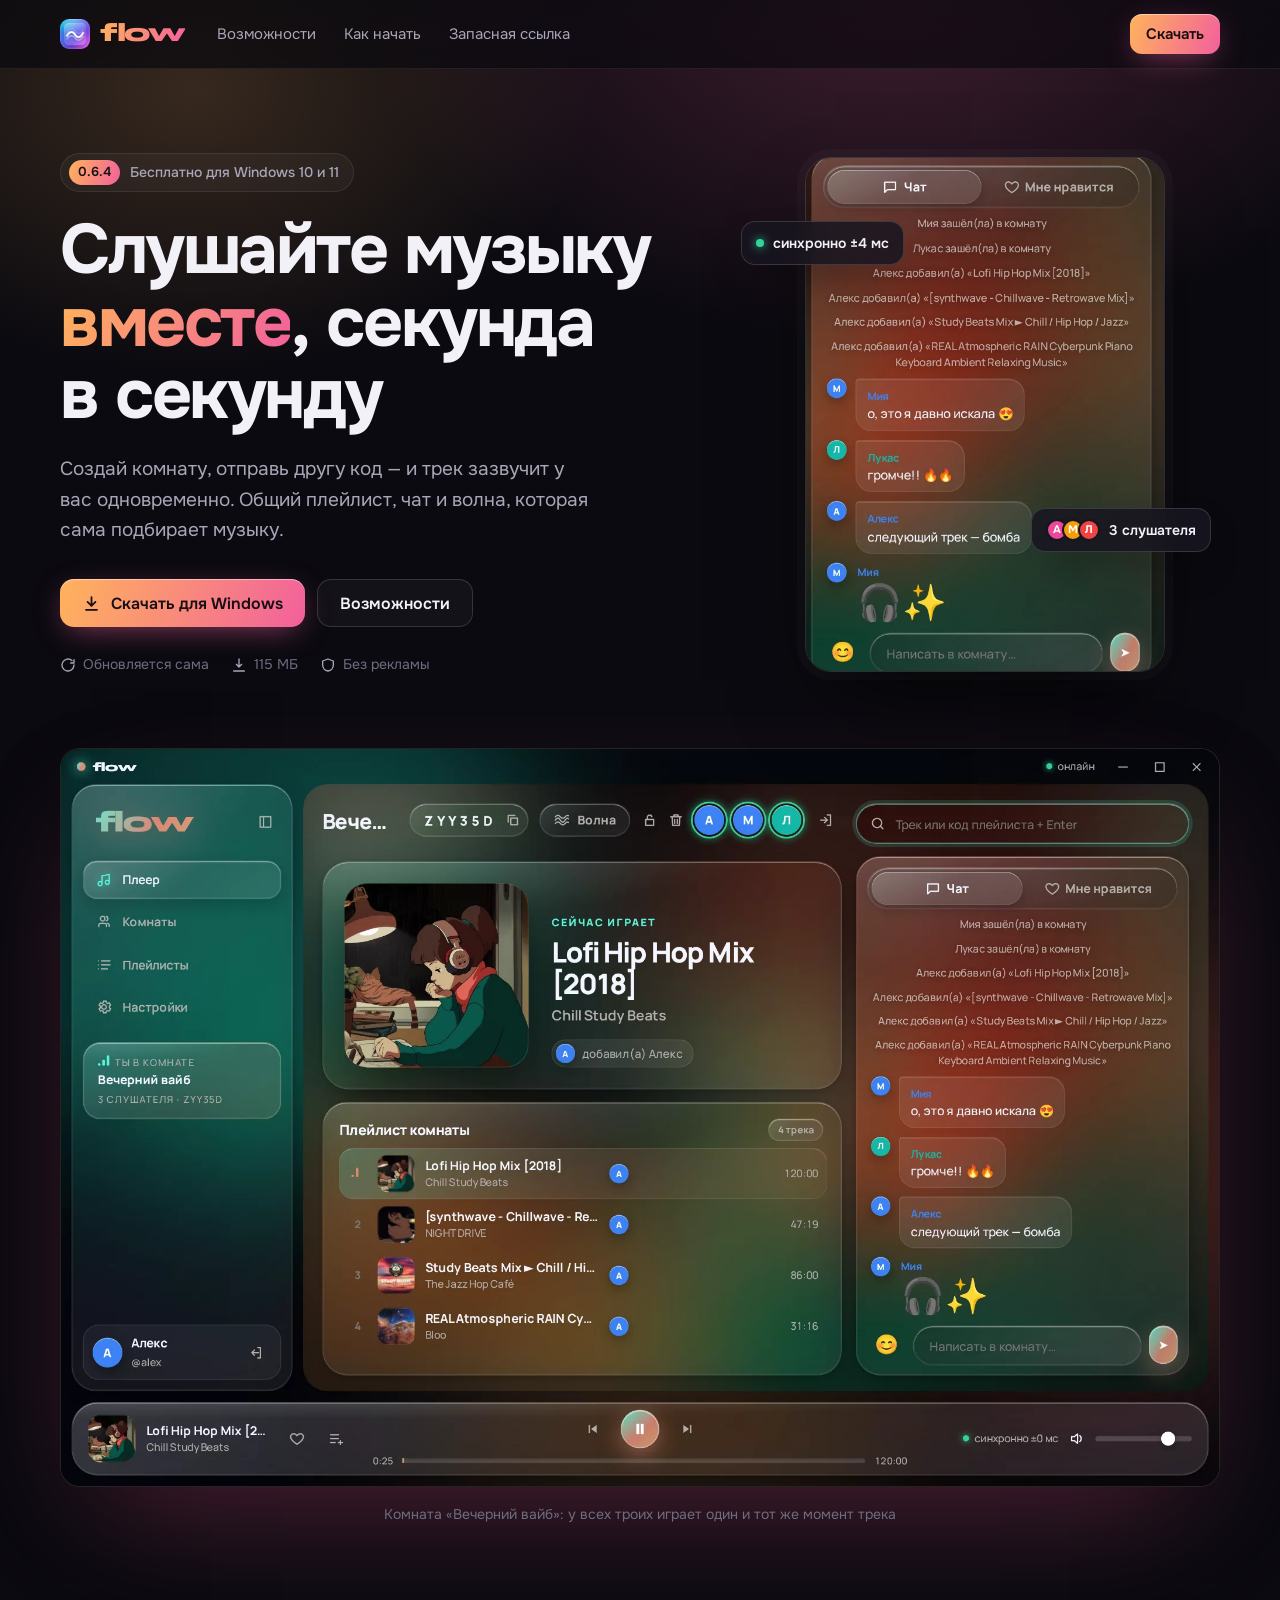
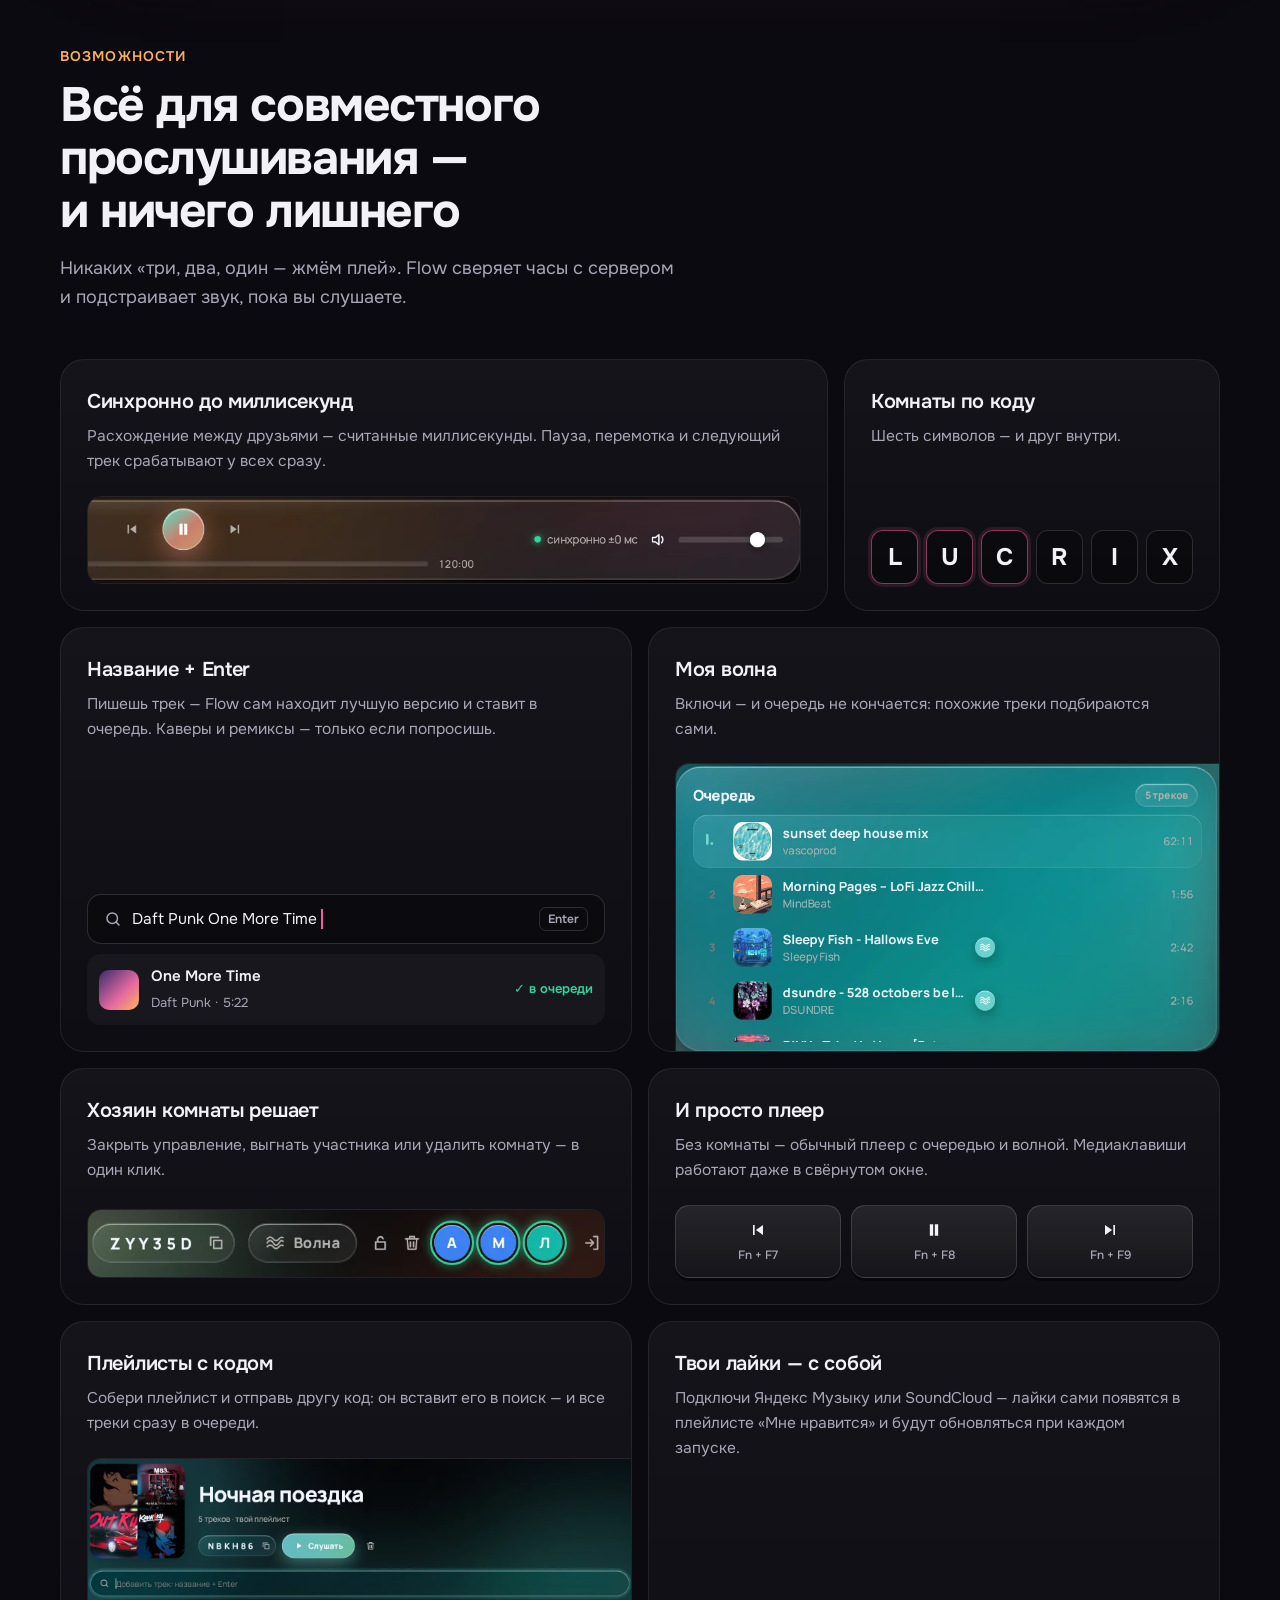
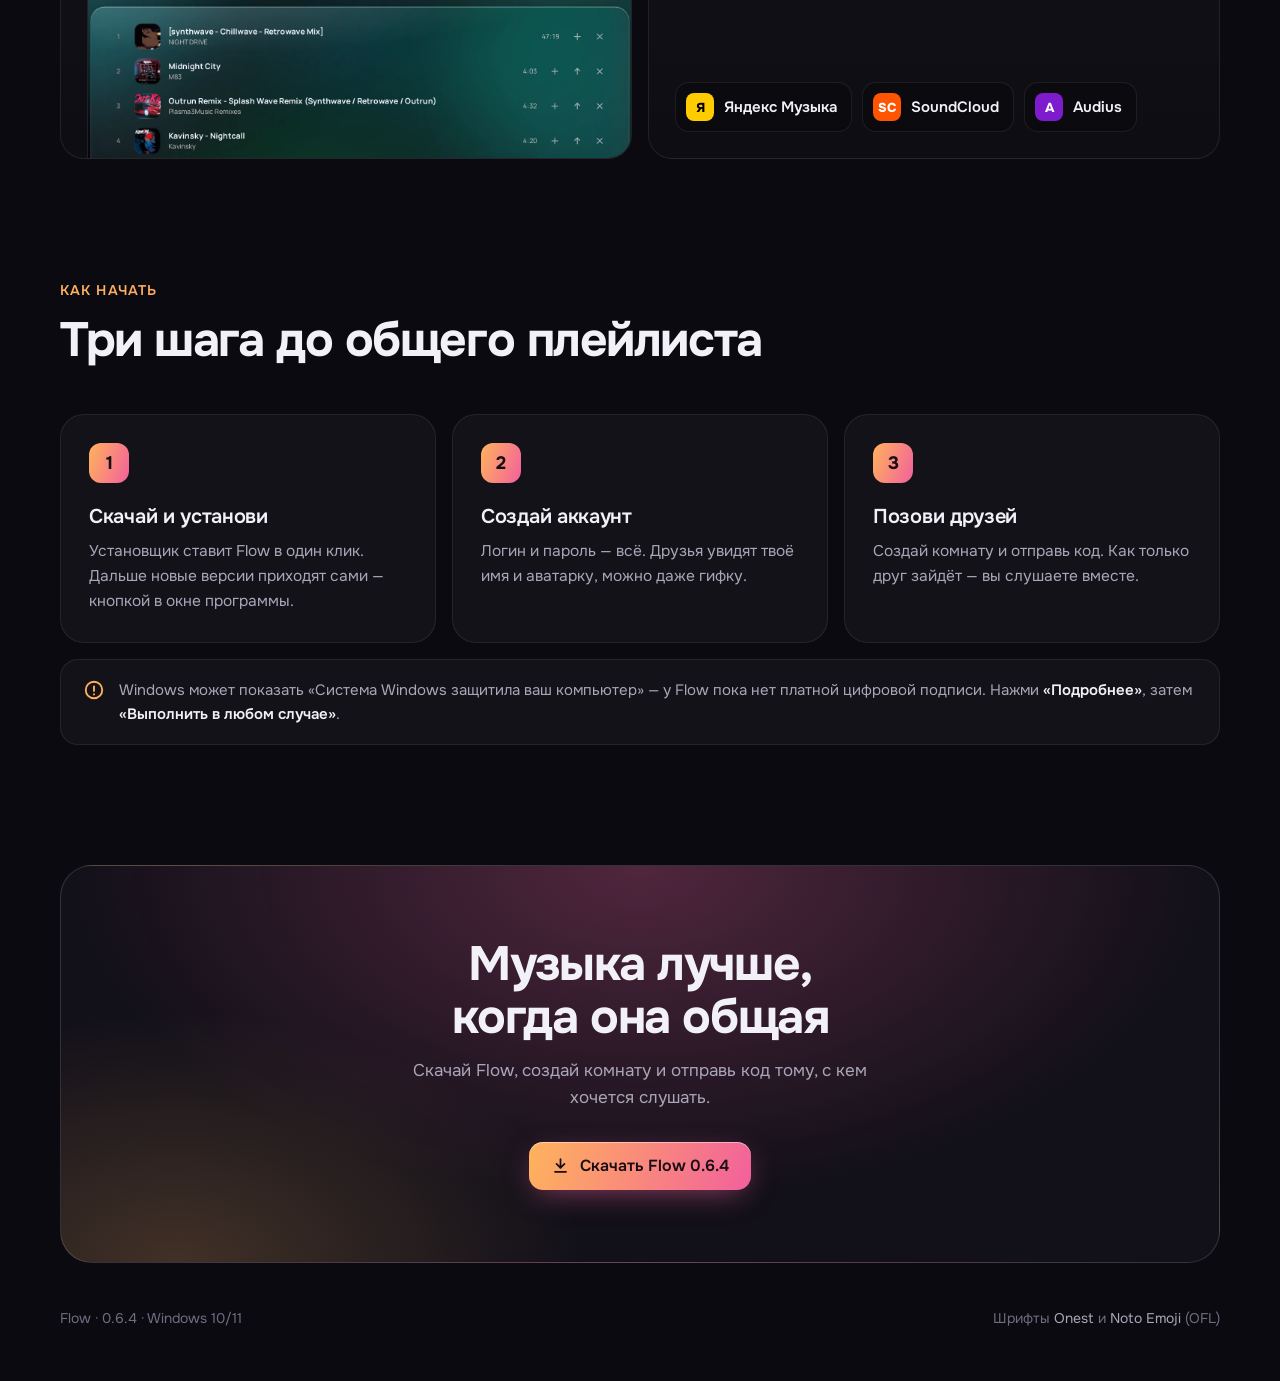
==== index.html @ debfa30e "Версия 0.6.4 Co-Authored-By: Жорик <zhorik@noreply.local>" ====
<!doctype html>
<html lang="ru">
<head>
<meta charset="utf-8">
<meta name="viewport" content="width=device-width, initial-scale=1">
<title>Flow — музыка с друзьями, синхронно</title>
<meta name="description" content="Flow — приложение для Windows: слушайте музыку вместе с друзьями в идеальной синхронизации. Комнаты по коду, общий плейлист, «Моя волна», чат.">
<meta property="og:title" content="Flow — музыка с друзьями, синхронно">
<meta property="og:description" content="Комната по коду, общий плейлист и звук у всех одновременно — с точностью до миллисекунд.">
<meta property="og:image" content="img/room.webp">
<meta name="theme-color" content="#0b0a10">
<link rel="icon" href="img/icon.png">
<link rel="stylesheet" href="onest.css">
<link rel="stylesheet" href="emoji.css">
<style>
@font-face { font-family: Syne; src: url(fonts/Syne.ttf); font-weight: 400 800; font-display: swap; }
:root {
  --bg: #0b0a10; --bg-2: #121019; --text: #f3f1f8; --muted: #a9a6b8; --dim: #6f6c80;
  --line: rgba(255, 255, 255, .08); --line-2: rgba(255, 255, 255, .14); --surface: rgba(255, 255, 255, .035);
  --a1: #ffb35c; --a2: #f2609c; --a3: #8b7bff;
  --grad: linear-gradient(110deg, var(--a1), var(--a2));
  --r: 24px;
}
* { box-sizing: border-box; margin: 0; padding: 0; }
html { scroll-behavior: smooth; }
body { background: var(--bg); color: var(--text); font: 400 17px/1.6 Onest, "Noto Color Emoji", "Segoe UI", system-ui, sans-serif; -webkit-font-smoothing: antialiased; text-rendering: optimizeLegibility; overflow-x: hidden; }
a { color: inherit; text-decoration: none; }
img { display: block; max-width: 100%; height: auto; }
.wrap { width: min(1160px, 100% - 40px); margin: 0 auto; }

/* фон: одно мягкое тёплое свечение сверху и шум, без «пятен по всей странице» */
.glow { position: absolute; inset: 0 0 auto; height: 900px; z-index: -1; pointer-events: none;
  background: radial-gradient(60% 55% at 70% 0%, rgba(242, 96, 156, .22), transparent 70%), radial-gradient(45% 45% at 15% 10%, rgba(255, 179, 92, .18), transparent 70%); }

/* навигация */
nav { position: sticky; top: 0; z-index: 20; background: rgba(11, 10, 16, .72); backdrop-filter: blur(18px) saturate(1.4); -webkit-backdrop-filter: blur(18px) saturate(1.4); border-bottom: 1px solid var(--line); }
nav .wrap { display: flex; align-items: center; gap: 32px; height: 68px; }
.logo { display: flex; align-items: center; gap: 10px; font: 800 26px/1 Syne; letter-spacing: -.05em; }
.logo img { width: 30px; height: 30px; border-radius: 9px; }
.logo span { background: var(--grad); -webkit-background-clip: text; background-clip: text; color: transparent; padding-bottom: 2px; }
nav .links { display: flex; gap: 28px; font-size: 15px; color: var(--muted); }
nav .links a:hover { color: var(--text); }
nav .btn { margin-left: auto; }

.btn { display: inline-flex; align-items: center; justify-content: center; gap: 10px; height: 48px; padding: 0 22px; border-radius: 14px; font-weight: 600; font-size: 16px; white-space: nowrap; transition: transform .15s, background .2s, box-shadow .2s; }
.btn:hover { transform: translateY(-1px); }
.btn svg { width: 19px; height: 19px; flex: none; }
.btn.primary { color: #190d14; background: var(--grad); box-shadow: 0 8px 30px -8px rgba(242, 96, 156, .6), inset 0 1px 0 rgba(255, 255, 255, .45); }
.btn.primary:hover { box-shadow: 0 12px 38px -8px rgba(242, 96, 156, .8), inset 0 1px 0 rgba(255, 255, 255, .45); }
.btn.ghost { background: var(--surface); border: 1px solid var(--line-2); }
.btn.ghost:hover { background: rgba(255, 255, 255, .07); }
.btn.sm { height: 40px; padding: 0 16px; font-size: 15px; border-radius: 12px; }

/* первый экран */
.hero { display: grid; grid-template-columns: 1.15fr .85fr; gap: 56px; align-items: center; padding: 84px 0 72px; }
.eyebrow { display: inline-flex; align-items: center; gap: 10px; font-size: 14px; font-weight: 500; color: var(--muted); padding: 6px 14px 6px 8px; border-radius: 999px; background: var(--surface); border: 1px solid var(--line); }
.eyebrow b { font-weight: 600; color: #171018; background: var(--grad); padding: 2px 9px; border-radius: 999px; font-size: 13px; }
h1, h2 { text-wrap: balance; }
h1 { font-size: clamp(42px, 5.6vw, 70px); line-height: 1.04; letter-spacing: -.035em; font-weight: 700; margin-top: 22px; }
h1 .g { background: var(--grad); -webkit-background-clip: text; background-clip: text; color: transparent; }
.lead { font-size: 19px; color: var(--muted); margin-top: 22px; max-width: 540px; }
.cta { display: flex; gap: 12px; flex-wrap: wrap; margin-top: 34px; }
.facts { display: flex; gap: 22px; flex-wrap: wrap; margin-top: 26px; font-size: 14px; color: var(--dim); }
.facts span { display: flex; align-items: center; gap: 7px; }
.facts svg { width: 16px; height: 16px; color: var(--muted); }
.facts a { color: var(--muted); text-decoration: underline; text-underline-offset: 3px; }

.hero-art { position: relative; justify-self: center; width: min(360px, 100%); }
.hero-art .chat { border-radius: 26px; overflow: hidden; border: 1px solid var(--line-2); box-shadow: 0 40px 90px -30px rgba(0, 0, 0, .8), 0 0 0 8px rgba(255, 255, 255, .025); }
.pill { position: absolute; display: flex; align-items: center; gap: 9px; padding: 10px 14px; border-radius: 14px; font-size: 14px; font-weight: 600; white-space: nowrap;
  background: rgba(24, 21, 32, .86); border: 1px solid var(--line-2); backdrop-filter: blur(14px); -webkit-backdrop-filter: blur(14px); box-shadow: 0 18px 40px -16px rgba(0, 0, 0, .7); }
.pill i { width: 8px; height: 8px; border-radius: 50%; background: #34d399; box-shadow: 0 0 10px #34d399; }
.pill.p1 { left: -64px; top: 64px; }
.pill.p2 { right: -46px; bottom: 120px; }
.pill .av { display: flex; }
.pill .av b { width: 22px; height: 22px; border-radius: 50%; display: grid; place-items: center; font-size: 11px; color: #fff; margin-left: -6px; border: 2px solid #18151f; }
.pill .av b:first-child { margin-left: 0; }

/* скриншот комнаты */
.window { border-radius: 20px; overflow: hidden; border: 1px solid var(--line-2); background: #000; box-shadow: 0 50px 120px -40px rgba(242, 96, 156, .35), 0 30px 80px -30px rgba(0, 0, 0, .9); }
.caption { text-align: center; color: var(--dim); font-size: 14px; margin-top: 16px; }

/* секции */
section { padding-top: 120px; }
.kicker { font-size: 14px; font-weight: 600; letter-spacing: .08em; text-transform: uppercase; background: var(--grad); -webkit-background-clip: text; background-clip: text; color: transparent; }
h2 { font-size: clamp(32px, 4vw, 48px); line-height: 1.1; letter-spacing: -.03em; font-weight: 700; margin-top: 12px; max-width: 720px; }
.sec-lead { color: var(--muted); font-size: 18px; margin-top: 16px; max-width: 620px; }

/* плитки возможностей */
.bento { display: grid; grid-template-columns: repeat(6, 1fr); gap: 16px; margin-top: 48px; }
.tile { grid-column: span 2; position: relative; display: flex; flex-direction: column; border-radius: var(--r); background: linear-gradient(180deg, rgba(255, 255, 255, .045), rgba(255, 255, 255, .015)); border: 1px solid var(--line); overflow: hidden; }
.tile.w3 { grid-column: span 3; }
.tile.w4 { grid-column: span 4; }
.tile.wide { grid-column: span 6; flex-direction: row; align-items: center; }
.tile.wide .txt { padding: 26px; flex: 1; }
.tile.wide .art { margin: 0; padding: 26px; }
.tile .txt { padding: 26px 26px 0; }
.tile h3 { font-size: 20px; font-weight: 600; letter-spacing: -.015em; }
.tile p { color: var(--muted); font-size: 15.5px; margin-top: 6px; }
.tile .art { margin-top: auto; padding: 22px 26px 26px; }
.tile .art img { border-radius: 14px; border: 1px solid var(--line); }
.tile .art.bleed { padding: 22px 0 0 26px; }
.tile .art.bleed img { border-radius: 14px 0 0 0; border-right: 0; border-bottom: 0; }

.search { display: flex; align-items: center; gap: 10px; height: 50px; padding: 0 16px; border-radius: 14px; background: rgba(0, 0, 0, .3); border: 1px solid var(--line-2); font-size: 15.5px; }
.search svg { width: 18px; height: 18px; color: var(--muted); flex: none; }
.search .q { white-space: nowrap; overflow: hidden; text-overflow: ellipsis; min-width: 0; }
.search .caret { width: 2px; height: 20px; background: var(--a2); animation: blink 1s steps(1) infinite; margin-left: -6px; }
.search kbd { margin-left: auto; font: 600 12px Onest; color: var(--muted); padding: 3px 8px; border-radius: 7px; border: 1px solid var(--line-2); }
@keyframes blink { 50% { opacity: 0; } }
.result { display: flex; align-items: center; gap: 12px; margin-top: 10px; padding: 10px 12px; border-radius: 14px; background: rgba(255, 255, 255, .04); }
.result .cv { width: 40px; height: 40px; border-radius: 10px; background: linear-gradient(135deg, #3b2b6e, #e46aa0 60%, #ffb35c); flex: none; }
.result b { display: block; font-weight: 600; font-size: 15px; }
.result small { color: var(--muted); font-size: 13px; }
.result .ok { margin-left: auto; font-size: 13px; font-weight: 600; color: #34d399; white-space: nowrap; }

.code { display: flex; gap: 8px; }
.code b { flex: 1; aspect-ratio: 1 / 1.15; display: grid; place-items: center; border-radius: 12px; font-size: 24px; font-weight: 700; background: rgba(0, 0, 0, .3); border: 1px solid var(--line-2); }
.code b:nth-child(-n+3) { border-color: rgba(242, 96, 156, .55); box-shadow: 0 0 0 3px rgba(242, 96, 156, .12); }
/* пасхалка: клик по коду — буквы подпрыгивают и загораются красным неоном, как ник админа в чате */
.code { cursor: pointer; user-select: none; }
.code b { transition: color .3s, border-color .3s, box-shadow .3s, text-shadow .3s; }
.code.on b { color: #ff4d5e; border-color: rgba(255, 60, 80, .7); text-shadow: 0 0 6px rgba(255, 60, 80, .95), 0 0 16px rgba(255, 30, 60, .7);
  box-shadow: 0 0 0 3px rgba(255, 40, 70, .14), 0 0 22px rgba(255, 30, 60, .35); animation: hop .5s cubic-bezier(.3, 1.6, .5, 1) both, neon 2.4s ease-in-out .6s infinite; }
.code.on b:nth-child(2) { animation-delay: .06s, .66s; } .code.on b:nth-child(3) { animation-delay: .12s, .72s; }
.code.on b:nth-child(4) { animation-delay: .18s, .78s; } .code.on b:nth-child(5) { animation-delay: .24s, .84s; } .code.on b:nth-child(6) { animation-delay: .3s, .9s; }
@keyframes hop { 40% { transform: translateY(-12px) scale(1.06); } }
@keyframes neon { 50% { text-shadow: 0 0 3px rgba(255, 60, 80, .8), 0 0 9px rgba(255, 30, 60, .45); } }

.keys { display: flex; gap: 10px; }
.keys span { flex: 1; display: flex; flex-direction: column; align-items: center; gap: 6px; padding: 14px 6px 12px; border-radius: 14px; background: linear-gradient(180deg, rgba(255, 255, 255, .09), rgba(255, 255, 255, .03)); border: 1px solid var(--line-2); box-shadow: 0 3px 0 rgba(0, 0, 0, .5); font-weight: 600; }
.keys span small { color: var(--muted); font-size: 12px; font-weight: 500; }
.keys svg { width: 20px; height: 20px; }

.logos { display: flex; gap: 10px; flex-wrap: wrap; }
.logos span { display: flex; align-items: center; gap: 10px; padding: 10px 14px 10px 10px; border-radius: 14px; background: rgba(0, 0, 0, .25); border: 1px solid var(--line); font-weight: 600; font-size: 15px; }
.logos i { width: 28px; height: 28px; border-radius: 8px; display: grid; place-items: center; font: 800 13px Onest; font-style: normal; }

/* шаги */
.steps { display: grid; grid-template-columns: repeat(3, 1fr); gap: 16px; margin-top: 48px; }
.step { padding: 28px; border-radius: var(--r); border: 1px solid var(--line); background: var(--surface); }
.step .n { width: 40px; height: 40px; border-radius: 12px; display: grid; place-items: center; font-weight: 700; font-size: 18px; color: #190d14; background: var(--grad); }
.step h3 { font-size: 20px; font-weight: 600; margin-top: 18px; letter-spacing: -.015em; }
.step p { color: var(--muted); font-size: 15.5px; margin-top: 6px; }
.notice { display: flex; gap: 14px; align-items: flex-start; margin-top: 16px; padding: 18px 22px; border-radius: 18px; border: 1px solid var(--line); background: var(--surface); color: var(--muted); font-size: 15px; }
.notice svg { width: 22px; height: 22px; color: var(--a1); flex: none; margin-top: 1px; }
.notice b { color: var(--text); font-weight: 600; }

/* финал */
.final { position: relative; overflow: hidden; margin-top: 120px; padding: 72px 32px; border-radius: 32px; text-align: center; border: 1px solid var(--line-2);
  background: radial-gradient(70% 120% at 50% 0%, rgba(242, 96, 156, .28), transparent 70%), radial-gradient(50% 90% at 10% 100%, rgba(255, 179, 92, .2), transparent 70%), var(--bg-2); }
.final h2 { margin: 0 auto; }
.final p { color: var(--muted); margin: 14px auto 30px; max-width: 480px; }
footer { display: flex; justify-content: space-between; gap: 20px; flex-wrap: wrap; padding: 44px 0 52px; color: var(--dim); font-size: 14px; }
footer a { color: var(--muted); }
footer a:hover { color: var(--text); }

@media (max-width: 980px) {
  .hero { grid-template-columns: 1fr; padding-top: 56px; gap: 64px; }
  .hero-art { width: min(320px, 78%); }
  .pill.p1 { left: -40px; } .pill.p2 { right: -34px; }
  .bento { grid-template-columns: 1fr 1fr; }
  .tile, .tile.w3 { grid-column: span 1; }
  .tile.w4, .tile.wide { grid-column: span 2; }
  .steps { grid-template-columns: 1fr; }
}
@media (max-width: 680px) {
  nav .links { display: none; }
  .bento { grid-template-columns: 1fr; }
  .tile, .tile.w3, .tile.w4, .tile.wide { grid-column: span 1; }
  .tile.wide { flex-direction: column; align-items: stretch; }
  .tile.wide .txt { padding: 26px 26px 0; }
  .tile.wide .art { padding: 22px 26px 26px; }
  section { padding-top: 88px; }
  .lead { font-size: 17.5px; }
  .pill { font-size: 13px; padding: 8px 12px; }
  .pill.p1 { left: -18px; top: 30px; } .pill.p2 { right: -16px; }
  .final { padding: 56px 22px; }
}
@media (prefers-reduced-motion: reduce) { .search .caret { animation: none; } }
</style>
</head>
<body>
<div class="glow"></div>
<nav><div class="wrap">
  <a class="logo" href="#"><img src="img/icon.png" alt=""><span>flow</span></a>
  <div class="links"><a href="#features">Возможности</a><a href="#start">Как начать</a><a href="https://unison.148-253-209-182.sslip.io/download/Flow-Setup.exe">Запасная ссылка</a></div>
  <a class="btn primary sm" href="https://github.com/Lucrix1337/flow/releases/latest/download/Flow-Setup.exe">Скачать</a>
</div></nav>

<main class="wrap">
  <header class="hero">
    <div>
      <span class="eyebrow"><b>0.6.4</b>Бесплатно для Windows 10 и 11</span>
      <h1>Слушайте музыку <span class="g">вместе</span>,&nbsp;секунда в&nbsp;секунду</h1>
      <p class="lead">Создай комнату, отправь другу код — и трек зазвучит у вас одновременно. Общий плейлист, чат и волна, которая сама подбирает музыку.</p>
      <div class="cta">
        <a class="btn primary" href="https://github.com/Lucrix1337/flow/releases/latest/download/Flow-Setup.exe"><svg viewBox="0 0 24 24" fill="none" stroke="currentColor" stroke-width="2.2" stroke-linecap="round" stroke-linejoin="round"><path d="M12 4v11m-5-5 5 5 5-5M5 20h14"/></svg>Скачать для Windows</a>
        <a class="btn ghost" href="#features">Возможности</a>
      </div>
      <div class="facts">
        <span><svg viewBox="0 0 24 24" fill="none" stroke="currentColor" stroke-width="2" stroke-linecap="round" stroke-linejoin="round"><path d="M21 12a9 9 0 1 1-3-6.7M21 4v5h-5"/></svg>Обновляется сама</span>
        <span><svg viewBox="0 0 24 24" fill="none" stroke="currentColor" stroke-width="2" stroke-linecap="round" stroke-linejoin="round"><path d="M12 3v12m0 0-4-4m4 4 4-4M4 21h16"/></svg>115 МБ</span>
        <span><svg viewBox="0 0 24 24" fill="none" stroke="currentColor" stroke-width="2" stroke-linecap="round" stroke-linejoin="round"><path d="M12 3 4 6v6c0 4.5 3.4 8.3 8 9 4.6-.7 8-4.5 8-9V6z"/></svg>Без рекламы</span>
      </div>
    </div>
    <div class="hero-art">
      <img class="chat" src="img/crop-chat.webp" alt="Чат комнаты Flow" width="600" height="860">
      <div class="pill p1"><i></i>синхронно ±4 мс</div>
      <div class="pill p2"><span class="av"><b style="background:#ec4899">А</b><b style="background:#f59e0b">М</b><b style="background:#ef4444">Л</b></span>3 слушателя</div>
    </div>
  </header>

  <div class="window"><img src="img/room.webp" alt="Комната Flow: плеер, общий плейлист, участники и чат" width="1980" height="1260"></div>
  <p class="caption">Комната «Вечерний вайб»: у всех троих играет один и тот же момент трека</p>

  <section id="features">
    <div class="kicker">Возможности</div>
    <h2>Всё для совместного прослушивания — и ничего лишнего</h2>
    <p class="sec-lead">Никаких «три, два, один — жмём плей». Flow сверяет часы с сервером и подстраивает звук, пока вы слушаете.</p>
    <div class="bento">
      <div class="tile w4">
        <div class="txt"><h3>Синхронно до миллисекунд</h3><p>Расхождение между друзьями — считанные миллисекунды. Пауза, перемотка и следующий трек срабатывают у всех сразу.</p></div>
        <div class="art"><img src="img/crop-sync.webp" alt="Плеер Flow с индикатором синхронизации" width="1120" height="135" loading="lazy"></div>
      </div>
      <div class="tile">
        <div class="txt"><h3>Комнаты по коду</h3><p>Шесть символов — и друг внутри.</p></div>
        <div class="art"><div class="code" id="egg"><b>L</b><b>U</b><b>C</b><b>R</b><b>I</b><b>X</b></div></div>
      </div>
      <div class="tile w3">
        <div class="txt"><h3>Название + Enter</h3><p>Пишешь трек — Flow сам находит лучшую версию и ставит в очередь. Каверы и ремиксы — только если попросишь.</p></div>
        <div class="art">
          <div class="search"><svg viewBox="0 0 24 24" fill="none" stroke="currentColor" stroke-width="2" stroke-linecap="round"><circle cx="11" cy="11" r="7"/><path d="m20 20-4-4"/></svg><span class="q">Daft Punk One More Time</span><span class="caret"></span><kbd>Enter</kbd></div>
          <div class="result"><div class="cv"></div><div><b>One More Time</b><small>Daft Punk · 5:22</small></div><span class="ok">✓ в очереди</span></div>
        </div>
      </div>
      <div class="tile w3">
        <div class="txt"><h3>Моя волна</h3><p>Включи — и очередь не кончается: похожие треки подбираются сами.</p></div>
        <div class="art bleed"><img src="img/crop-wave.webp" alt="Очередь с треками, которые подобрала волна" width="890" height="470" loading="lazy"></div>
      </div>
      <div class="tile w3">
        <div class="txt"><h3>Хозяин комнаты решает</h3><p>Закрыть управление, выгнать участника или удалить комнату — в один клик.</p></div>
        <div class="art"><img src="img/crop-head.webp" alt="Шапка комнаты: код, волна, замок, участники" width="735" height="95" loading="lazy"></div>
      </div>
      <div class="tile w3">
        <div class="txt"><h3>И просто плеер</h3><p>Без комнаты — обычный плеер с очередью и волной. Медиаклавиши работают даже в свёрнутом окне.</p></div>
        <div class="art"><div class="keys">
          <span><svg viewBox="0 0 24 24" fill="currentColor"><path d="M18 6v12L9.5 12zM6 6h2v12H6z"/></svg><small>Fn + F7</small></span>
          <span><svg viewBox="0 0 24 24" fill="currentColor"><path d="M7 5h4v14H7zM13 5h4v14h-4z"/></svg><small>Fn + F8</small></span>
          <span><svg viewBox="0 0 24 24" fill="currentColor"><path d="M6 6v12l8.5-6zM16 6h2v12h-2z"/></svg><small>Fn + F9</small></span>
        </div></div>
      </div>
      <div class="tile w3">
        <div class="txt"><h3>Плейлисты с кодом</h3><p>Собери плейлист и отправь другу код: он вставит его в поиск — и все треки сразу в очереди.</p></div>
        <div class="art bleed"><img src="img/crop-playlist.webp" alt="Плейлист «Ночная поездка» с кодом" width="1450" height="800" loading="lazy"></div>
      </div>
      <div class="tile w3">
        <div class="txt"><h3>Твои лайки — с собой</h3><p>Подключи Яндекс Музыку или SoundCloud — лайки сами появятся в плейлисте «Мне нравится» и будут обновляться при каждом запуске.</p></div>
        <div class="art"><div class="logos">
          <span><i style="background:#ffcc00;color:#000">Я</i>Яндекс Музыка</span>
          <span><i style="background:#ff5500;color:#fff">SC</i>SoundCloud</span>
          <span><i style="background:#7e1bcc;color:#fff">A</i>Audius</span>
        </div></div>
      </div>
    </div>
  </section>

  <section id="start">
    <div class="kicker">Как начать</div>
    <h2>Три шага до общего плейлиста</h2>
    <div class="steps">
      <div class="step"><div class="n">1</div><h3>Скачай и установи</h3><p>Установщик ставит Flow в один клик. Дальше новые версии приходят сами — кнопкой в окне программы.</p></div>
      <div class="step"><div class="n">2</div><h3>Создай аккаунт</h3><p>Логин и пароль — всё. Друзья увидят твоё имя и аватарку, можно даже гифку.</p></div>
      <div class="step"><div class="n">3</div><h3>Позови друзей</h3><p>Создай комнату и отправь код. Как только друг зайдёт — вы слушаете вместе.</p></div>
    </div>
    <div class="notice"><svg viewBox="0 0 24 24" fill="none" stroke="currentColor" stroke-width="2" stroke-linecap="round" stroke-linejoin="round"><circle cx="12" cy="12" r="9"/><path d="M12 8v5M12 16.5v.5"/></svg>
      <div>Windows может показать «Система Windows защитила ваш компьютер» — у Flow пока нет платной цифровой подписи. Нажми <b>«Подробнее»</b>, затем <b>«Выполнить в любом случае»</b>.</div></div>
  </section>

  <div class="final">
    <h2>Музыка лучше, когда она общая</h2>
    <p>Скачай Flow, создай комнату и отправь код тому, с кем хочется слушать.</p>
    <a class="btn primary" href="https://github.com/Lucrix1337/flow/releases/latest/download/Flow-Setup.exe"><svg viewBox="0 0 24 24" fill="none" stroke="currentColor" stroke-width="2.2" stroke-linecap="round" stroke-linejoin="round"><path d="M12 4v11m-5-5 5 5 5-5M5 20h14"/></svg>Скачать Flow 0.6.4</a>
  </div>

  <footer>
    <span>Flow · 0.6.4 · Windows 10/11</span>
    <span>Шрифты <a href="https://fonts.google.com/specimen/Onest">Onest</a> и <a href="https://github.com/googlefonts/noto-emoji">Noto Emoji</a> (OFL)</span>
  </footer>
</main>
<script>
  // пасхалка: код комнаты LUCRIX
  const egg = document.getElementById("egg");
  egg.addEventListener("click", () => {
    egg.classList.remove("on");
    void egg.offsetWidth;  // перезапуск анимации при повторном клике
    egg.classList.add("on");
  });
</script>
</body>
</html>
---- onest.css ----
/* Onest (Google Fonts, SIL OFL 1.1) */
@font-face { font-family: Onest; font-weight: 400 800; font-display: swap; src: url(fonts/onest-cyrillic-ext.woff2) format('woff2'); unicode-range: U+0460-052F, U+1C80-1C8A, U+20B4, U+2DE0-2DFF, U+A640-A69F, U+FE2E-FE2F; }
@font-face { font-family: Onest; font-weight: 400 800; font-display: swap; src: url(fonts/onest-cyrillic.woff2) format('woff2'); unicode-range: U+0301, U+0400-045F, U+0490-0491, U+04B0-04B1, U+2116; }
@font-face { font-family: Onest; font-weight: 400 800; font-display: swap; src: url(fonts/onest-latin-ext.woff2) format('woff2'); unicode-range: U+0100-02BA, U+02BD-02C5, U+02C7-02CC, U+02CE-02D7, U+02DD-02FF, U+0304, U+0308, U+0329, U+1D00-1DBF, U+1E00-1E9F, U+1EF2-1EFF, U+2020, U+20A0-20AB, U+20AD-20C4, U+2113, U+2C60-2C7F, U+A720-A7FF; }
@font-face { font-family: Onest; font-weight: 400 800; font-display: swap; src: url(fonts/onest-latin.woff2) format('woff2'); unicode-range: U+0000-00FF, U+0131, U+0152-0153, U+02BB-02BC, U+02C6, U+02DA, U+02DC, U+0304, U+0308, U+0329, U+2000-206F, U+20AC, U+2122, U+2191, U+2193, U+2212, U+2215, U+FEFF, U+FFFD; }
---- emoji.css ----
/* Noto Color Emoji (Google, SIL OFL 1.1 — fonts/emoji/OFL.txt), формат COLRv1 — его рисует Chromium/Electron.
   Части грузятся по мере надобности. */
@font-face { font-family: 'Noto Color Emoji'; font-display: swap; src: url(fonts/emoji/noto-emoji-0.woff2) format('woff2'); unicode-range: U+1f1e6-1f1ff; }
@font-face { font-family: 'Noto Color Emoji'; font-display: swap; src: url(fonts/emoji/noto-emoji-1.woff2) format('woff2'); unicode-range: U+200d, U+2620, U+26a7, U+fe0f, U+1f308, U+1f38c, U+1f3c1, U+1f3f3-1f3f4, U+1f6a9, U+e0062-e0063, U+e0065, U+e0067, U+e006c, U+e006e, U+e0073-e0074, U+e0077, U+e007f; }
@font-face { font-family: 'Noto Color Emoji'; font-display: swap; src: url(fonts/emoji/noto-emoji-2.woff2) format('woff2'); unicode-range: U+23, U+2a, U+30-39, U+a9, U+ae, U+200d, U+203c, U+2049, U+20e3, U+2122, U+2139, U+2194-2199, U+21a9-21aa, U+23cf, U+23e9-23ef, U+23f8-23fa, U+24c2, U+25aa-25ab, U+25b6, U+25c0, U+25fb-25fe, U+2611, U+2622-2623, U+2626, U+262a, U+262e-262f, U+2638, U+2640, U+2642, U+2648-2653, U+2660, U+2663, U+2665-2666, U+2668, U+267b, U+267e-267f, U+2695, U+269b-269c, U+26a0, U+26a7, U+26aa-26ab, U+26ce, U+26d4, U+2705, U+2714, U+2716, U+271d, U+2721, U+2733-2734, U+2747, U+274c, U+274e, U+2753-2755, U+2757, U+2764, U+2795-2797, U+27a1, U+27b0, U+27bf, U+2934-2935, U+2b05-2b07, U+2b1b-2b1c, U+2b55, U+3030, U+303d, U+3297, U+3299, U+fe0f, U+1f170-1f171, U+1f17e-1f17f, U+1f18e, U+1f191-1f19a, U+1f201-1f202, U+1f21a, U+1f22f, U+1f232-1f23a, U+1f250-1f251, U+1f310, U+1f3a6, U+1f3b5-1f3b6, U+1f3bc, U+1f3e7, U+1f441, U+1f499-1f49c, U+1f49f-1f4a0, U+1f4ac-1f4ad, U+1f4b1-1f4b2, U+1f4b9, U+1f4db, U+1f4f2-1f4f6, U+1f500-1f507, U+1f515, U+1f518-1f524, U+1f52f-1f53d, U+1f549, U+1f54e, U+1f5a4, U+1f5e8, U+1f5ef, U+1f6ab, U+1f6ad-1f6b1, U+1f6b3, U+1f6b7-1f6bc, U+1f6be, U+1f6c2-1f6c5, U+1f6d0-1f6d1, U+1f6d7, U+1f6dc, U+1f7e0-1f7eb, U+1f7f0, U+1f90d-1f90e, U+1f9d1-1f9d2, U+1f9e1, U+1fa75-1fa77, U+1faaf; }
@font-face { font-family: 'Noto Color Emoji'; font-display: swap; src: url(fonts/emoji/noto-emoji-3.woff2) format('woff2'); unicode-range: U+200d, U+231a-231b, U+2328, U+23f0-23f3, U+2602, U+260e, U+2692, U+2694, U+2696-2697, U+2699, U+26b0-26b1, U+26cf, U+26d1, U+26d3, U+2702, U+2709, U+270f, U+2712, U+fe0f, U+1f302, U+1f321, U+1f392-1f393, U+1f3a9, U+1f3bd, U+1f3ee, U+1f3f7, U+1f3fa, U+1f451-1f462, U+1f484, U+1f489-1f48a, U+1f48c-1f48e, U+1f4a1, U+1f4a3, U+1f4a5, U+1f4b0, U+1f4b3-1f4b8, U+1f4bb-1f4da, U+1f4dc-1f4f1, U+1f4ff, U+1f508-1f514, U+1f516-1f517, U+1f526-1f529, U+1f52c-1f52e, U+1f550-1f567, U+1f56f-1f570, U+1f576, U+1f587, U+1f58a-1f58d, U+1f5a5, U+1f5a8, U+1f5b1-1f5b2, U+1f5c2-1f5c4, U+1f5d1-1f5d3, U+1f5dc-1f5de, U+1f5e1, U+1f5f3, U+1f6aa, U+1f6ac, U+1f6bd, U+1f6bf, U+1f6c1, U+1f6cb, U+1f6cd-1f6cf, U+1f6d2, U+1f6e0-1f6e1, U+1f6f0, U+1f97b-1f97f, U+1f9af, U+1f9ba, U+1f9e2-1f9e6, U+1f9ea-1f9ec, U+1f9ee-1f9f4, U+1f9f7-1f9ff, U+1fa71-1fa74, U+1fa79-1fa7b, U+1fa86, U+1fa8e-1fa8f, U+1fa91-1fa93, U+1fa96, U+1fa99-1faa0, U+1faa2-1faa7, U+1faaa-1faae; }
@font-face { font-family: 'Noto Color Emoji'; font-display: swap; src: url(fonts/emoji/noto-emoji-4.woff2) format('woff2'); unicode-range: U+265f, U+26bd-26be, U+26f3, U+26f8, U+fe0f, U+1f004, U+1f0cf, U+1f380-1f384, U+1f386-1f38b, U+1f38d-1f391, U+1f396-1f397, U+1f399-1f39b, U+1f39e-1f39f, U+1f3a3-1f3a5, U+1f3a7-1f3a9, U+1f3ab-1f3b4, U+1f3b7-1f3bb, U+1f3bd-1f3c0, U+1f3c5-1f3c6, U+1f3c8-1f3c9, U+1f3cf-1f3d3, U+1f3f8-1f3f9, U+1f47e, U+1f4e2, U+1f4f7-1f4fd, U+1f52b, U+1f579, U+1f58c-1f58d, U+1f5bc, U+1f6f7, U+1f6f9, U+1f6fc, U+1f93f, U+1f941, U+1f945, U+1f947-1f94f, U+1f9e7-1f9e9, U+1f9f5-1f9f6, U+1fa70-1fa71, U+1fa80-1fa81, U+1fa83-1fa85, U+1fa87-1fa8a, U+1fa94-1fa95, U+1fa97-1fa98, U+1faa1, U+1faa9, U+1fadf; }
@font-face { font-family: 'Noto Color Emoji'; font-display: swap; src: url(fonts/emoji/noto-emoji-5.woff2) format('woff2'); unicode-range: U+2693, U+26e9-26ea, U+26f1-26f2, U+26f4-26f5, U+26fa, U+26fd, U+2708, U+fe0f, U+1f301, U+1f303, U+1f306-1f307, U+1f309, U+1f310, U+1f3a0-1f3a2, U+1f3aa, U+1f3cd-1f3ce, U+1f3d5, U+1f3d7-1f3db, U+1f3df-1f3e6, U+1f3e8-1f3ed, U+1f3ef-1f3f0, U+1f488, U+1f492, U+1f4ba, U+1f54b-1f54d, U+1f5fa-1f5ff, U+1f680-1f6a2, U+1f6a4-1f6a8, U+1f6b2, U+1f6d1, U+1f6d5-1f6d6, U+1f6dd-1f6df, U+1f6e2-1f6e5, U+1f6e9, U+1f6eb-1f6ec, U+1f6f3-1f6f6, U+1f6f8, U+1f6fa-1f6fb, U+1f9bc-1f9bd, U+1f9ed, U+1f9f3, U+1fa7c; }
@font-face { font-family: 'Noto Color Emoji'; font-display: swap; src: url(fonts/emoji/noto-emoji-6.woff2) format('woff2'); unicode-range: U+200d, U+2615, U+fe0f, U+1f32d-1f330, U+1f336, U+1f33d, U+1f344-1f37f, U+1f382, U+1f52a, U+1f7e9, U+1f7eb, U+1f942-1f944, U+1f950-1f96f, U+1f99e, U+1f9aa, U+1f9c0-1f9cb, U+1fad0-1fadc; }
@font-face { font-family: 'Noto Color Emoji'; font-display: swap; src: url(fonts/emoji/noto-emoji-7.woff2) format('woff2'); unicode-range: U+200d, U+2600-2601, U+2603-2604, U+2614, U+2618, U+26a1, U+26c4-26c5, U+26c8, U+26f0, U+2728, U+2744, U+2b1b, U+2b50, U+fe0f, U+1f300, U+1f304-1f305, U+1f308, U+1f30a-1f30f, U+1f311-1f321, U+1f324-1f32c, U+1f331-1f335, U+1f337-1f33c, U+1f33e-1f344, U+1f3d4, U+1f3d6, U+1f3dc-1f3de, U+1f3f5, U+1f400-1f43f, U+1f490, U+1f4a7, U+1f4ae, U+1f525, U+1f54a, U+1f573, U+1f577-1f578, U+1f648-1f64a, U+1f6d8, U+1f940, U+1f980-1f9ae, U+1f9ba, U+1fa90, U+1faa8, U+1fab0-1fabf, U+1facd-1facf, U+1fae7; }
@font-face { font-family: 'Noto Color Emoji'; font-display: swap; src: url(fonts/emoji/noto-emoji-8.woff2) format('woff2'); unicode-range: U+200d, U+2640, U+2642, U+2695-2696, U+26f7, U+26f9, U+2708, U+2764, U+27a1, U+fe0f, U+1f33e, U+1f373, U+1f37c, U+1f384-1f385, U+1f393, U+1f3a4, U+1f3a8, U+1f3c2-1f3c4, U+1f3c7, U+1f3ca-1f3cc, U+1f3eb, U+1f3ed, U+1f3fb-1f3ff, U+1f430, U+1f466-1f469, U+1f46b-1f478, U+1f47c, U+1f481-1f483, U+1f486-1f487, U+1f48b, U+1f48f, U+1f491, U+1f4bb-1f4bc, U+1f527, U+1f52c, U+1f574-1f575, U+1f57a, U+1f645-1f647, U+1f64b, U+1f64d-1f64e, U+1f680, U+1f692, U+1f6a3, U+1f6b4-1f6b6, U+1f6c0, U+1f6cc, U+1f91d, U+1f926, U+1f930-1f931, U+1f934-1f93a, U+1f93c-1f93e, U+1f977, U+1f9af-1f9b3, U+1f9b8-1f9b9, U+1f9bc-1f9bd, U+1f9cc-1f9cf, U+1f9d1-1f9df, U+1fa70, U+1fa82, U+1fac3-1fac5, U+1fac8, U+1faef; }
@font-face { font-family: 'Noto Color Emoji'; font-display: swap; src: url(fonts/emoji/noto-emoji-9.woff2) format('woff2'); unicode-range: U+200d, U+2194-2195, U+2603, U+261d, U+2620, U+2639-263a, U+2665, U+26a1, U+26c4, U+270a-270d, U+2728, U+2763-2764, U+2b50, U+fe0f, U+1f31a-1f31f, U+1f32b, U+1f389-1f38a, U+1f3fb-1f3ff, U+1f440-1f450, U+1f463-1f465, U+1f479-1f47b, U+1f47d-1f480, U+1f485, U+1f48b-1f48c, U+1f493-1f49f, U+1f4a2, U+1f4a4-1f4a6, U+1f4a8-1f4ab, U+1f4af, U+1f525, U+1f573, U+1f590, U+1f595-1f596, U+1f5a4, U+1f5e3, U+1f600-1f644, U+1f648-1f64a, U+1f64c, U+1f64f, U+1f90c-1f925, U+1f927-1f92f, U+1f932-1f933, U+1f970-1f976, U+1f978-1f97a, U+1f9a0, U+1f9b4-1f9b7, U+1f9bb, U+1f9be-1f9bf, U+1f9d0, U+1f9e0-1f9e1, U+1fa75-1fa79, U+1fac0-1fac2, U+1fac6, U+1fae0-1fae6, U+1fae8-1faea, U+1faef-1fafa; }
@font-face { font-family: 'Noto Color Emoji'; font-display: swap; src: url(fonts/emoji/noto-emoji-10.woff2) format('woff2'); unicode-range: U+1f6d9, U+1fa8b-1fa8d, U+1facc, U+1fadd, U+1faeb; }
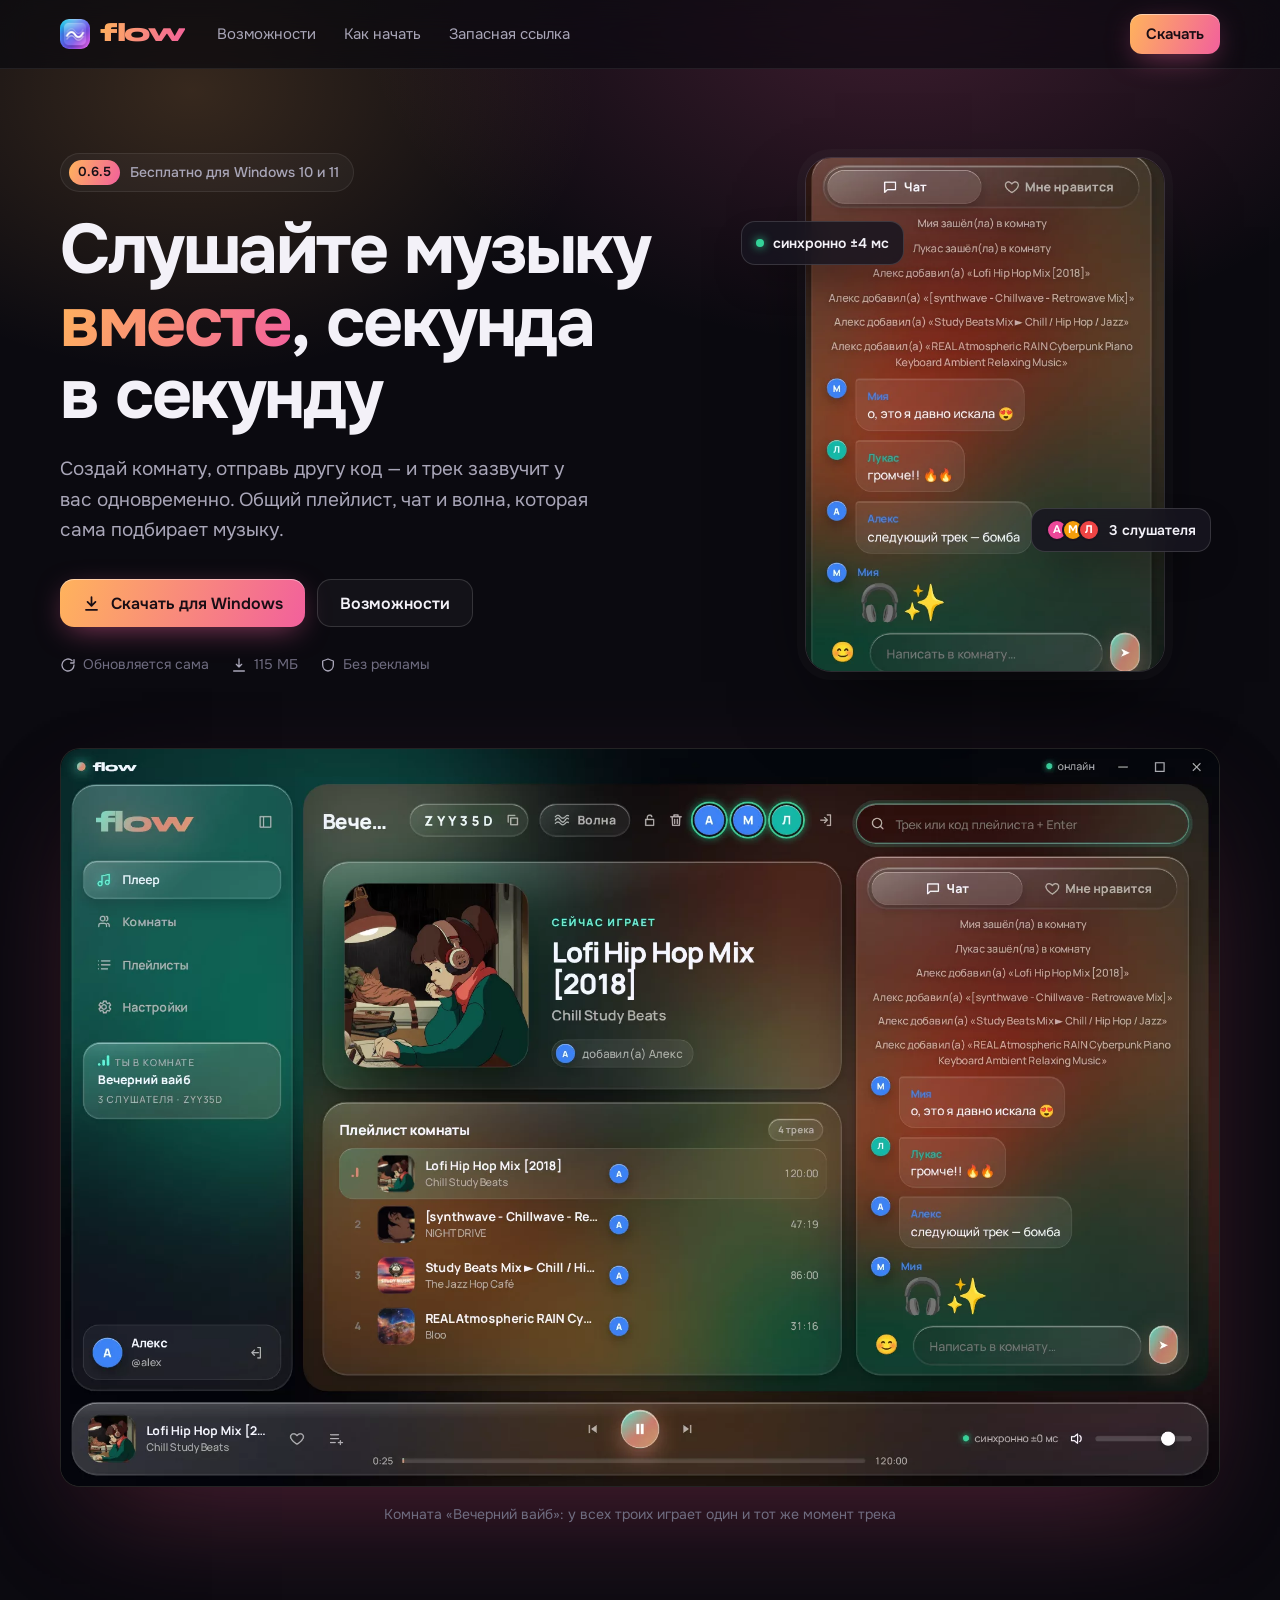
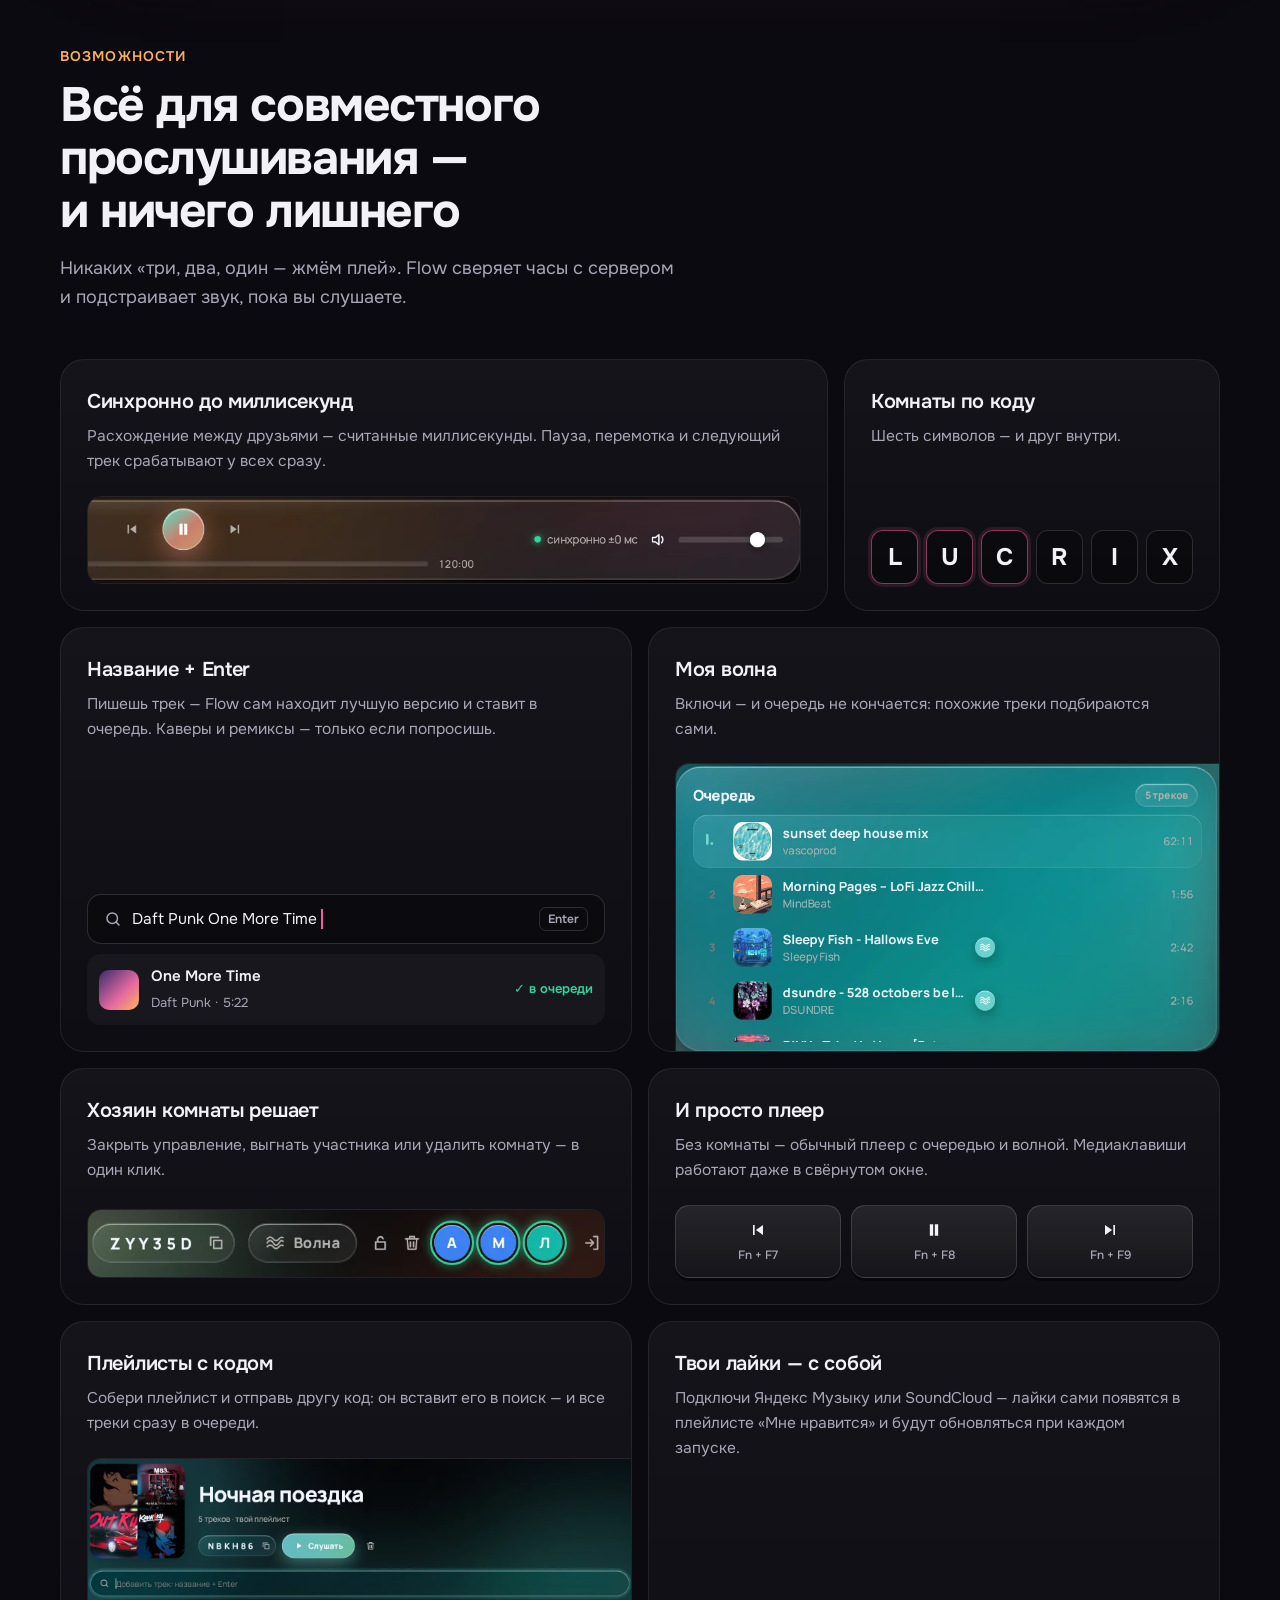
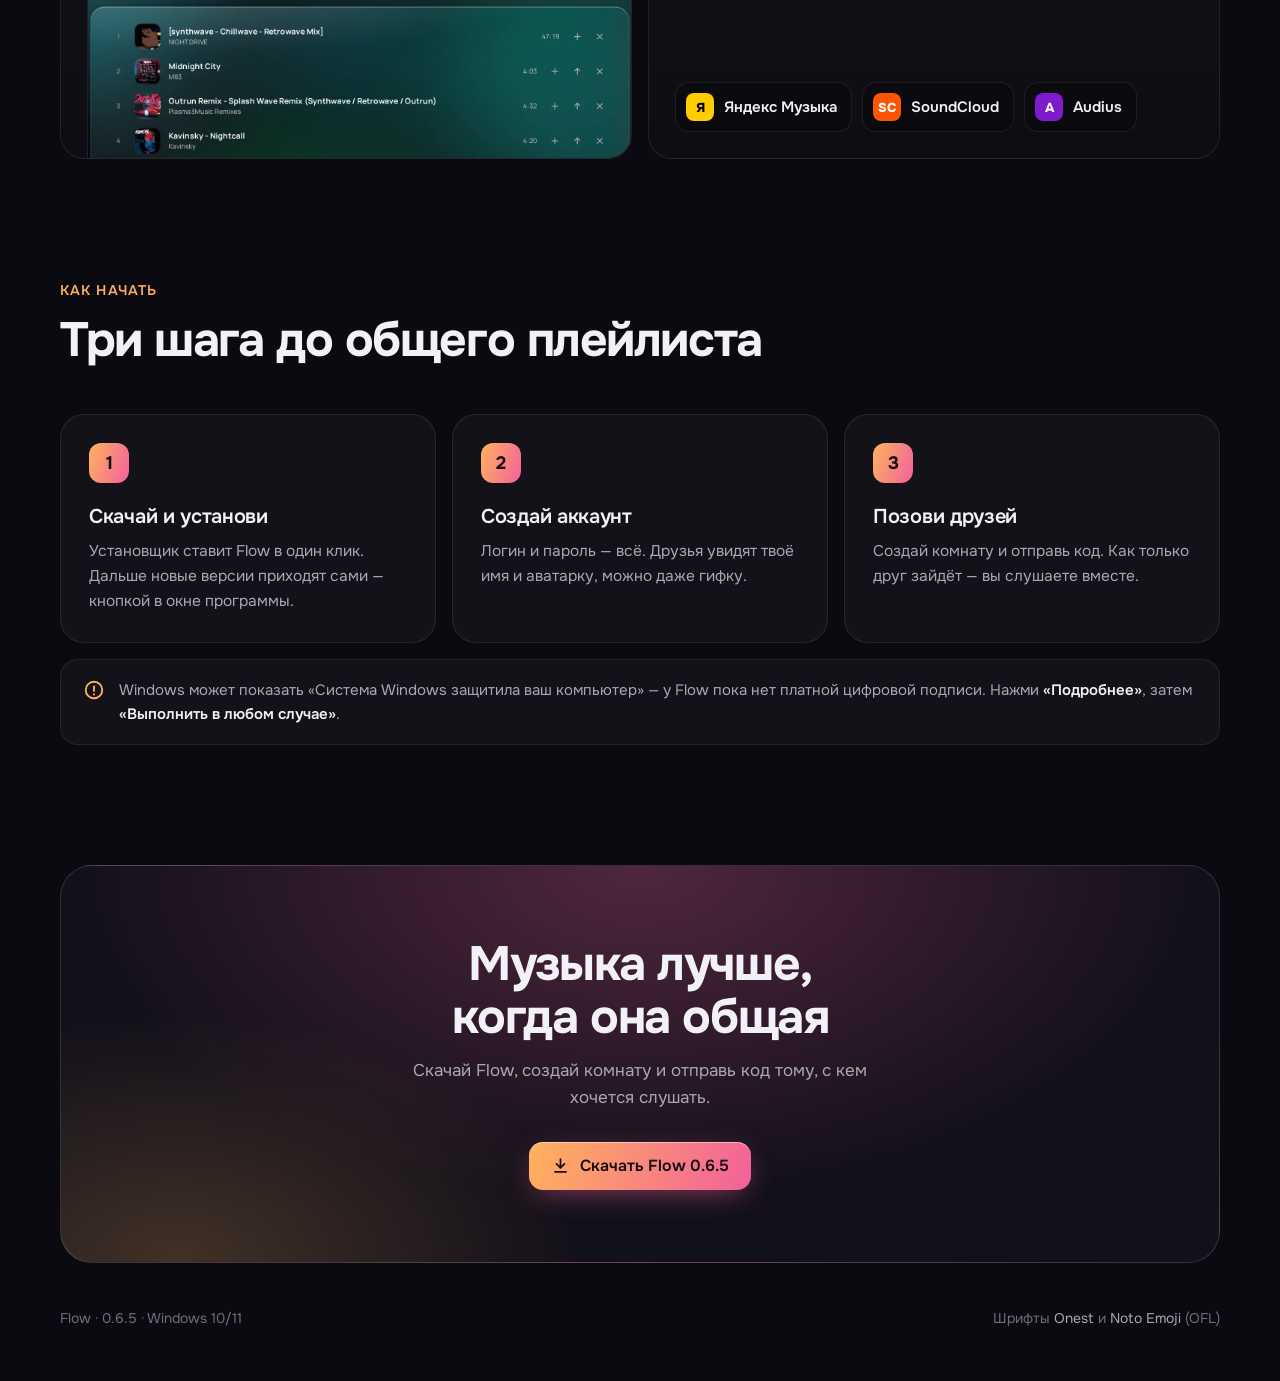
==== commit 655896a6: "Версия 0.6.5 Co-Authored-By: Жорик <zhorik@noreply.local>" ====
--- a/index.html
+++ b/index.html
@@ -191,7 +191,7 @@
 <main class="wrap">
   <header class="hero">
     <div>
-      <span class="eyebrow"><b>0.6.4</b>Бесплатно для Windows 10 и 11</span>
+      <span class="eyebrow"><b>0.6.5</b>Бесплатно для Windows 10 и 11</span>
       <h1>Слушайте музыку <span class="g">вместе</span>,&nbsp;секунда в&nbsp;секунду</h1>
       <p class="lead">Создай комнату, отправь другу код — и трек зазвучит у вас одновременно. Общий плейлист, чат и волна, которая сама подбирает музыку.</p>
       <div class="cta">
@@ -280,11 +280,11 @@
   <div class="final">
     <h2>Музыка лучше, когда она общая</h2>
     <p>Скачай Flow, создай комнату и отправь код тому, с кем хочется слушать.</p>
-    <a class="btn primary" href="https://github.com/Lucrix1337/flow/releases/latest/download/Flow-Setup.exe"><svg viewBox="0 0 24 24" fill="none" stroke="currentColor" stroke-width="2.2" stroke-linecap="round" stroke-linejoin="round"><path d="M12 4v11m-5-5 5 5 5-5M5 20h14"/></svg>Скачать Flow 0.6.4</a>
+    <a class="btn primary" href="https://github.com/Lucrix1337/flow/releases/latest/download/Flow-Setup.exe"><svg viewBox="0 0 24 24" fill="none" stroke="currentColor" stroke-width="2.2" stroke-linecap="round" stroke-linejoin="round"><path d="M12 4v11m-5-5 5 5 5-5M5 20h14"/></svg>Скачать Flow 0.6.5</a>
   </div>
 
   <footer>
-    <span>Flow · 0.6.4 · Windows 10/11</span>
+    <span>Flow · 0.6.5 · Windows 10/11</span>
     <span>Шрифты <a href="https://fonts.google.com/specimen/Onest">Onest</a> и <a href="https://github.com/googlefonts/noto-emoji">Noto Emoji</a> (OFL)</span>
   </footer>
 </main>
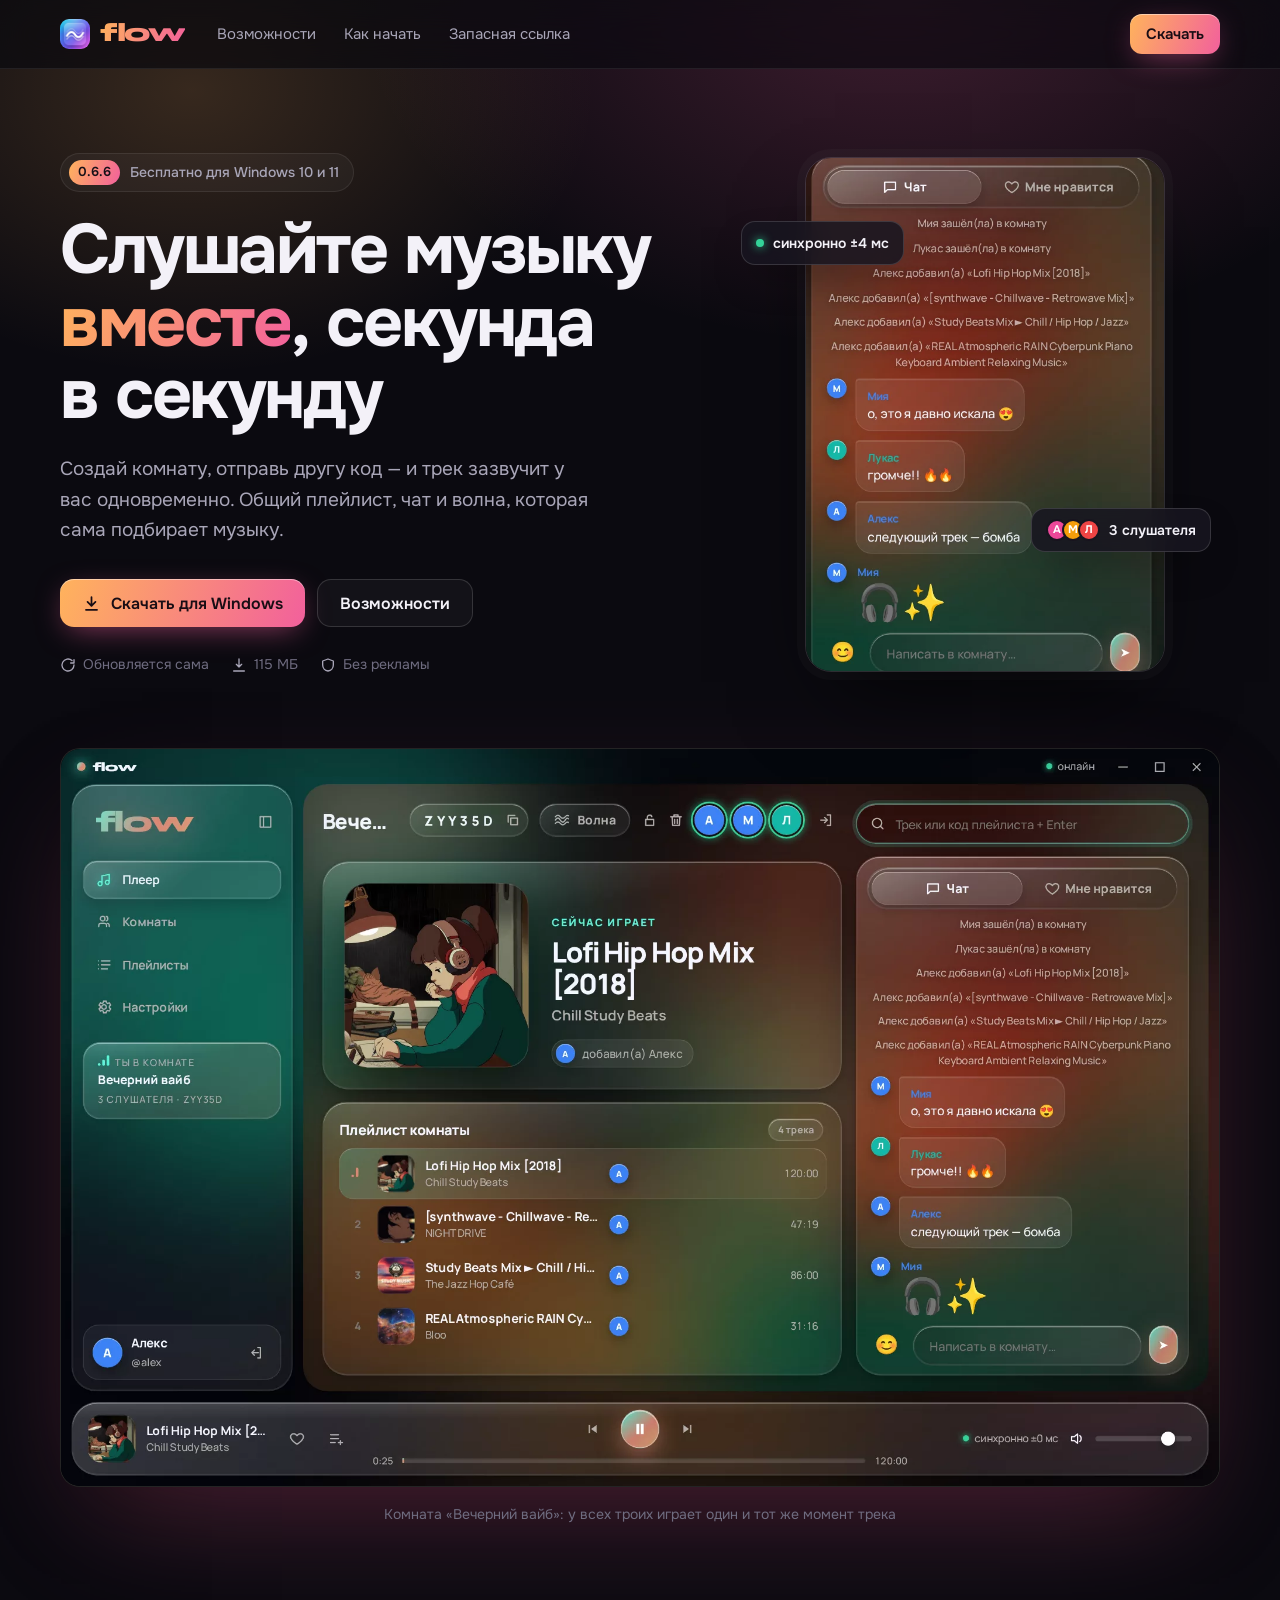
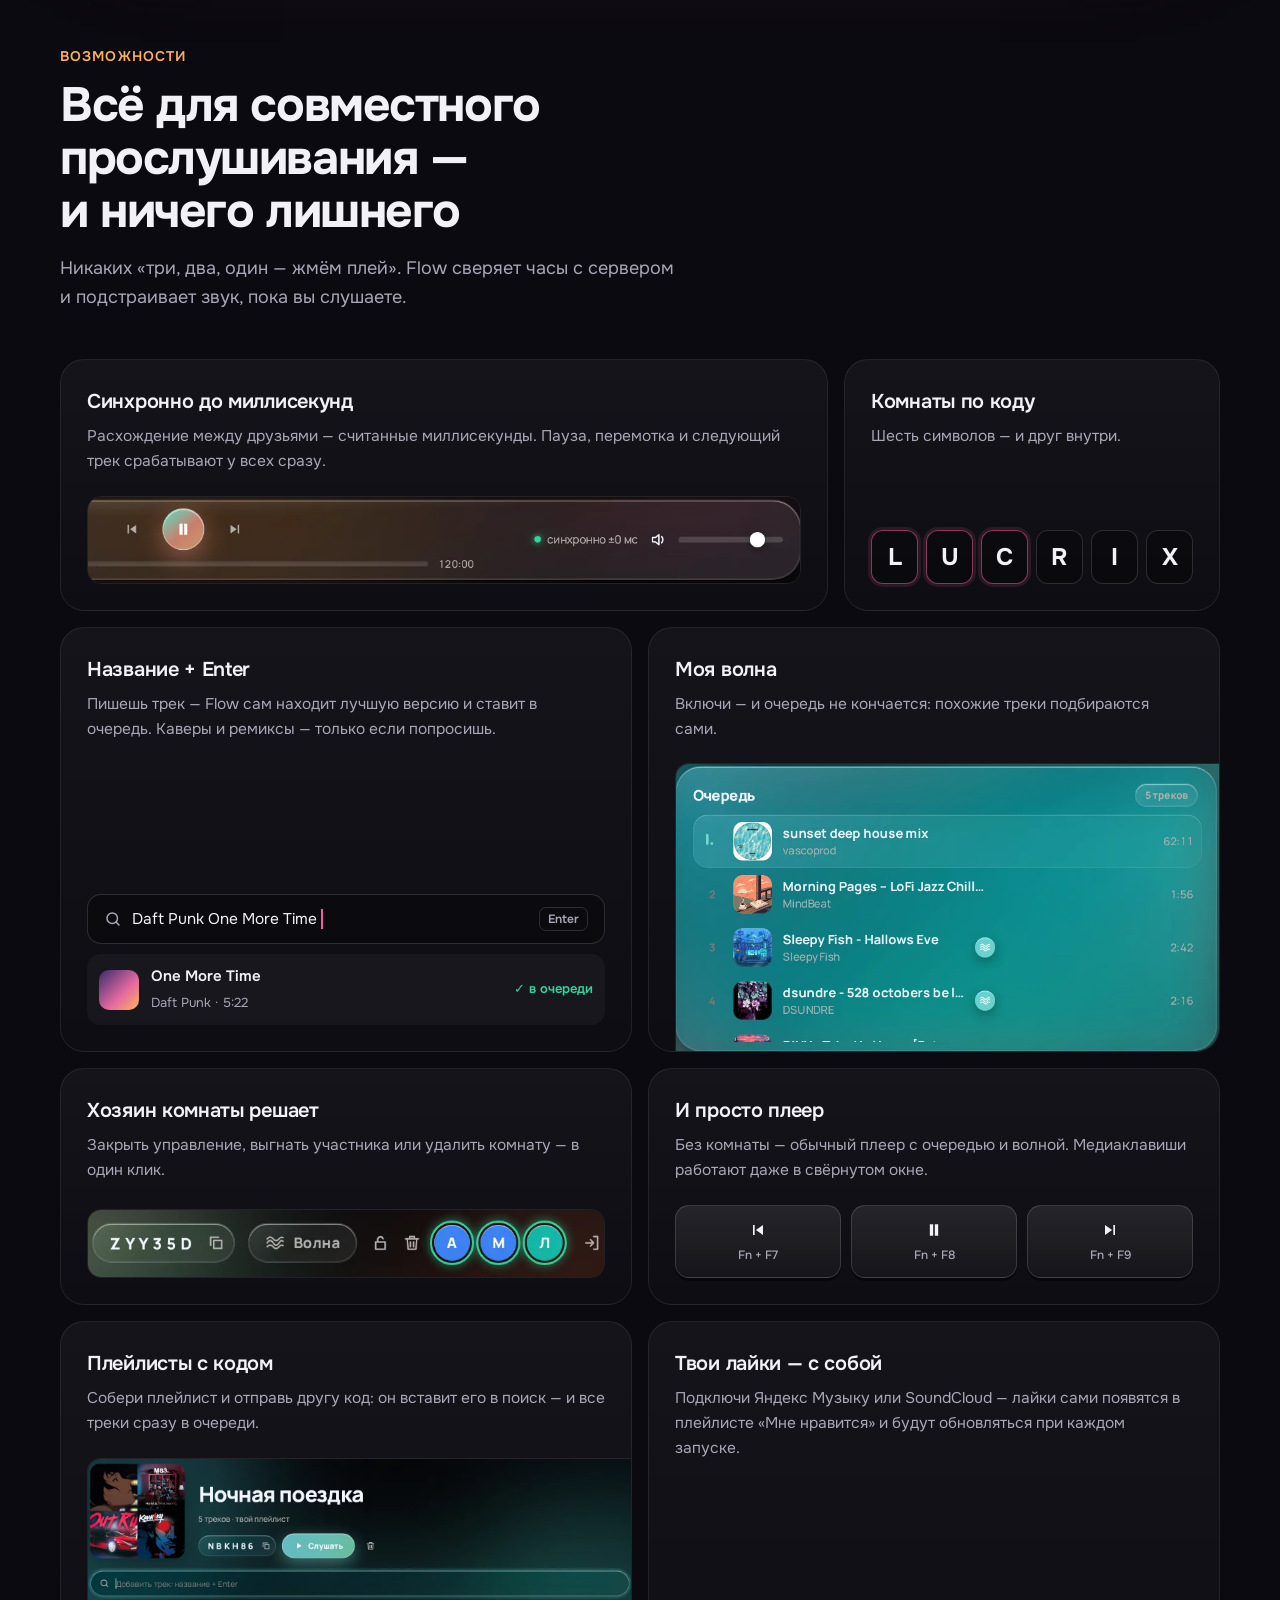
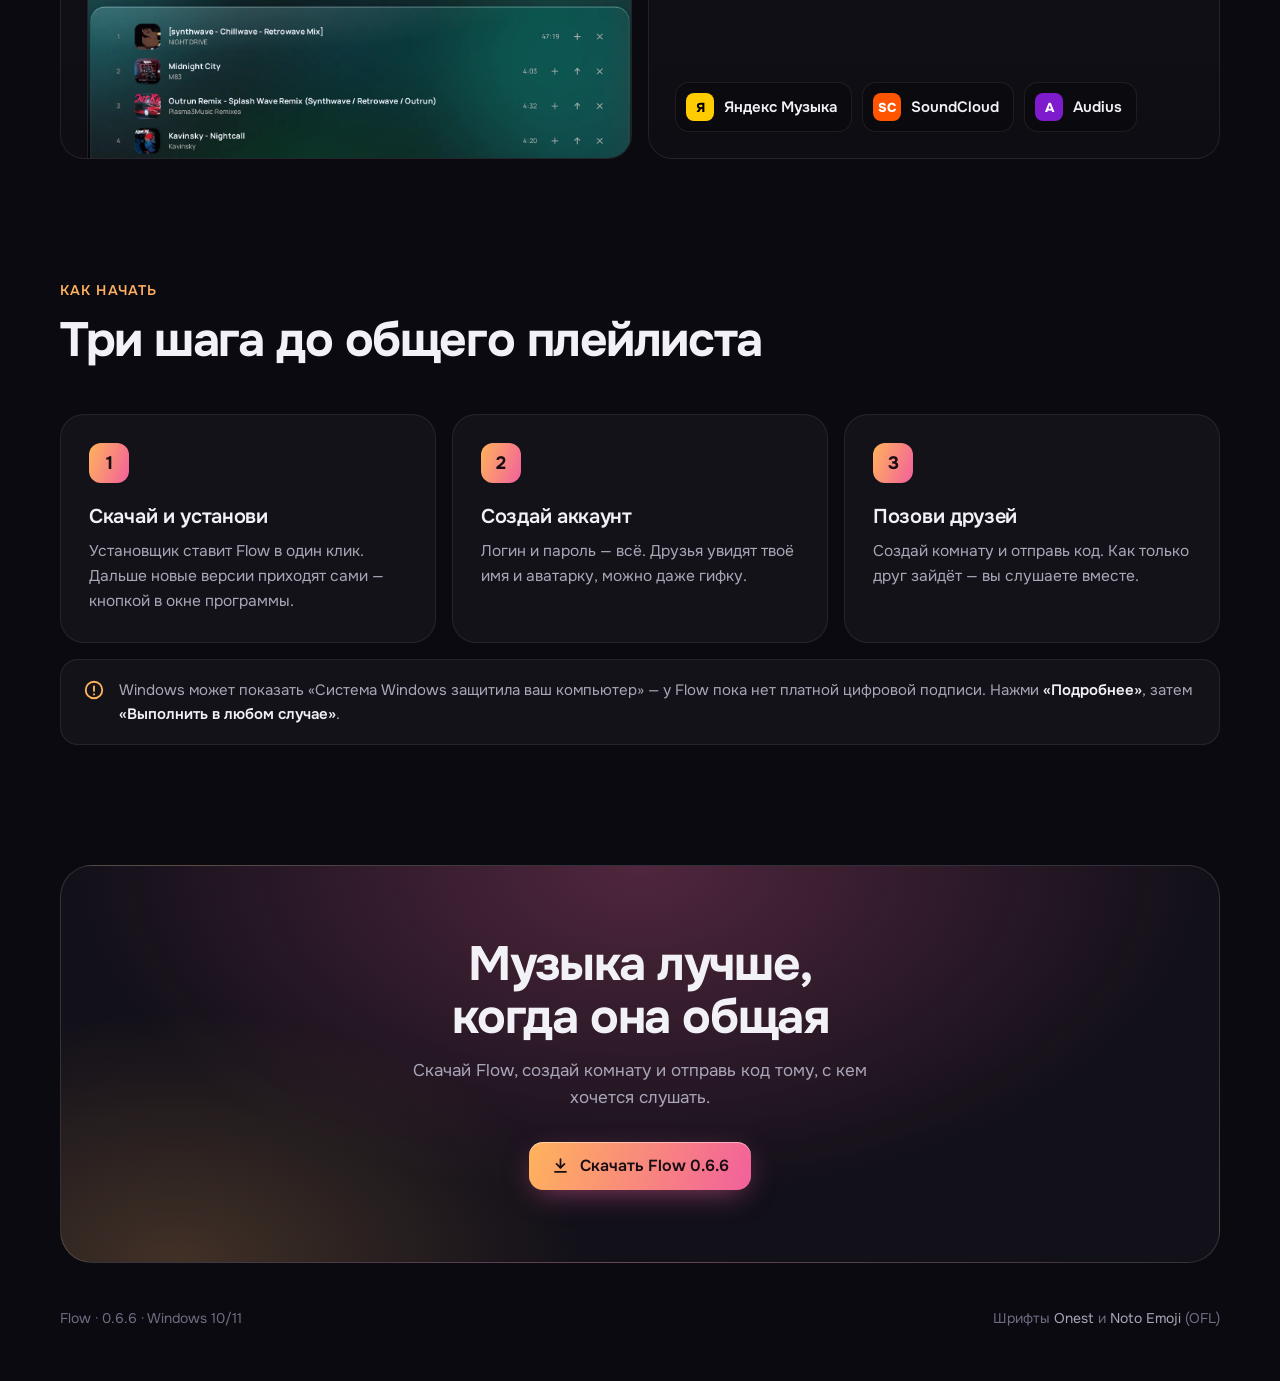
==== commit b96b64aa: "Версия 0.6.6 Co-Authored-By: Жорик <zhorik@noreply.local>" ====
--- a/index.html
+++ b/index.html
@@ -191,7 +191,7 @@
 <main class="wrap">
   <header class="hero">
     <div>
-      <span class="eyebrow"><b>0.6.5</b>Бесплатно для Windows 10 и 11</span>
+      <span class="eyebrow"><b>0.6.6</b>Бесплатно для Windows 10 и 11</span>
       <h1>Слушайте музыку <span class="g">вместе</span>,&nbsp;секунда в&nbsp;секунду</h1>
       <p class="lead">Создай комнату, отправь другу код — и трек зазвучит у вас одновременно. Общий плейлист, чат и волна, которая сама подбирает музыку.</p>
       <div class="cta">
@@ -280,11 +280,11 @@
   <div class="final">
     <h2>Музыка лучше, когда она общая</h2>
     <p>Скачай Flow, создай комнату и отправь код тому, с кем хочется слушать.</p>
-    <a class="btn primary" href="https://github.com/Lucrix1337/flow/releases/latest/download/Flow-Setup.exe"><svg viewBox="0 0 24 24" fill="none" stroke="currentColor" stroke-width="2.2" stroke-linecap="round" stroke-linejoin="round"><path d="M12 4v11m-5-5 5 5 5-5M5 20h14"/></svg>Скачать Flow 0.6.5</a>
+    <a class="btn primary" href="https://github.com/Lucrix1337/flow/releases/latest/download/Flow-Setup.exe"><svg viewBox="0 0 24 24" fill="none" stroke="currentColor" stroke-width="2.2" stroke-linecap="round" stroke-linejoin="round"><path d="M12 4v11m-5-5 5 5 5-5M5 20h14"/></svg>Скачать Flow 0.6.6</a>
   </div>
 
   <footer>
-    <span>Flow · 0.6.5 · Windows 10/11</span>
+    <span>Flow · 0.6.6 · Windows 10/11</span>
     <span>Шрифты <a href="https://fonts.google.com/specimen/Onest">Onest</a> и <a href="https://github.com/googlefonts/noto-emoji">Noto Emoji</a> (OFL)</span>
   </footer>
 </main>
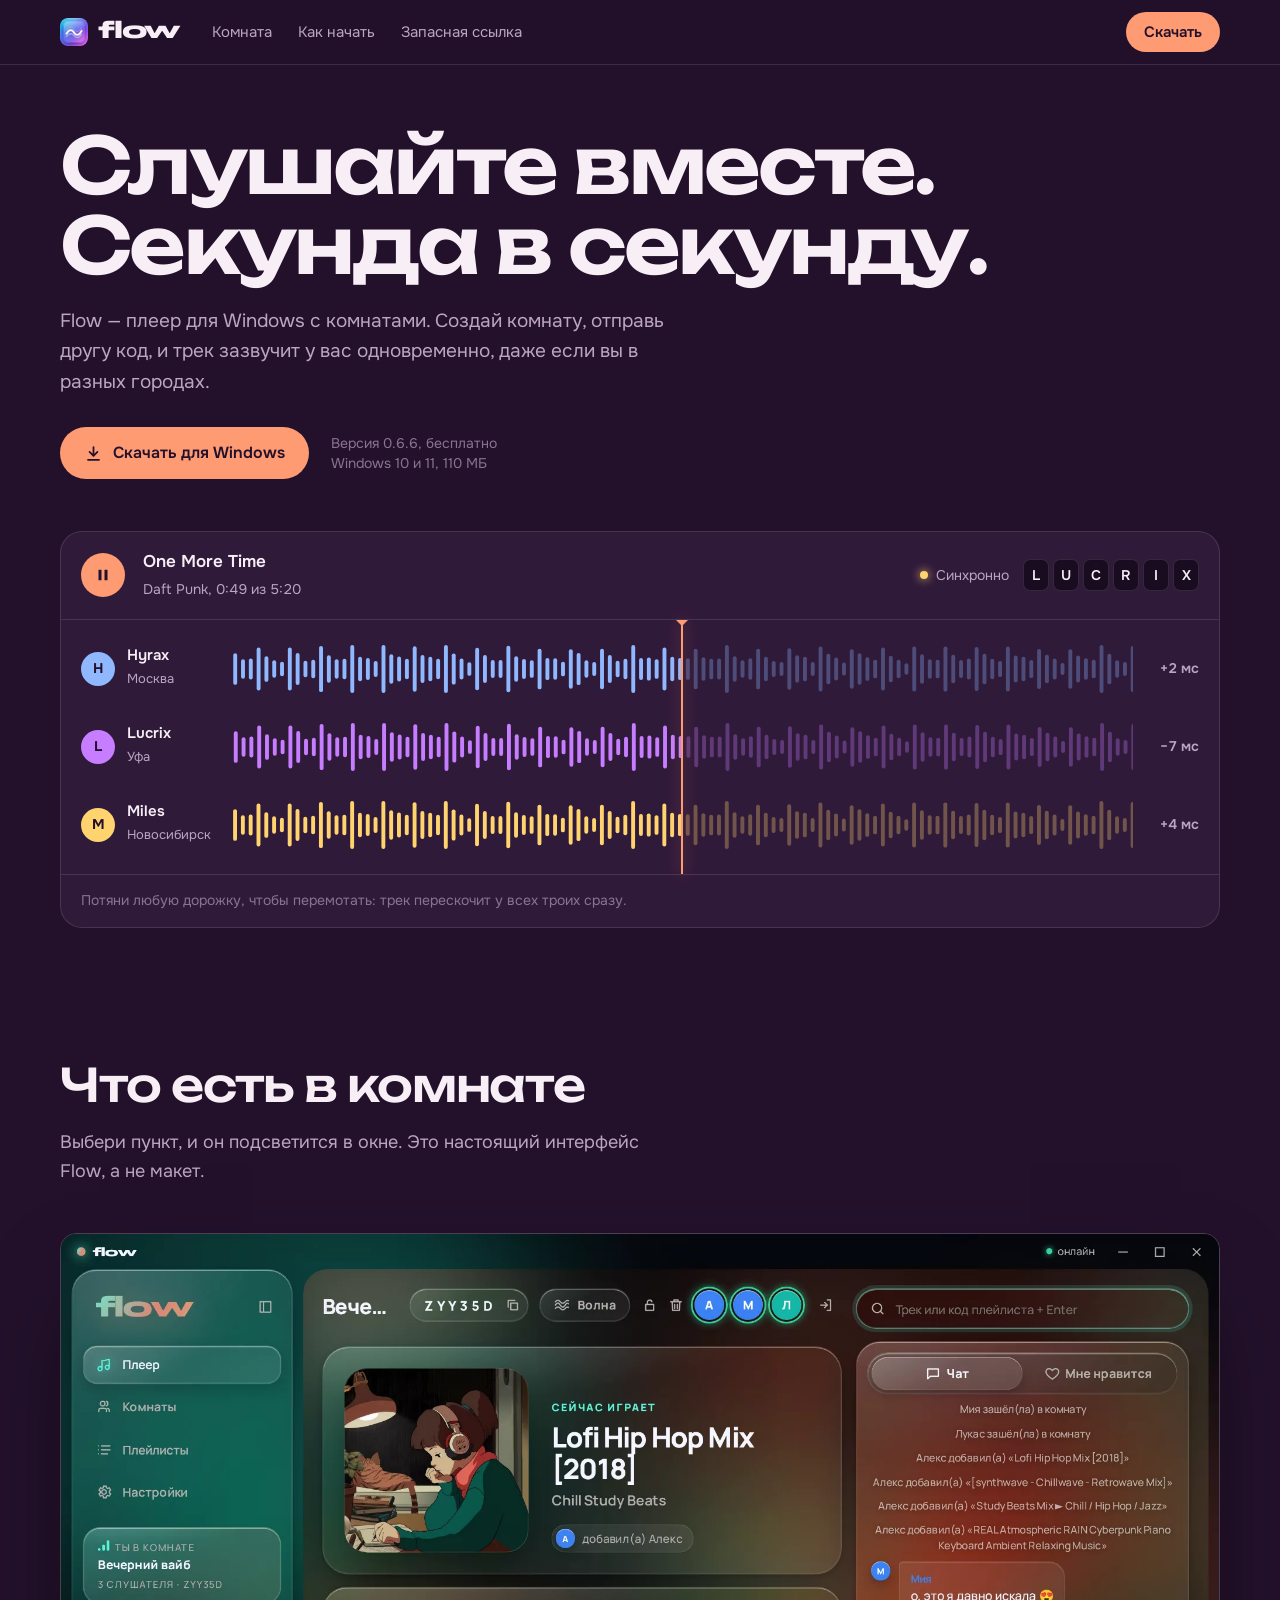
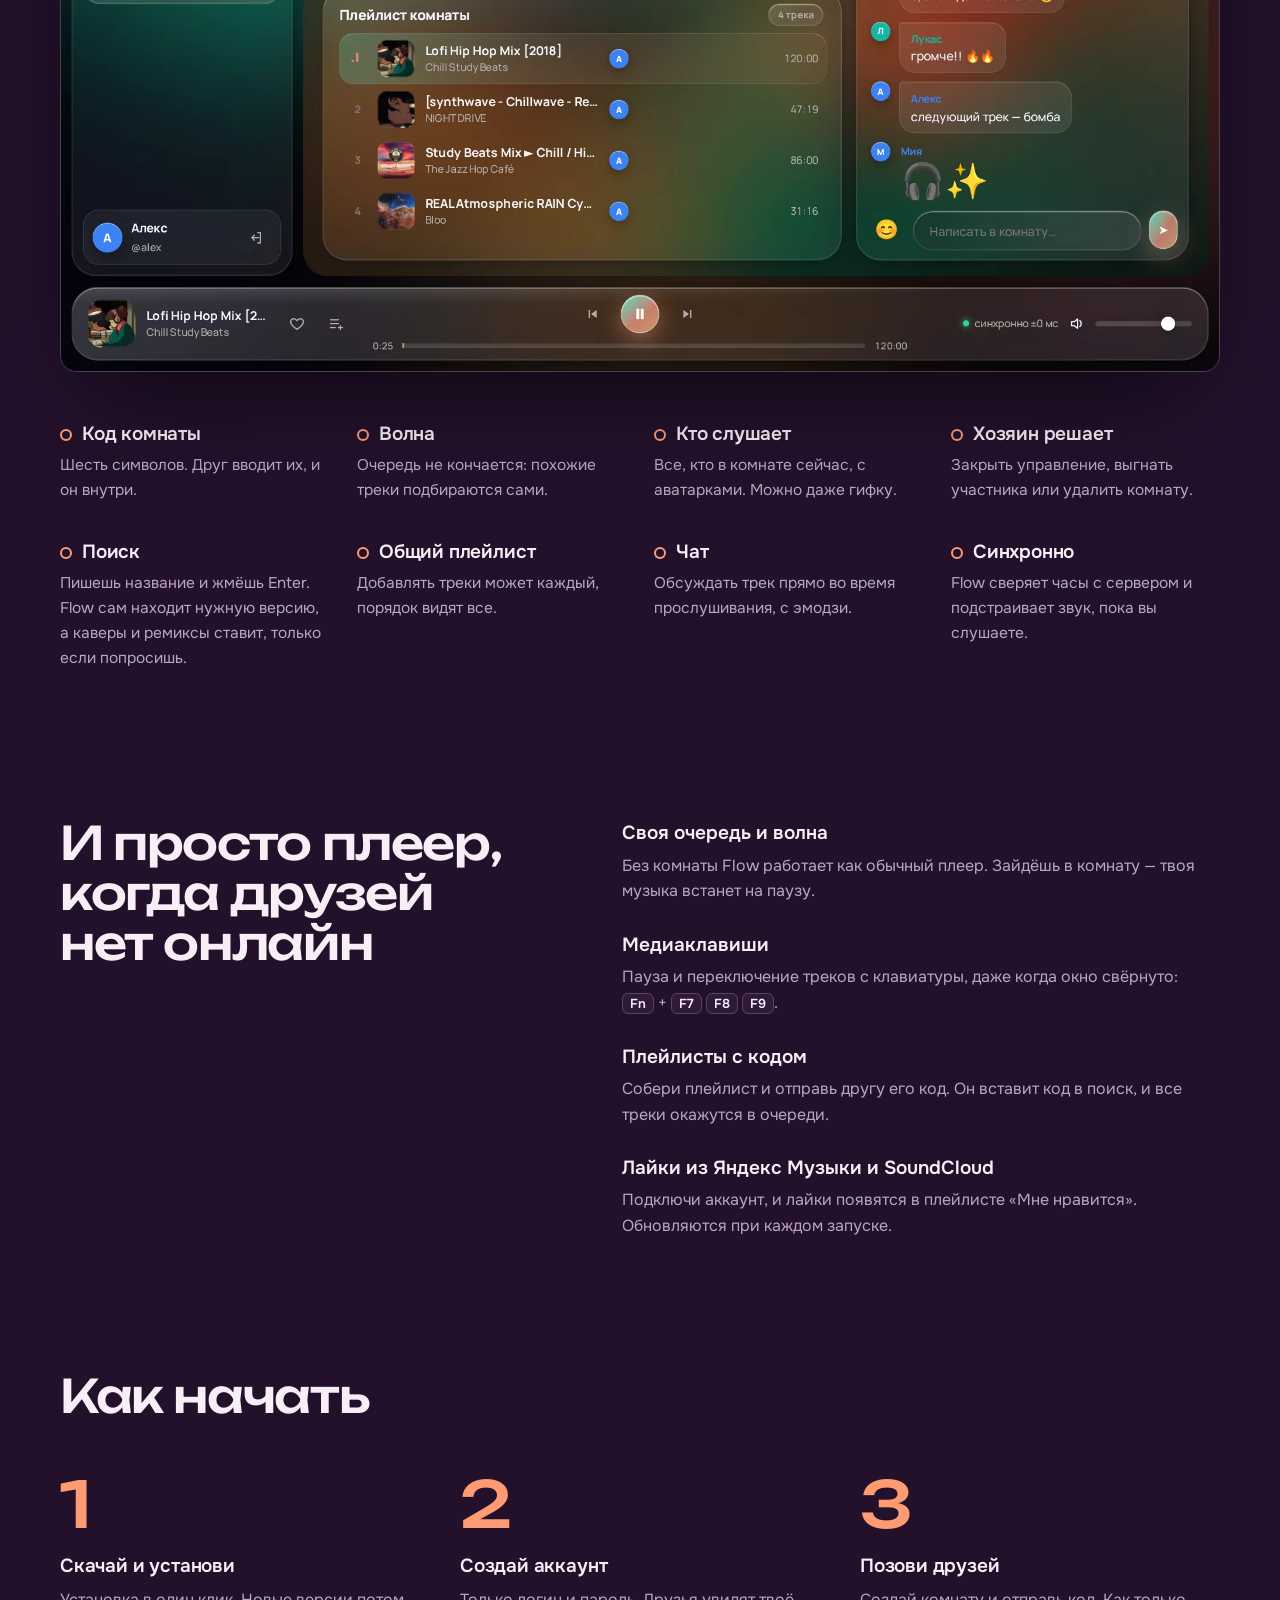
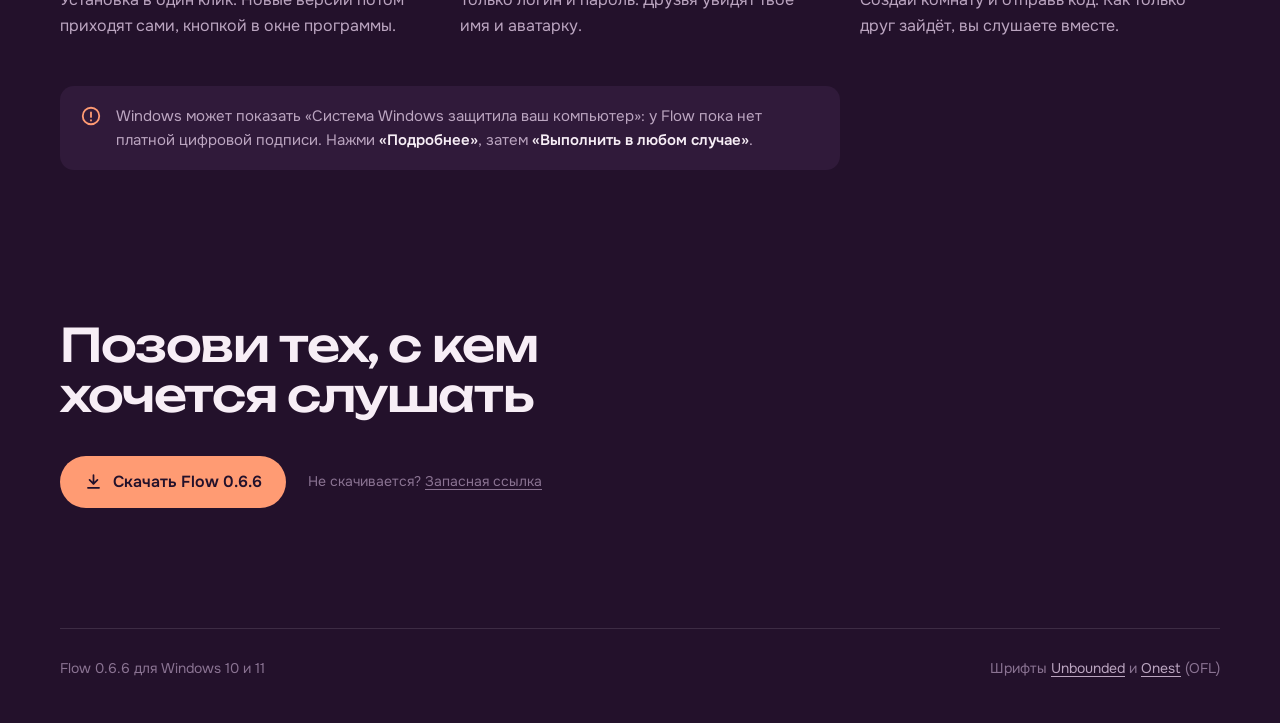
==== commit aa2d6748: "Новый дизайн сайта: палитра «Слива», живое демо синхронизации Co-Authored-By: Жорик <zhorik@noreply." ====
--- a/index.html
+++ b/index.html
@@ -4,298 +4,405 @@
 <meta charset="utf-8">
 <meta name="viewport" content="width=device-width, initial-scale=1">
 <title>Flow — музыка с друзьями, синхронно</title>
-<meta name="description" content="Flow — приложение для Windows: слушайте музыку вместе с друзьями в идеальной синхронизации. Комнаты по коду, общий плейлист, «Моя волна», чат.">
+<meta name="description" content="Flow — плеер для Windows с комнатами: отправь другу код, и трек зазвучит у вас одновременно. Общий плейлист, волна, чат.">
 <meta property="og:title" content="Flow — музыка с друзьями, синхронно">
 <meta property="og:description" content="Комната по коду, общий плейлист и звук у всех одновременно — с точностью до миллисекунд.">
 <meta property="og:image" content="img/room.webp">
-<meta name="theme-color" content="#0b0a10">
+<meta name="theme-color" content="#23112b">
 <link rel="icon" href="img/icon.png">
 <link rel="stylesheet" href="onest.css">
-<link rel="stylesheet" href="emoji.css">
 <style>
 @font-face { font-family: Syne; src: url(fonts/Syne.ttf); font-weight: 400 800; font-display: swap; }
+/* Unbounded (Google Fonts, SIL OFL 1.1) — только для заголовков */
+@font-face { font-family: Unbounded; font-weight: 400 800; font-display: swap; src: url(fonts/unbounded-cyrillic-ext.woff2) format('woff2'); unicode-range: U+0460-052F, U+1C80-1C8A, U+20B4, U+2DE0-2DFF, U+A640-A69F, U+FE2E-FE2F; }
+@font-face { font-family: Unbounded; font-weight: 400 800; font-display: swap; src: url(fonts/unbounded-cyrillic.woff2) format('woff2'); unicode-range: U+0301, U+0400-045F, U+0490-0491, U+04B0-04B1, U+2116; }
+@font-face { font-family: Unbounded; font-weight: 400 800; font-display: swap; src: url(fonts/unbounded-latin-ext.woff2) format('woff2'); unicode-range: U+0100-02BA, U+02BD-02C5, U+02C7-02CC, U+02CE-02D7, U+02DD-02FF, U+0304, U+0308, U+0329, U+1D00-1DBF, U+1E00-1E9F, U+1EF2-1EFF, U+2020, U+20A0-20AB, U+20AD-20C4, U+2113, U+2C60-2C7F, U+A720-A7FF; }
+@font-face { font-family: Unbounded; font-weight: 400 800; font-display: swap; src: url(fonts/unbounded-latin.woff2) format('woff2'); unicode-range: U+0000-00FF, U+0131, U+0152-0153, U+02BB-02BC, U+02C6, U+02DA, U+02DC, U+0304, U+0308, U+0329, U+2000-206F, U+20AC, U+2122, U+2191, U+2193, U+2212, U+2215, U+FEFF, U+FFFD; }
+
+/* палитра «Слива»: тёмный сливовый + персик; у каждого друга свой цвет дорожки */
 :root {
-  --bg: #0b0a10; --bg-2: #121019; --text: #f3f1f8; --muted: #a9a6b8; --dim: #6f6c80;
-  --line: rgba(255, 255, 255, .08); --line-2: rgba(255, 255, 255, .14); --surface: rgba(255, 255, 255, .035);
-  --a1: #ffb35c; --a2: #f2609c; --a3: #8b7bff;
-  --grad: linear-gradient(110deg, var(--a1), var(--a2));
-  --r: 24px;
-}
+  --bg: #23112b; --surface: #301a3a; --sunken: #1a0c20;
+  --text: #f7eef6; --muted: #bba5c0; --dim: #8a7392;
+  --line: rgba(247, 238, 246, .12); --line-2: rgba(247, 238, 246, .2);
+  --accent: #ff9b73; --on-accent: #23112b; --accent-glow: rgba(255, 155, 115, .5);
+  --nav-bg: rgba(35, 17, 43, .84); --shade: rgba(20, 8, 26, .78); --warn: #ff7a8a;
+  --hyrax: #8fb8ff; --lucrix: #c77dff; --miles: #ffd36e; --on-lane: #23112b;
+}
+@property --sx { syntax: "<percentage>"; inherits: true; initial-value: 50%; }
+@property --sy { syntax: "<percentage>"; inherits: true; initial-value: 50%; }
+@property --sr { syntax: "<length>"; inherits: true; initial-value: 0px; }
+
 * { box-sizing: border-box; margin: 0; padding: 0; }
 html { scroll-behavior: smooth; }
-body { background: var(--bg); color: var(--text); font: 400 17px/1.6 Onest, "Noto Color Emoji", "Segoe UI", system-ui, sans-serif; -webkit-font-smoothing: antialiased; text-rendering: optimizeLegibility; overflow-x: hidden; }
+body { background: var(--bg); color: var(--text); font: 400 17px/1.6 Onest, "Segoe UI", system-ui, sans-serif; -webkit-font-smoothing: antialiased; overflow-x: hidden; }
 a { color: inherit; text-decoration: none; }
 img { display: block; max-width: 100%; height: auto; }
-.wrap { width: min(1160px, 100% - 40px); margin: 0 auto; }
-
-/* фон: одно мягкое тёплое свечение сверху и шум, без «пятен по всей странице» */
-.glow { position: absolute; inset: 0 0 auto; height: 900px; z-index: -1; pointer-events: none;
-  background: radial-gradient(60% 55% at 70% 0%, rgba(242, 96, 156, .22), transparent 70%), radial-gradient(45% 45% at 15% 10%, rgba(255, 179, 92, .18), transparent 70%); }
+:focus-visible { outline: 2px solid var(--accent); outline-offset: 3px; border-radius: 6px; }
+.wrap { width: min(1160px, 100% - 32px); margin: 0 auto; }
+
+h1, h2 { font-family: Unbounded, Onest, sans-serif; text-wrap: balance; }
+h1 { font-size: clamp(38px, 6.2vw, 78px); line-height: 1.02; letter-spacing: -.035em; font-weight: 600; max-width: 13ch; }
+h2 { font-size: clamp(28px, 3.8vw, 46px); line-height: 1.08; letter-spacing: -.03em; font-weight: 500; max-width: 18ch; }
+h3 { font-size: 19px; line-height: 1.3; font-weight: 600; letter-spacing: -.01em; }
 
 /* навигация */
-nav { position: sticky; top: 0; z-index: 20; background: rgba(11, 10, 16, .72); backdrop-filter: blur(18px) saturate(1.4); -webkit-backdrop-filter: blur(18px) saturate(1.4); border-bottom: 1px solid var(--line); }
-nav .wrap { display: flex; align-items: center; gap: 32px; height: 68px; }
-.logo { display: flex; align-items: center; gap: 10px; font: 800 26px/1 Syne; letter-spacing: -.05em; }
-.logo img { width: 30px; height: 30px; border-radius: 9px; }
-.logo span { background: var(--grad); -webkit-background-clip: text; background-clip: text; color: transparent; padding-bottom: 2px; }
-nav .links { display: flex; gap: 28px; font-size: 15px; color: var(--muted); }
+nav { position: sticky; top: 0; z-index: 20; background: var(--nav-bg); backdrop-filter: blur(16px); -webkit-backdrop-filter: blur(16px); border-bottom: 1px solid var(--line); }
+nav .wrap { display: flex; align-items: center; gap: 32px; height: 64px; }
+.logo { display: flex; align-items: center; gap: 10px; font: 800 25px/1 Syne; letter-spacing: -.05em; padding-bottom: 3px; }
+.logo img { width: 28px; height: 28px; border-radius: 8px; margin-top: 3px; }
+nav .links { display: flex; gap: 26px; font-size: 15px; color: var(--muted); }
 nav .links a:hover { color: var(--text); }
 nav .btn { margin-left: auto; }
 
-.btn { display: inline-flex; align-items: center; justify-content: center; gap: 10px; height: 48px; padding: 0 22px; border-radius: 14px; font-weight: 600; font-size: 16px; white-space: nowrap; transition: transform .15s, background .2s, box-shadow .2s; }
-.btn:hover { transform: translateY(-1px); }
+.btn { display: inline-flex; align-items: center; gap: 10px; height: 52px; padding: 0 24px; border-radius: 999px; font-weight: 600; font-size: 16px; white-space: nowrap; transition: background .2s, transform .15s; }
 .btn svg { width: 19px; height: 19px; flex: none; }
-.btn.primary { color: #190d14; background: var(--grad); box-shadow: 0 8px 30px -8px rgba(242, 96, 156, .6), inset 0 1px 0 rgba(255, 255, 255, .45); }
-.btn.primary:hover { box-shadow: 0 12px 38px -8px rgba(242, 96, 156, .8), inset 0 1px 0 rgba(255, 255, 255, .45); }
-.btn.ghost { background: var(--surface); border: 1px solid var(--line-2); }
-.btn.ghost:hover { background: rgba(255, 255, 255, .07); }
-.btn.sm { height: 40px; padding: 0 16px; font-size: 15px; border-radius: 12px; }
+.btn.lamp { background: var(--accent); color: var(--on-accent); }
+.btn.lamp:hover { filter: brightness(1.08); }
+.btn.lamp:active { transform: translateY(1px); }
+.btn.sm { height: 40px; padding: 0 18px; font-size: 15px; }
 
 /* первый экран */
-.hero { display: grid; grid-template-columns: 1.15fr .85fr; gap: 56px; align-items: center; padding: 84px 0 72px; }
-.eyebrow { display: inline-flex; align-items: center; gap: 10px; font-size: 14px; font-weight: 500; color: var(--muted); padding: 6px 14px 6px 8px; border-radius: 999px; background: var(--surface); border: 1px solid var(--line); }
-.eyebrow b { font-weight: 600; color: #171018; background: var(--grad); padding: 2px 9px; border-radius: 999px; font-size: 13px; }
-h1, h2 { text-wrap: balance; }
-h1 { font-size: clamp(42px, 5.6vw, 70px); line-height: 1.04; letter-spacing: -.035em; font-weight: 700; margin-top: 22px; }
-h1 .g { background: var(--grad); -webkit-background-clip: text; background-clip: text; color: transparent; }
-.lead { font-size: 19px; color: var(--muted); margin-top: 22px; max-width: 540px; }
-.cta { display: flex; gap: 12px; flex-wrap: wrap; margin-top: 34px; }
-.facts { display: flex; gap: 22px; flex-wrap: wrap; margin-top: 26px; font-size: 14px; color: var(--dim); }
-.facts span { display: flex; align-items: center; gap: 7px; }
-.facts svg { width: 16px; height: 16px; color: var(--muted); }
-.facts a { color: var(--muted); text-decoration: underline; text-underline-offset: 3px; }
-
-.hero-art { position: relative; justify-self: center; width: min(360px, 100%); }
-.hero-art .chat { border-radius: 26px; overflow: hidden; border: 1px solid var(--line-2); box-shadow: 0 40px 90px -30px rgba(0, 0, 0, .8), 0 0 0 8px rgba(255, 255, 255, .025); }
-.pill { position: absolute; display: flex; align-items: center; gap: 9px; padding: 10px 14px; border-radius: 14px; font-size: 14px; font-weight: 600; white-space: nowrap;
-  background: rgba(24, 21, 32, .86); border: 1px solid var(--line-2); backdrop-filter: blur(14px); -webkit-backdrop-filter: blur(14px); box-shadow: 0 18px 40px -16px rgba(0, 0, 0, .7); }
-.pill i { width: 8px; height: 8px; border-radius: 50%; background: #34d399; box-shadow: 0 0 10px #34d399; }
-.pill.p1 { left: -64px; top: 64px; }
-.pill.p2 { right: -46px; bottom: 120px; }
-.pill .av { display: flex; }
-.pill .av b { width: 22px; height: 22px; border-radius: 50%; display: grid; place-items: center; font-size: 11px; color: #fff; margin-left: -6px; border: 2px solid #18151f; }
-.pill .av b:first-child { margin-left: 0; }
-
-/* скриншот комнаты */
-.window { border-radius: 20px; overflow: hidden; border: 1px solid var(--line-2); background: #000; box-shadow: 0 50px 120px -40px rgba(242, 96, 156, .35), 0 30px 80px -30px rgba(0, 0, 0, .9); }
-.caption { text-align: center; color: var(--dim); font-size: 14px; margin-top: 16px; }
-
-/* секции */
-section { padding-top: 120px; }
-.kicker { font-size: 14px; font-weight: 600; letter-spacing: .08em; text-transform: uppercase; background: var(--grad); -webkit-background-clip: text; background-clip: text; color: transparent; }
-h2 { font-size: clamp(32px, 4vw, 48px); line-height: 1.1; letter-spacing: -.03em; font-weight: 700; margin-top: 12px; max-width: 720px; }
-.sec-lead { color: var(--muted); font-size: 18px; margin-top: 16px; max-width: 620px; }
-
-/* плитки возможностей */
-.bento { display: grid; grid-template-columns: repeat(6, 1fr); gap: 16px; margin-top: 48px; }
-.tile { grid-column: span 2; position: relative; display: flex; flex-direction: column; border-radius: var(--r); background: linear-gradient(180deg, rgba(255, 255, 255, .045), rgba(255, 255, 255, .015)); border: 1px solid var(--line); overflow: hidden; }
-.tile.w3 { grid-column: span 3; }
-.tile.w4 { grid-column: span 4; }
-.tile.wide { grid-column: span 6; flex-direction: row; align-items: center; }
-.tile.wide .txt { padding: 26px; flex: 1; }
-.tile.wide .art { margin: 0; padding: 26px; }
-.tile .txt { padding: 26px 26px 0; }
-.tile h3 { font-size: 20px; font-weight: 600; letter-spacing: -.015em; }
-.tile p { color: var(--muted); font-size: 15.5px; margin-top: 6px; }
-.tile .art { margin-top: auto; padding: 22px 26px 26px; }
-.tile .art img { border-radius: 14px; border: 1px solid var(--line); }
-.tile .art.bleed { padding: 22px 0 0 26px; }
-.tile .art.bleed img { border-radius: 14px 0 0 0; border-right: 0; border-bottom: 0; }
-
-.search { display: flex; align-items: center; gap: 10px; height: 50px; padding: 0 16px; border-radius: 14px; background: rgba(0, 0, 0, .3); border: 1px solid var(--line-2); font-size: 15.5px; }
-.search svg { width: 18px; height: 18px; color: var(--muted); flex: none; }
-.search .q { white-space: nowrap; overflow: hidden; text-overflow: ellipsis; min-width: 0; }
-.search .caret { width: 2px; height: 20px; background: var(--a2); animation: blink 1s steps(1) infinite; margin-left: -6px; }
-.search kbd { margin-left: auto; font: 600 12px Onest; color: var(--muted); padding: 3px 8px; border-radius: 7px; border: 1px solid var(--line-2); }
-@keyframes blink { 50% { opacity: 0; } }
-.result { display: flex; align-items: center; gap: 12px; margin-top: 10px; padding: 10px 12px; border-radius: 14px; background: rgba(255, 255, 255, .04); }
-.result .cv { width: 40px; height: 40px; border-radius: 10px; background: linear-gradient(135deg, #3b2b6e, #e46aa0 60%, #ffb35c); flex: none; }
-.result b { display: block; font-weight: 600; font-size: 15px; }
-.result small { color: var(--muted); font-size: 13px; }
-.result .ok { margin-left: auto; font-size: 13px; font-weight: 600; color: #34d399; white-space: nowrap; }
-
-.code { display: flex; gap: 8px; }
-.code b { flex: 1; aspect-ratio: 1 / 1.15; display: grid; place-items: center; border-radius: 12px; font-size: 24px; font-weight: 700; background: rgba(0, 0, 0, .3); border: 1px solid var(--line-2); }
-.code b:nth-child(-n+3) { border-color: rgba(242, 96, 156, .55); box-shadow: 0 0 0 3px rgba(242, 96, 156, .12); }
+.hero { padding: 60px 0 0; }
+.hero .lead { font-size: 19px; color: var(--muted); max-width: 33em; margin-top: 22px; }
+.hero .cta { display: flex; align-items: center; gap: 22px; flex-wrap: wrap; margin-top: 30px; }
+.hero .cta small { color: var(--dim); font-size: 14px; line-height: 1.45; }
+
+/* живое демо: три дорожки, одна игла */
+.demo { position: relative; margin-top: 52px; border-radius: 22px; background: var(--surface); border: 1px solid var(--line); overflow: hidden; touch-action: pan-y; }
+.demo-bar { display: flex; align-items: center; gap: 18px; padding: 16px 20px; border-bottom: 1px solid var(--line); }
+.play { width: 44px; height: 44px; border-radius: 50%; border: 0; display: grid; place-items: center; background: var(--accent); color: var(--on-accent); cursor: pointer; flex: none; }
+.play svg { width: 18px; height: 18px; }
+.play .i-play { display: none; margin-left: 2px; }
+.demo.paused .play .i-play { display: block; }
+.demo.paused .play .i-pause { display: none; }
+.now { min-width: 0; }
+.now b { display: block; font-weight: 600; white-space: nowrap; overflow: hidden; text-overflow: ellipsis; }
+.now span { color: var(--muted); font-size: 14px; font-variant-numeric: tabular-nums; }
+.room { margin-left: auto; display: flex; align-items: center; gap: 14px; color: var(--muted); font-size: 14px; }
+.state { display: flex; align-items: center; gap: 8px; white-space: nowrap; }
+.state i { width: 8px; height: 8px; border-radius: 50%; background: var(--dim); transition: background .3s, box-shadow .3s; }
+.demo.synced .state i { background: var(--miles); box-shadow: 0 0 10px var(--miles); }
+
+.code { display: flex; gap: 4px; cursor: pointer; user-select: none; }
+.code b { width: 26px; height: 32px; display: grid; place-items: center; border-radius: 7px; font: 600 14px Onest; color: var(--text); background: var(--sunken); border: 1px solid var(--line); transition: color .3s, border-color .3s, box-shadow .3s, text-shadow .3s; }
 /* пасхалка: клик по коду — буквы подпрыгивают и загораются красным неоном, как ник админа в чате */
-.code { cursor: pointer; user-select: none; }
-.code b { transition: color .3s, border-color .3s, box-shadow .3s, text-shadow .3s; }
 .code.on b { color: #ff4d5e; border-color: rgba(255, 60, 80, .7); text-shadow: 0 0 6px rgba(255, 60, 80, .95), 0 0 16px rgba(255, 30, 60, .7);
-  box-shadow: 0 0 0 3px rgba(255, 40, 70, .14), 0 0 22px rgba(255, 30, 60, .35); animation: hop .5s cubic-bezier(.3, 1.6, .5, 1) both, neon 2.4s ease-in-out .6s infinite; }
+  box-shadow: 0 0 0 2px rgba(255, 40, 70, .14), 0 0 18px rgba(255, 30, 60, .35); animation: hop .5s cubic-bezier(.3, 1.6, .5, 1) both, neon 2.4s ease-in-out .6s infinite; }
 .code.on b:nth-child(2) { animation-delay: .06s, .66s; } .code.on b:nth-child(3) { animation-delay: .12s, .72s; }
 .code.on b:nth-child(4) { animation-delay: .18s, .78s; } .code.on b:nth-child(5) { animation-delay: .24s, .84s; } .code.on b:nth-child(6) { animation-delay: .3s, .9s; }
-@keyframes hop { 40% { transform: translateY(-12px) scale(1.06); } }
+@keyframes hop { 40% { transform: translateY(-8px) scale(1.06); } }
 @keyframes neon { 50% { text-shadow: 0 0 3px rgba(255, 60, 80, .8), 0 0 9px rgba(255, 30, 60, .45); } }
 
-.keys { display: flex; gap: 10px; }
-.keys span { flex: 1; display: flex; flex-direction: column; align-items: center; gap: 6px; padding: 14px 6px 12px; border-radius: 14px; background: linear-gradient(180deg, rgba(255, 255, 255, .09), rgba(255, 255, 255, .03)); border: 1px solid var(--line-2); box-shadow: 0 3px 0 rgba(0, 0, 0, .5); font-weight: 600; }
-.keys span small { color: var(--muted); font-size: 12px; font-weight: 500; }
-.keys svg { width: 20px; height: 20px; }
-
-.logos { display: flex; gap: 10px; flex-wrap: wrap; }
-.logos span { display: flex; align-items: center; gap: 10px; padding: 10px 14px 10px 10px; border-radius: 14px; background: rgba(0, 0, 0, .25); border: 1px solid var(--line); font-weight: 600; font-size: 15px; }
-.logos i { width: 28px; height: 28px; border-radius: 8px; display: grid; place-items: center; font: 800 13px Onest; font-style: normal; }
+.lanes { position: relative; padding: 10px 0; cursor: grab; }
+.lanes.drag { cursor: grabbing; }
+.lane { display: grid; grid-template-columns: 170px 1fr 86px; align-items: center; height: 78px; }
+.who { padding-left: 20px; display: flex; align-items: center; gap: 12px; min-width: 0; }
+.who .av { width: 34px; height: 34px; border-radius: 50%; display: grid; place-items: center; font-weight: 700; font-size: 14px; color: var(--on-lane); background: var(--c); flex: none; }
+.who b { display: block; font-weight: 600; font-size: 15px; line-height: 1.25; }
+.who span { color: var(--muted); font-size: 13px; }
+.lane canvas { width: 100%; height: 56px; display: block; }
+.off { padding-right: 20px; text-align: right; font-size: 14px; font-weight: 600; font-variant-numeric: tabular-nums; color: var(--muted); transition: color .3s; }
+.off.far { color: var(--warn); }
+/* игла — общая на все три дорожки */
+.needle { position: absolute; top: 0; bottom: 0; width: 2px; margin-left: -1px; background: var(--accent); pointer-events: none; box-shadow: 0 0 14px var(--accent-glow); }
+.needle::before { content: ""; position: absolute; top: 0; left: -5px; border: 6px solid transparent; border-top-color: var(--accent); }
+.demo-note { padding: 14px 20px 16px; border-top: 1px solid var(--line); color: var(--dim); font-size: 14px; }
+
+/* окно приложения с подсветкой */
+section { padding-top: 132px; }
+.sec-lead { color: var(--muted); font-size: 18px; margin-top: 18px; max-width: 34em; }
+.shot { transition: --sx .45s, --sy .45s, --sr .45s; position: relative; margin-top: 48px; border-radius: 16px; overflow: hidden; border: 1px solid var(--line-2); box-shadow: 0 40px 100px -40px rgba(0, 0, 0, .8); }
+.shot::after { content: ""; position: absolute; inset: 0; pointer-events: none; opacity: 0; transition: opacity .35s;
+  background: radial-gradient(circle at var(--sx) var(--sy), transparent var(--sr), var(--shade) calc(var(--sr) + 40px)); }
+.shot.lit::after { opacity: 1; }
+.parts { list-style: none; display: grid; grid-template-columns: repeat(4, 1fr); gap: 8px 28px; margin-top: 36px; }
+.parts li { padding: 14px 16px 16px; margin: 0 -16px; border-radius: 14px; cursor: default; transition: background .2s; }
+.parts li:hover, .parts li:focus-visible, .parts li.on { background: var(--surface); }
+.parts li h3 { display: flex; align-items: center; gap: 10px; }
+.parts li h3::before { content: ""; width: 8px; height: 8px; border-radius: 50%; border: 2px solid var(--accent); flex: none; transition: background .2s; }
+.parts li.on h3::before, .parts li:hover h3::before { background: var(--accent); }
+.parts p { color: var(--muted); font-size: 15.5px; margin-top: 6px; }
+.hint { color: var(--dim); font-size: 14px; margin-top: 14px; }
+
+/* без комнаты */
+.solo { display: grid; grid-template-columns: 1fr 1.2fr; gap: 64px; align-items: start; }
+.solo dl { display: grid; gap: 26px; }
+.solo dt { font-weight: 600; font-size: 19px; }
+.solo dd { color: var(--muted); font-size: 16px; margin-top: 4px; max-width: 36em; }
+kbd { font: 600 13px Onest; padding: 1px 7px; border-radius: 6px; border: 1px solid var(--line-2); background: var(--surface); color: var(--text); }
 
 /* шаги */
-.steps { display: grid; grid-template-columns: repeat(3, 1fr); gap: 16px; margin-top: 48px; }
-.step { padding: 28px; border-radius: var(--r); border: 1px solid var(--line); background: var(--surface); }
-.step .n { width: 40px; height: 40px; border-radius: 12px; display: grid; place-items: center; font-weight: 700; font-size: 18px; color: #190d14; background: var(--grad); }
-.step h3 { font-size: 20px; font-weight: 600; margin-top: 18px; letter-spacing: -.015em; }
-.step p { color: var(--muted); font-size: 15.5px; margin-top: 6px; }
-.notice { display: flex; gap: 14px; align-items: flex-start; margin-top: 16px; padding: 18px 22px; border-radius: 18px; border: 1px solid var(--line); background: var(--surface); color: var(--muted); font-size: 15px; }
-.notice svg { width: 22px; height: 22px; color: var(--a1); flex: none; margin-top: 1px; }
+.steps { list-style: none; display: grid; grid-template-columns: repeat(3, 1fr); gap: 40px; margin-top: 52px; counter-reset: s; }
+.steps li { counter-increment: s; }
+.steps li::before { content: counter(s); display: block; font: 500 64px/1 Unbounded; color: var(--accent); letter-spacing: -.04em; margin-bottom: 18px; }
+.steps p { color: var(--muted); font-size: 16px; margin-top: 8px; }
+.notice { display: flex; gap: 14px; margin-top: 48px; padding: 18px 20px; border-radius: 14px; background: var(--surface); color: var(--muted); font-size: 15px; max-width: 780px; }
+.notice svg { width: 22px; height: 22px; color: var(--accent); flex: none; margin-top: 1px; }
 .notice b { color: var(--text); font-weight: 600; }
 
-/* финал */
-.final { position: relative; overflow: hidden; margin-top: 120px; padding: 72px 32px; border-radius: 32px; text-align: center; border: 1px solid var(--line-2);
-  background: radial-gradient(70% 120% at 50% 0%, rgba(242, 96, 156, .28), transparent 70%), radial-gradient(50% 90% at 10% 100%, rgba(255, 179, 92, .2), transparent 70%), var(--bg-2); }
-.final h2 { margin: 0 auto; }
-.final p { color: var(--muted); margin: 14px auto 30px; max-width: 480px; }
-footer { display: flex; justify-content: space-between; gap: 20px; flex-wrap: wrap; padding: 44px 0 52px; color: var(--dim); font-size: 14px; }
-footer a { color: var(--muted); }
+.final { padding: 150px 0 40px; }
+.final h2 { max-width: 16ch; }
+.final .cta { display: flex; align-items: center; gap: 22px; flex-wrap: wrap; margin-top: 36px; }
+.final small { color: var(--dim); font-size: 14px; }
+footer { display: flex; justify-content: space-between; gap: 12px 24px; flex-wrap: wrap; margin-top: 80px; padding: 28px 0 44px; border-top: 1px solid var(--line); color: var(--dim); font-size: 14px; }
+footer a { color: var(--muted); text-decoration: underline; text-underline-offset: 3px; }
 footer a:hover { color: var(--text); }
 
 @media (max-width: 980px) {
-  .hero { grid-template-columns: 1fr; padding-top: 56px; gap: 64px; }
-  .hero-art { width: min(320px, 78%); }
-  .pill.p1 { left: -40px; } .pill.p2 { right: -34px; }
-  .bento { grid-template-columns: 1fr 1fr; }
-  .tile, .tile.w3 { grid-column: span 1; }
-  .tile.w4, .tile.wide { grid-column: span 2; }
-  .steps { grid-template-columns: 1fr; }
+  .parts { grid-template-columns: 1fr 1fr; }
+  .solo { grid-template-columns: 1fr; gap: 32px; }
+  .lane { grid-template-columns: 140px 1fr 72px; }
 }
 @media (max-width: 680px) {
   nav .links { display: none; }
-  .bento { grid-template-columns: 1fr; }
-  .tile, .tile.w3, .tile.w4, .tile.wide { grid-column: span 1; }
-  .tile.wide { flex-direction: column; align-items: stretch; }
-  .tile.wide .txt { padding: 26px 26px 0; }
-  .tile.wide .art { padding: 22px 26px 26px; }
-  section { padding-top: 88px; }
-  .lead { font-size: 17.5px; }
-  .pill { font-size: 13px; padding: 8px 12px; }
-  .pill.p1 { left: -18px; top: 30px; } .pill.p2 { right: -16px; }
-  .final { padding: 56px 22px; }
-}
-@media (prefers-reduced-motion: reduce) { .search .caret { animation: none; } }
+  .hero { padding-top: 48px; }
+  .hero .lead { font-size: 17.5px; }
+  .demo { margin-top: 44px; border-radius: 18px; }
+  .demo-bar { flex-wrap: wrap; gap: 12px 14px; padding: 14px 16px; }
+  .room { margin-left: 0; width: 100%; justify-content: space-between; }
+  .lane { grid-template-columns: 1fr auto; grid-template-rows: auto 56px; height: auto; padding: 8px 0 4px; }
+  .who { padding-left: 16px; }
+  .who .av { width: 28px; height: 28px; font-size: 12px; }
+  .off { padding-right: 16px; grid-row: 1; grid-column: 2; }
+  .lane canvas { grid-column: 1 / -1; height: 52px; margin-top: 6px; }
+  .demo-note { padding: 12px 16px 14px; }
+  section { padding-top: 96px; }
+  .parts { grid-template-columns: 1fr; }
+  .shot { position: sticky; top: 76px; z-index: 5; margin-top: 36px; box-shadow: 0 0 0 12px var(--bg); }
+  .steps { grid-template-columns: 1fr; gap: 32px; }
+  .steps li::before { font-size: 48px; margin-bottom: 10px; }
+  .final { padding-top: 110px; }
+}
+@media (prefers-reduced-motion: reduce) {
+  html { scroll-behavior: auto; }
+  .shot { transition: none; }
+  .code.on b { animation: none; }
+}
 </style>
 </head>
 <body>
-<div class="glow"></div>
 <nav><div class="wrap">
-  <a class="logo" href="#"><img src="img/icon.png" alt=""><span>flow</span></a>
-  <div class="links"><a href="#features">Возможности</a><a href="#start">Как начать</a><a href="https://unison.148-253-209-182.sslip.io/download/Flow-Setup.exe">Запасная ссылка</a></div>
-  <a class="btn primary sm" href="https://github.com/Lucrix1337/flow/releases/latest/download/Flow-Setup.exe">Скачать</a>
+  <a class="logo" href="#"><img src="img/icon.png" alt="">flow</a>
+  <div class="links"><a href="#room">Комната</a><a href="#start">Как начать</a><a href="https://unison.148-253-209-182.sslip.io/download/Flow-Setup.exe">Запасная ссылка</a></div>
+  <a class="btn lamp sm" href="https://github.com/Lucrix1337/flow/releases/latest/download/Flow-Setup.exe">Скачать</a>
 </div></nav>
 
 <main class="wrap">
   <header class="hero">
-    <div>
-      <span class="eyebrow"><b>0.6.6</b>Бесплатно для Windows 10 и 11</span>
-      <h1>Слушайте музыку <span class="g">вместе</span>,&nbsp;секунда в&nbsp;секунду</h1>
-      <p class="lead">Создай комнату, отправь другу код — и трек зазвучит у вас одновременно. Общий плейлист, чат и волна, которая сама подбирает музыку.</p>
-      <div class="cta">
-        <a class="btn primary" href="https://github.com/Lucrix1337/flow/releases/latest/download/Flow-Setup.exe"><svg viewBox="0 0 24 24" fill="none" stroke="currentColor" stroke-width="2.2" stroke-linecap="round" stroke-linejoin="round"><path d="M12 4v11m-5-5 5 5 5-5M5 20h14"/></svg>Скачать для Windows</a>
-        <a class="btn ghost" href="#features">Возможности</a>
+    <h1>Слушайте вместе. Секунда в&nbsp;секунду.</h1>
+    <p class="lead">Flow — плеер для Windows с комнатами. Создай комнату, отправь другу код, и трек зазвучит у вас одновременно, даже если вы в разных городах.</p>
+    <div class="cta">
+      <a class="btn lamp" href="https://github.com/Lucrix1337/flow/releases/latest/download/Flow-Setup.exe"><svg viewBox="0 0 24 24" fill="none" stroke="currentColor" stroke-width="2.2" stroke-linecap="round" stroke-linejoin="round"><path d="M12 4v11m-5-5 5 5 5-5M5 20h14"/></svg>Скачать для Windows</a>
+      <small>Версия 0.6.6, бесплатно<br>Windows 10 и 11, 110 МБ</small>
+    </div>
+
+    <div class="demo paused" id="demo">
+      <div class="demo-bar">
+        <button class="play" id="play" aria-label="Пауза у всех"><svg class="i-pause" viewBox="0 0 24 24" fill="currentColor"><path d="M6 5h4v14H6zM14 5h4v14h-4z"/></svg><svg class="i-play" viewBox="0 0 24 24" fill="currentColor"><path d="M7 4.5v15L19.5 12z"/></svg></button>
+        <div class="now"><b>One More Time</b><span>Daft Punk, <span id="time">0:00</span> из 5:20</span></div>
+        <div class="room">
+          <span class="state"><i></i><span id="state">Подключаемся</span></span>
+          <div class="code" id="egg" title="Код комнаты"><b>L</b><b>U</b><b>C</b><b>R</b><b>I</b><b>X</b></div>
+        </div>
       </div>
-      <div class="facts">
-        <span><svg viewBox="0 0 24 24" fill="none" stroke="currentColor" stroke-width="2" stroke-linecap="round" stroke-linejoin="round"><path d="M21 12a9 9 0 1 1-3-6.7M21 4v5h-5"/></svg>Обновляется сама</span>
-        <span><svg viewBox="0 0 24 24" fill="none" stroke="currentColor" stroke-width="2" stroke-linecap="round" stroke-linejoin="round"><path d="M12 3v12m0 0-4-4m4 4 4-4M4 21h16"/></svg>115 МБ</span>
-        <span><svg viewBox="0 0 24 24" fill="none" stroke="currentColor" stroke-width="2" stroke-linecap="round" stroke-linejoin="round"><path d="M12 3 4 6v6c0 4.5 3.4 8.3 8 9 4.6-.7 8-4.5 8-9V6z"/></svg>Без рекламы</span>
+      <div class="lanes" id="lanes">
+        <div class="lane" style="--c: var(--hyrax)"><div class="who"><span class="av">H</span><div><b>Hyrax</b><span>Москва</span></div></div><canvas></canvas><div class="off">—</div></div>
+        <div class="lane" style="--c: var(--lucrix)"><div class="who"><span class="av">L</span><div><b>Lucrix</b><span>Уфа</span></div></div><canvas></canvas><div class="off">—</div></div>
+        <div class="lane" style="--c: var(--miles)"><div class="who"><span class="av">M</span><div><b>Miles</b><span>Новосибирск</span></div></div><canvas></canvas><div class="off">—</div></div>
+        <div class="needle" id="needle"></div>
       </div>
-    </div>
-    <div class="hero-art">
-      <img class="chat" src="img/crop-chat.webp" alt="Чат комнаты Flow" width="600" height="860">
-      <div class="pill p1"><i></i>синхронно ±4 мс</div>
-      <div class="pill p2"><span class="av"><b style="background:#ec4899">А</b><b style="background:#f59e0b">М</b><b style="background:#ef4444">Л</b></span>3 слушателя</div>
+      <p class="demo-note">Потяни любую дорожку, чтобы перемотать: трек перескочит у всех троих сразу.</p>
     </div>
   </header>
 
-  <div class="window"><img src="img/room.webp" alt="Комната Flow: плеер, общий плейлист, участники и чат" width="1980" height="1260"></div>
-  <p class="caption">Комната «Вечерний вайб»: у всех троих играет один и тот же момент трека</p>
-
-  <section id="features">
-    <div class="kicker">Возможности</div>
-    <h2>Всё для совместного прослушивания — и ничего лишнего</h2>
-    <p class="sec-lead">Никаких «три, два, один — жмём плей». Flow сверяет часы с сервером и подстраивает звук, пока вы слушаете.</p>
-    <div class="bento">
-      <div class="tile w4">
-        <div class="txt"><h3>Синхронно до миллисекунд</h3><p>Расхождение между друзьями — считанные миллисекунды. Пауза, перемотка и следующий трек срабатывают у всех сразу.</p></div>
-        <div class="art"><img src="img/crop-sync.webp" alt="Плеер Flow с индикатором синхронизации" width="1120" height="135" loading="lazy"></div>
-      </div>
-      <div class="tile">
-        <div class="txt"><h3>Комнаты по коду</h3><p>Шесть символов — и друг внутри.</p></div>
-        <div class="art"><div class="code" id="egg"><b>L</b><b>U</b><b>C</b><b>R</b><b>I</b><b>X</b></div></div>
-      </div>
-      <div class="tile w3">
-        <div class="txt"><h3>Название + Enter</h3><p>Пишешь трек — Flow сам находит лучшую версию и ставит в очередь. Каверы и ремиксы — только если попросишь.</p></div>
-        <div class="art">
-          <div class="search"><svg viewBox="0 0 24 24" fill="none" stroke="currentColor" stroke-width="2" stroke-linecap="round"><circle cx="11" cy="11" r="7"/><path d="m20 20-4-4"/></svg><span class="q">Daft Punk One More Time</span><span class="caret"></span><kbd>Enter</kbd></div>
-          <div class="result"><div class="cv"></div><div><b>One More Time</b><small>Daft Punk · 5:22</small></div><span class="ok">✓ в очереди</span></div>
-        </div>
-      </div>
-      <div class="tile w3">
-        <div class="txt"><h3>Моя волна</h3><p>Включи — и очередь не кончается: похожие треки подбираются сами.</p></div>
-        <div class="art bleed"><img src="img/crop-wave.webp" alt="Очередь с треками, которые подобрала волна" width="890" height="470" loading="lazy"></div>
-      </div>
-      <div class="tile w3">
-        <div class="txt"><h3>Хозяин комнаты решает</h3><p>Закрыть управление, выгнать участника или удалить комнату — в один клик.</p></div>
-        <div class="art"><img src="img/crop-head.webp" alt="Шапка комнаты: код, волна, замок, участники" width="735" height="95" loading="lazy"></div>
-      </div>
-      <div class="tile w3">
-        <div class="txt"><h3>И просто плеер</h3><p>Без комнаты — обычный плеер с очередью и волной. Медиаклавиши работают даже в свёрнутом окне.</p></div>
-        <div class="art"><div class="keys">
-          <span><svg viewBox="0 0 24 24" fill="currentColor"><path d="M18 6v12L9.5 12zM6 6h2v12H6z"/></svg><small>Fn + F7</small></span>
-          <span><svg viewBox="0 0 24 24" fill="currentColor"><path d="M7 5h4v14H7zM13 5h4v14h-4z"/></svg><small>Fn + F8</small></span>
-          <span><svg viewBox="0 0 24 24" fill="currentColor"><path d="M6 6v12l8.5-6zM16 6h2v12h-2z"/></svg><small>Fn + F9</small></span>
-        </div></div>
-      </div>
-      <div class="tile w3">
-        <div class="txt"><h3>Плейлисты с кодом</h3><p>Собери плейлист и отправь другу код: он вставит его в поиск — и все треки сразу в очереди.</p></div>
-        <div class="art bleed"><img src="img/crop-playlist.webp" alt="Плейлист «Ночная поездка» с кодом" width="1450" height="800" loading="lazy"></div>
-      </div>
-      <div class="tile w3">
-        <div class="txt"><h3>Твои лайки — с собой</h3><p>Подключи Яндекс Музыку или SoundCloud — лайки сами появятся в плейлисте «Мне нравится» и будут обновляться при каждом запуске.</p></div>
-        <div class="art"><div class="logos">
-          <span><i style="background:#ffcc00;color:#000">Я</i>Яндекс Музыка</span>
-          <span><i style="background:#ff5500;color:#fff">SC</i>SoundCloud</span>
-          <span><i style="background:#7e1bcc;color:#fff">A</i>Audius</span>
-        </div></div>
-      </div>
+  <section id="room">
+    <h2>Что есть в комнате</h2>
+    <p class="sec-lead">Выбери пункт, и он подсветится в окне. Это настоящий интерфейс Flow, а не макет.</p>
+    <div class="shot" id="shot"><img src="img/room.webp" alt="Комната Flow: плеер, общий плейлист, участники и чат" width="1980" height="1260"></div>
+    <ul class="parts" id="parts">
+      <li tabindex="0" data-x="35.5" data-y="9.7" data-r="70"><h3>Код комнаты</h3><p>Шесть символов. Друг вводит их, и он внутри.</p></li>
+      <li tabindex="0" data-x="45.3" data-y="9.7" data-r="60"><h3>Волна</h3><p>Очередь не кончается: похожие треки подбираются сами.</p></li>
+      <li tabindex="0" data-x="59.3" data-y="9.7" data-r="80"><h3>Кто слушает</h3><p>Все, кто в комнате сейчас, с аватарками. Можно даже гифку.</p></li>
+      <li tabindex="0" data-x="51.8" data-y="9.7" data-r="40"><h3>Хозяин решает</h3><p>Закрыть управление, выгнать участника или удалить комнату.</p></li>
+      <li tabindex="0" data-x="80.8" data-y="10.2" data-r="120"><h3>Поиск</h3><p>Пишешь название и жмёшь Enter. Flow сам находит нужную версию, а каверы и ремиксы ставит, только если попросишь.</p></li>
+      <li tabindex="0" data-x="45" data-y="66" data-r="260"><h3>Общий плейлист</h3><p>Добавлять треки может каждый, порядок видят все.</p></li>
+      <li tabindex="0" data-x="82.8" data-y="52" data-r="290"><h3>Чат</h3><p>Обсуждать трек прямо во время прослушивания, с эмодзи.</p></li>
+      <li tabindex="0" data-x="80.5" data-y="93.5" data-r="60"><h3>Синхронно</h3><p>Flow сверяет часы с сервером и подстраивает звук, пока вы слушаете.</p></li>
+    </ul>
+  </section>
+
+  <section class="solo">
+    <h2>И просто плеер, когда друзей нет онлайн</h2>
+    <dl>
+      <div><dt>Своя очередь и волна</dt><dd>Без комнаты Flow работает как обычный плеер. Зайдёшь в комнату — твоя музыка встанет на паузу.</dd></div>
+      <div><dt>Медиаклавиши</dt><dd>Пауза и переключение треков с клавиатуры, даже когда окно свёрнуто: <kbd>Fn</kbd> + <kbd>F7</kbd> <kbd>F8</kbd> <kbd>F9</kbd>.</dd></div>
+      <div><dt>Плейлисты с кодом</dt><dd>Собери плейлист и отправь другу его код. Он вставит код в поиск, и все треки окажутся в очереди.</dd></div>
+      <div><dt>Лайки из Яндекс Музыки и SoundCloud</dt><dd>Подключи аккаунт, и лайки появятся в плейлисте «Мне нравится». Обновляются при каждом запуске.</dd></div>
+    </dl>
+  </section>
+
+  <section id="start">
+    <h2>Как начать</h2>
+    <ol class="steps">
+      <li><h3>Скачай и установи</h3><p>Установка в один клик. Новые версии потом приходят сами, кнопкой в окне программы.</p></li>
+      <li><h3>Создай аккаунт</h3><p>Только логин и пароль. Друзья увидят твоё имя и аватарку.</p></li>
+      <li><h3>Позови друзей</h3><p>Создай комнату и отправь код. Как только друг зайдёт, вы слушаете вместе.</p></li>
+    </ol>
+    <div class="notice"><svg viewBox="0 0 24 24" fill="none" stroke="currentColor" stroke-width="2" stroke-linecap="round" stroke-linejoin="round"><circle cx="12" cy="12" r="9"/><path d="M12 8v5M12 16.5v.5"/></svg>
+      <div>Windows может показать «Система Windows защитила ваш компьютер»: у Flow пока нет платной цифровой подписи. Нажми <b>«Подробнее»</b>, затем <b>«Выполнить в любом случае»</b>.</div></div>
+  </section>
+
+  <div class="final">
+    <h2>Позови тех, с кем хочется слушать</h2>
+    <div class="cta">
+      <a class="btn lamp" href="https://github.com/Lucrix1337/flow/releases/latest/download/Flow-Setup.exe"><svg viewBox="0 0 24 24" fill="none" stroke="currentColor" stroke-width="2.2" stroke-linecap="round" stroke-linejoin="round"><path d="M12 4v11m-5-5 5 5 5-5M5 20h14"/></svg>Скачать Flow 0.6.6</a>
+      <small>Не скачивается? <a href="https://unison.148-253-209-182.sslip.io/download/Flow-Setup.exe" style="text-decoration:underline;text-underline-offset:3px">Запасная ссылка</a></small>
     </div>
-  </section>
-
-  <section id="start">
-    <div class="kicker">Как начать</div>
-    <h2>Три шага до общего плейлиста</h2>
-    <div class="steps">
-      <div class="step"><div class="n">1</div><h3>Скачай и установи</h3><p>Установщик ставит Flow в один клик. Дальше новые версии приходят сами — кнопкой в окне программы.</p></div>
-      <div class="step"><div class="n">2</div><h3>Создай аккаунт</h3><p>Логин и пароль — всё. Друзья увидят твоё имя и аватарку, можно даже гифку.</p></div>
-      <div class="step"><div class="n">3</div><h3>Позови друзей</h3><p>Создай комнату и отправь код. Как только друг зайдёт — вы слушаете вместе.</p></div>
-    </div>
-    <div class="notice"><svg viewBox="0 0 24 24" fill="none" stroke="currentColor" stroke-width="2" stroke-linecap="round" stroke-linejoin="round"><circle cx="12" cy="12" r="9"/><path d="M12 8v5M12 16.5v.5"/></svg>
-      <div>Windows может показать «Система Windows защитила ваш компьютер» — у Flow пока нет платной цифровой подписи. Нажми <b>«Подробнее»</b>, затем <b>«Выполнить в любом случае»</b>.</div></div>
-  </section>
-
-  <div class="final">
-    <h2>Музыка лучше, когда она общая</h2>
-    <p>Скачай Flow, создай комнату и отправь код тому, с кем хочется слушать.</p>
-    <a class="btn primary" href="https://github.com/Lucrix1337/flow/releases/latest/download/Flow-Setup.exe"><svg viewBox="0 0 24 24" fill="none" stroke="currentColor" stroke-width="2.2" stroke-linecap="round" stroke-linejoin="round"><path d="M12 4v11m-5-5 5 5 5-5M5 20h14"/></svg>Скачать Flow 0.6.6</a>
   </div>
 
   <footer>
-    <span>Flow · 0.6.6 · Windows 10/11</span>
-    <span>Шрифты <a href="https://fonts.google.com/specimen/Onest">Onest</a> и <a href="https://github.com/googlefonts/noto-emoji">Noto Emoji</a> (OFL)</span>
+    <span>Flow 0.6.6 для Windows 10 и 11</span>
+    <span>Шрифты <a href="https://fonts.google.com/specimen/Unbounded">Unbounded</a> и <a href="https://fonts.google.com/specimen/Onest">Onest</a> (OFL)</span>
   </footer>
 </main>
 <script>
-  // пасхалка: код комнаты LUCRIX
-  const egg = document.getElementById("egg");
-  egg.addEventListener("click", () => {
-    egg.classList.remove("on");
-    void egg.offsetWidth;  // перезапуск анимации при повторном клике
-    egg.classList.add("on");
-  });
+// ---------- живое демо: у всех один и тот же трек, игла общая ----------
+const demo = document.getElementById("demo"), lanesEl = document.getElementById("lanes"), needle = document.getElementById("needle");
+const lanes = [...lanesEl.querySelectorAll(".lane")].map(el => ({
+  el, cv: el.querySelector("canvas"), off: el.querySelector(".off"),
+  color: getComputedStyle(el).getPropertyValue("--c").trim() || "#fff", drift: 0,
+}));
+const LEN = 320, BPM = 123, BAR = 60 / 123 / 4;  // длина трека, темп, шаг столбика (с)
+const reduce = matchMedia("(prefers-reduced-motion: reduce)").matches;
+let t = 47, playing = !reduce, last = performance.now(), synced = false;
+
+// громкость трека в момент s: удар каждую долю, тише во вступлении и в брейке
+const hash = n => { const x = Math.sin(n * 127.1 + 311.7) * 43758.5453; return x - Math.floor(x); };
+function amp(s) {
+  if (s < 0 || s > LEN) return 0;
+  const i = Math.floor(s / BAR + 1e-6);
+  const kick = Math.exp(-(i % 4) * .9), section = s < 12 ? .45 : (s > 150 && s < 182) ? .55 : 1;
+  return Math.min(1, (.2 + .62 * kick + .22 * hash(i)) * section);
+}
+function pxPerSec() { return innerWidth < 680 ? 34 : 64; }
+
+function draw() {
+  const pps = pxPerSec(), dpr = devicePixelRatio || 1;
+  for (const L of lanes) {
+    const w = L.cv.clientWidth, h = L.cv.clientHeight;
+    if (L.cv.width !== w * dpr) { L.cv.width = w * dpr; L.cv.height = h * dpr; }
+    const g = L.cv.getContext("2d");
+    g.setTransform(dpr, 0, 0, dpr, 0, 0);
+    g.clearRect(0, 0, w, h);
+    const center = w / 2, now = t + L.drift, step = BAR * pps, bw = Math.max(2, step * .5);
+    const first = Math.floor((now - center / pps) / BAR);
+    for (let i = first; ; i++) {
+      const s = i * BAR, x = center + (s - now) * pps;
+      if (x > w) break;
+      const a = amp(s); if (!a) continue;
+      const bh = Math.max(2, a * (h - 8));
+      g.globalAlpha = s <= now ? 1 : .32;
+      g.fillStyle = L.color;
+      g.beginPath(); g.roundRect(x, (h - bh) / 2, bw, bh, bw / 2); g.fill();
+    }
+  }
+  // игла стоит по центру области волн
+  const r = lanes[0].cv.getBoundingClientRect(), box = lanesEl.getBoundingClientRect();
+  needle.style.left = (r.left - box.left + r.width / 2) + "px";
+  const m = Math.floor(t / 60), sec = Math.floor(t % 60);
+  document.getElementById("time").textContent = m + ":" + String(sec).padStart(2, "0");
+}
+
+function showOffsets() {
+  for (const L of lanes) {
+    const ms = Math.round(L.drift * 1000);
+    L.off.textContent = (ms > 0 ? "+" : ms < 0 ? "−" : "±") + Math.abs(ms) + " мс";
+    L.off.classList.toggle("far", Math.abs(ms) > 30);
+  }
+}
+
+// дорожки «догоняют» друг друга: экспоненциально к небольшому шуму в пару мс
+function settle(dt) {
+  for (const [k, L] of lanes.entries()) {
+    const target = synced ? (Math.sin(performance.now() / 900 + k * 2.1) * .003) : L.drift;
+    L.drift += (target - L.drift) * Math.min(1, dt * 3.2);
+  }
+}
+
+function frame(ts) {
+  const dt = Math.min(.1, (ts - last) / 1000); last = ts;
+  if (playing && !dragging) { t += dt; if (t > LEN) t = 0; }
+  settle(dt); draw(); showOffsets();
+  requestAnimationFrame(frame);
+}
+
+// первая загрузка: дорожки разъехались, через мгновение сходятся — момент синхронизации
+function start() {
+  if (reduce) { synced = true; demo.classList.add("synced"); document.getElementById("state").textContent = "Синхронно"; }
+  else {
+    lanes[0].drift = 0; lanes[1].drift = -.34; lanes[2].drift = .21;
+    setTimeout(() => { synced = true; demo.classList.add("synced"); document.getElementById("state").textContent = "Синхронно"; }, 900);
+  }
+  demo.classList.toggle("paused", !playing);
+  requestAnimationFrame(ts => { last = ts; frame(ts); });
+}
+
+const playBtn = document.getElementById("play");
+function setPlaying(p) { playing = p; demo.classList.toggle("paused", !p); playBtn.setAttribute("aria-label", p ? "Пауза у всех" : "Играть у всех"); }
+playBtn.addEventListener("click", () => setPlaying(!playing));
+
+// перемотка: тянешь дорожку или кликаешь — у остальных лёгкий рывок, который сразу гасится
+let dragging = false, downX = 0, downT = 0, moved = false;
+lanesEl.addEventListener("pointerdown", e => {
+  dragging = true; moved = false; downX = e.clientX; downT = t;
+  lanesEl.setPointerCapture(e.pointerId); lanesEl.classList.add("drag");
+});
+lanesEl.addEventListener("pointermove", e => {
+  if (!dragging) return;
+  const dx = e.clientX - downX;
+  if (Math.abs(dx) > 3) moved = true;
+  t = Math.max(0, Math.min(LEN, downT - dx / pxPerSec()));
+});
+function release(e) {
+  if (!dragging) return;
+  dragging = false; lanesEl.classList.remove("drag");
+  if (!moved && e.type === "pointerup") {
+    const r = lanes[0].cv.getBoundingClientRect();
+    if (e.clientX > r.left) t = Math.max(0, Math.min(LEN, t + (e.clientX - (r.left + r.width / 2)) / pxPerSec()));
+  }
+  if (synced) lanes.forEach((L, k) => { if (k) L.drift = (k === 1 ? 1 : -1) * (.04 + Math.random() * .05); });
+}
+lanesEl.addEventListener("pointerup", release);
+lanesEl.addEventListener("pointercancel", release);
+
+start();
+
+// ---------- подсветка частей окна ----------
+const shot = document.getElementById("shot"), parts = [...document.querySelectorAll("#parts li")];
+function light(li) {
+  parts.forEach(p => p.classList.toggle("on", p === li));
+  if (!li) { shot.classList.remove("lit"); return; }
+  const scale = shot.clientWidth / 1980;
+  shot.style.setProperty("--sx", li.dataset.x + "%");
+  shot.style.setProperty("--sy", li.dataset.y + "%");
+  shot.style.setProperty("--sr", Math.max(18, li.dataset.r * scale) + "px");
+  shot.classList.add("lit");
+}
+parts.forEach(li => {
+  li.addEventListener("mouseenter", () => light(li));
+  li.addEventListener("focus", () => light(li));
+  li.addEventListener("click", () => light(li.classList.contains("on") && matchMedia("(hover: none)").matches ? null : li));
+});
+document.getElementById("parts").addEventListener("mouseleave", () => light(null));
+document.getElementById("parts").addEventListener("focusout", e => { if (!e.currentTarget.contains(e.relatedTarget)) light(null); });
+
+// ---------- пасхалка: код комнаты LUCRIX ----------
+const egg = document.getElementById("egg");
+egg.addEventListener("click", () => {
+  egg.classList.remove("on");
+  void egg.offsetWidth;  // перезапуск анимации при повторном клике
+  egg.classList.add("on");
+});
 </script>
 </body>
 </html>
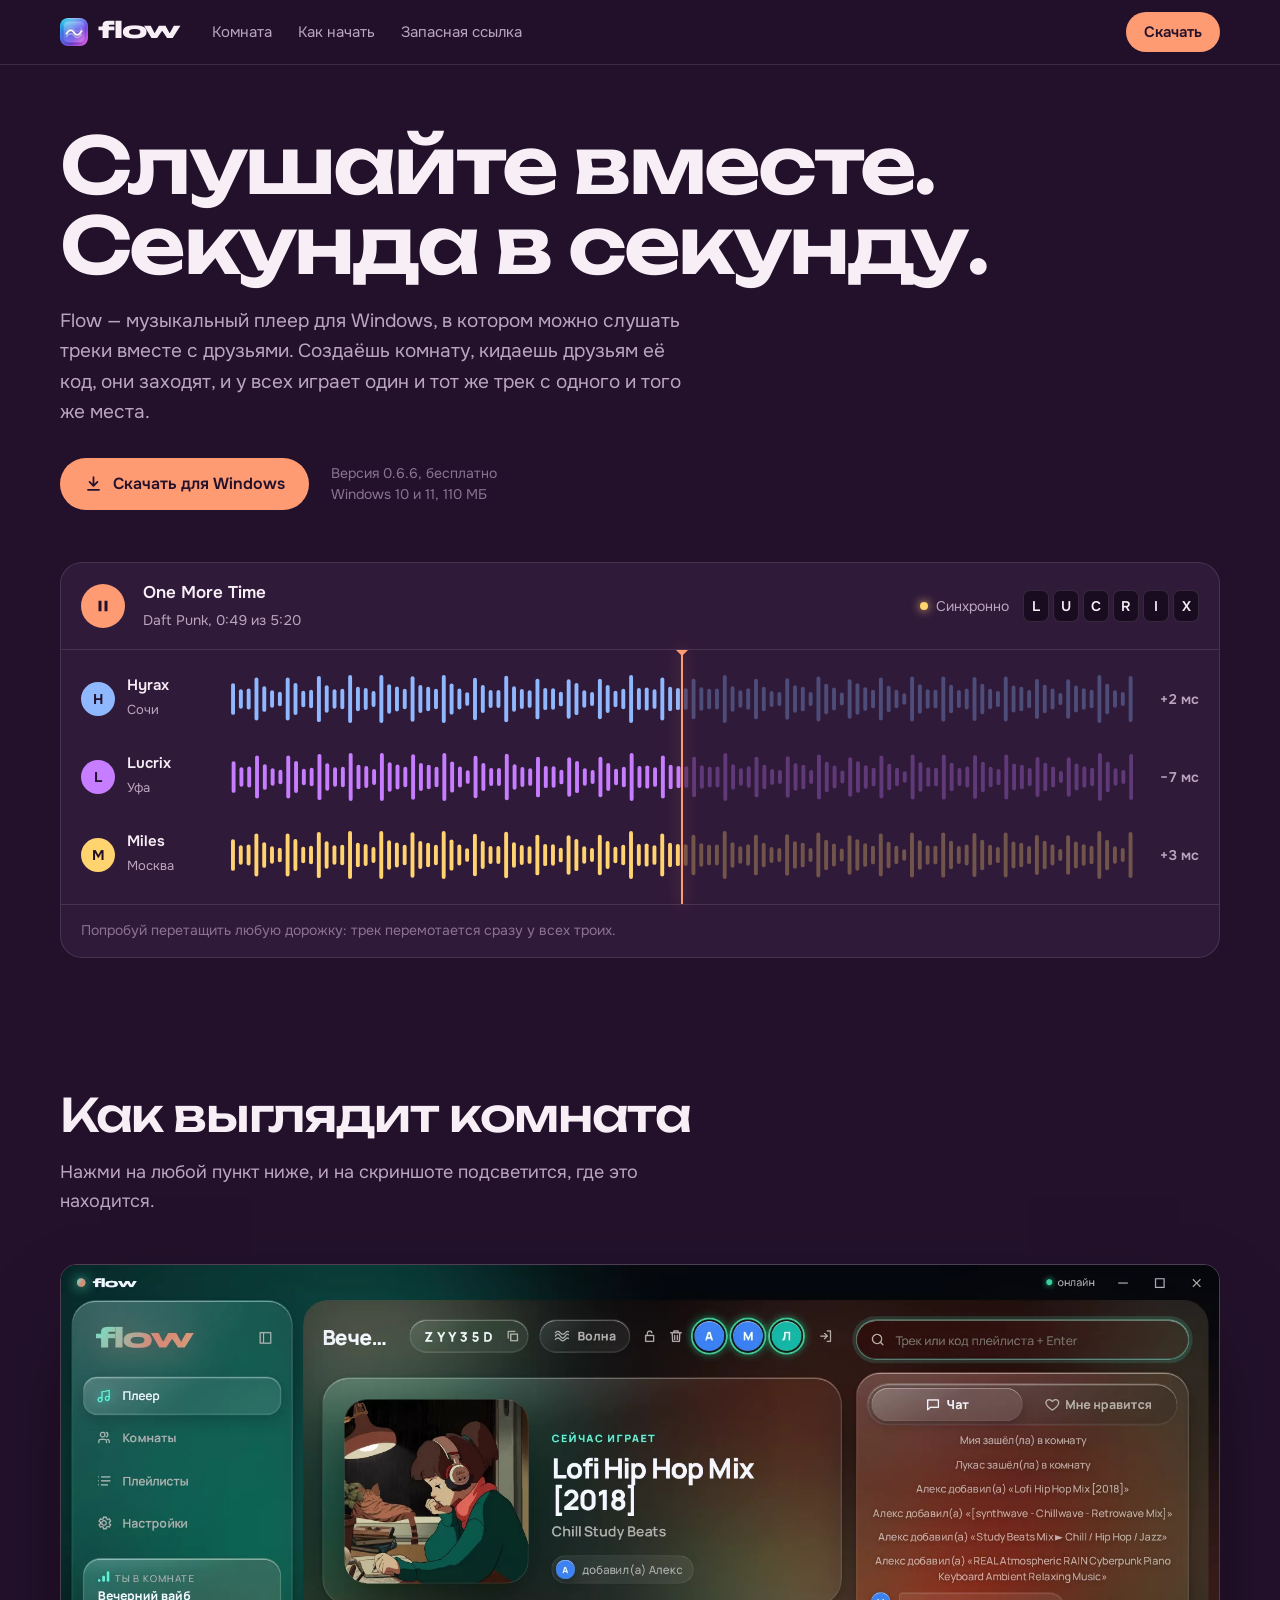
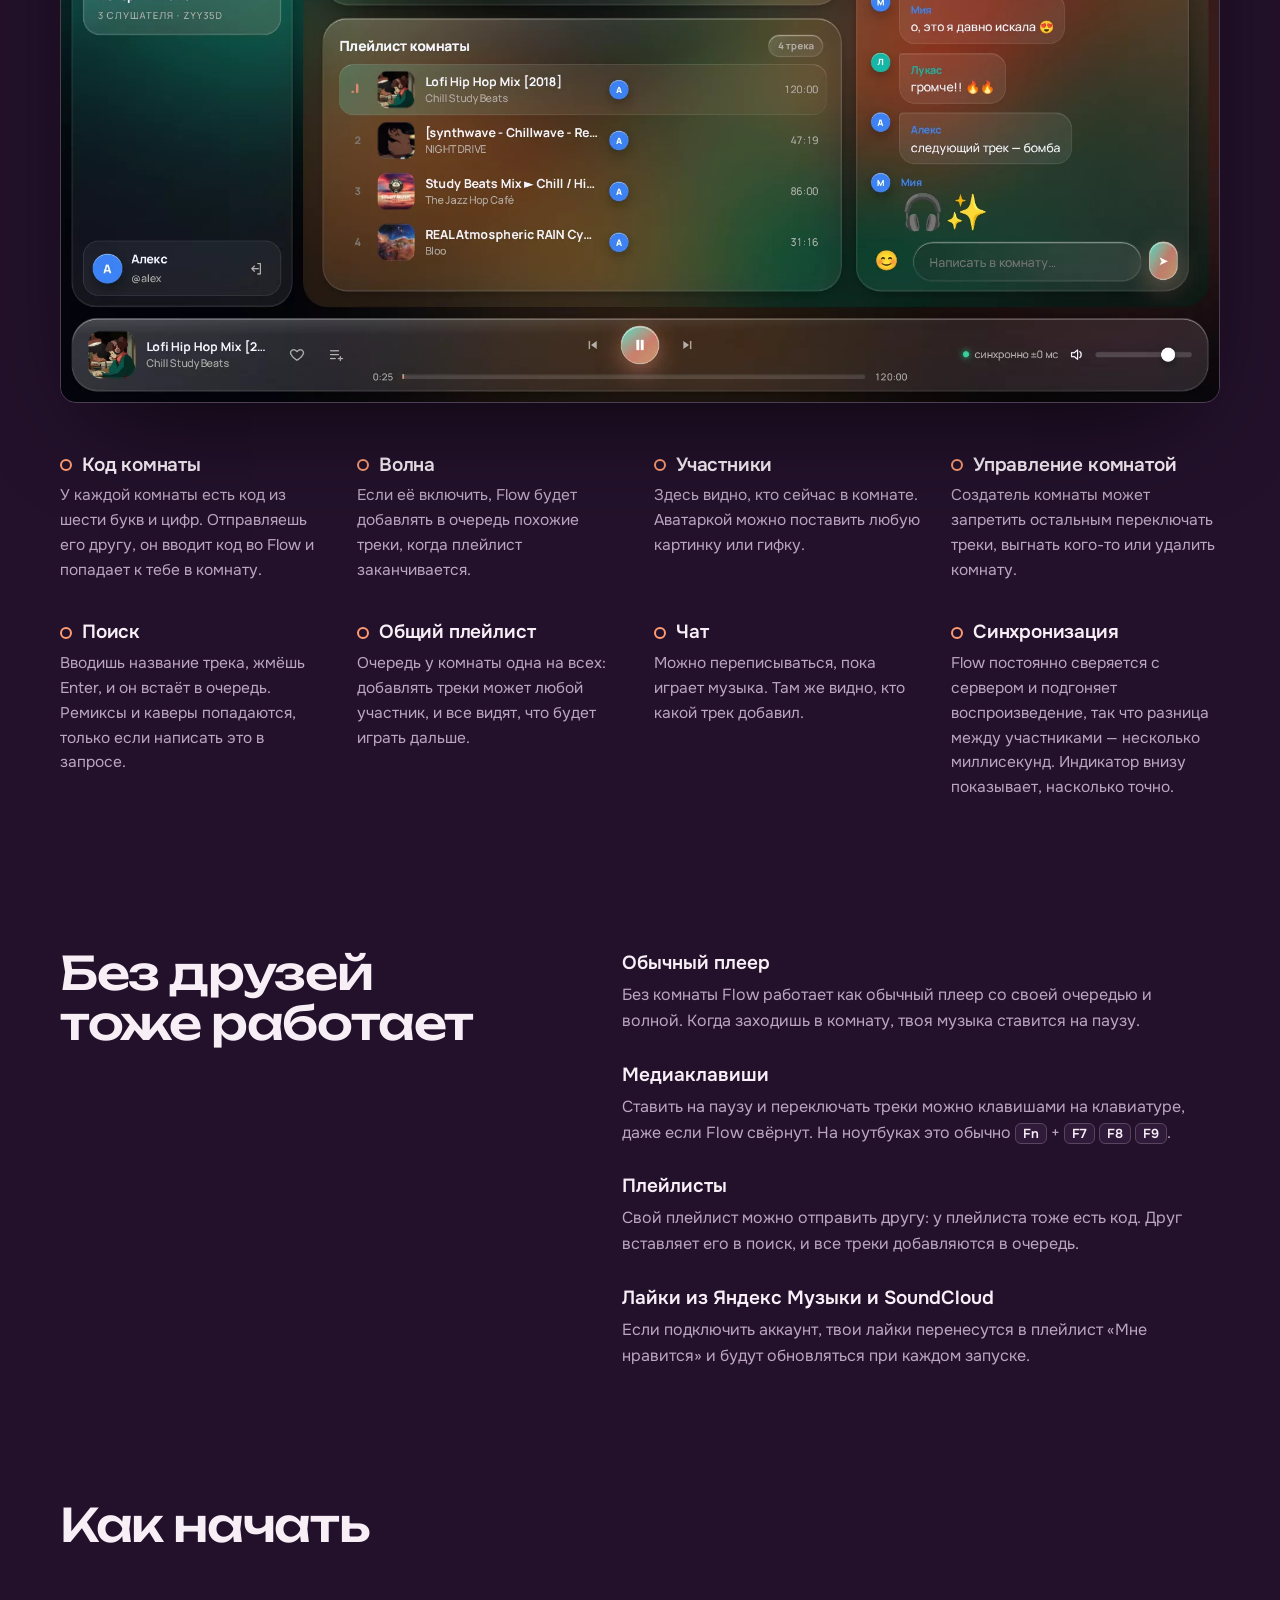
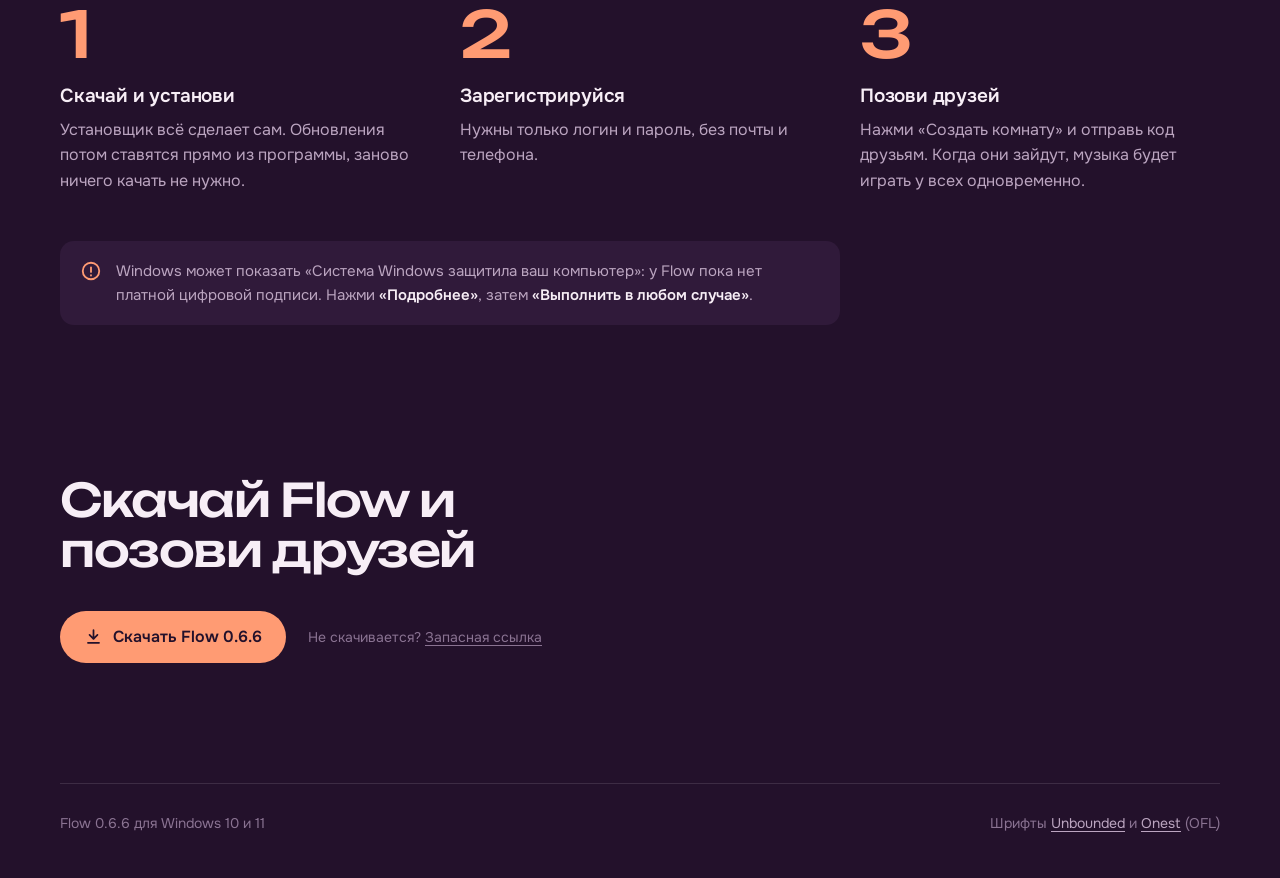
==== commit 7f95fb46: "Сайт: понятные тексты, новые города в демо Co-Authored-By: Жорик <zhorik@noreply.local>" ====
--- a/index.html
+++ b/index.html
@@ -128,8 +128,8 @@
 .solo { display: grid; grid-template-columns: 1fr 1.2fr; gap: 64px; align-items: start; }
 .solo dl { display: grid; gap: 26px; }
 .solo dt { font-weight: 600; font-size: 19px; }
+kbd { font: 600 13px Onest; padding: 1px 7px; border-radius: 6px; border: 1px solid var(--line-2); background: var(--surface); color: var(--text); }
 .solo dd { color: var(--muted); font-size: 16px; margin-top: 4px; max-width: 36em; }
-kbd { font: 600 13px Onest; padding: 1px 7px; border-radius: 6px; border: 1px solid var(--line-2); background: var(--surface); color: var(--text); }
 
 /* шаги */
 .steps { list-style: none; display: grid; grid-template-columns: repeat(3, 1fr); gap: 40px; margin-top: 52px; counter-reset: s; }
@@ -190,7 +190,7 @@
 <main class="wrap">
   <header class="hero">
     <h1>Слушайте вместе. Секунда в&nbsp;секунду.</h1>
-    <p class="lead">Flow — плеер для Windows с комнатами. Создай комнату, отправь другу код, и трек зазвучит у вас одновременно, даже если вы в разных городах.</p>
+    <p class="lead">Flow — музыкальный плеер для Windows, в котором можно слушать треки вместе с друзьями. Создаёшь комнату, кидаешь друзьям её код, они заходят, и у всех играет один и тот же трек с одного и того же места.</p>
     <div class="cta">
       <a class="btn lamp" href="https://github.com/Lucrix1337/flow/releases/latest/download/Flow-Setup.exe"><svg viewBox="0 0 24 24" fill="none" stroke="currentColor" stroke-width="2.2" stroke-linecap="round" stroke-linejoin="round"><path d="M12 4v11m-5-5 5 5 5-5M5 20h14"/></svg>Скачать для Windows</a>
       <small>Версия 0.6.6, бесплатно<br>Windows 10 и 11, 110 МБ</small>
@@ -206,54 +206,54 @@
         </div>
       </div>
       <div class="lanes" id="lanes">
-        <div class="lane" style="--c: var(--hyrax)"><div class="who"><span class="av">H</span><div><b>Hyrax</b><span>Москва</span></div></div><canvas></canvas><div class="off">—</div></div>
+        <div class="lane" style="--c: var(--hyrax)"><div class="who"><span class="av">H</span><div><b>Hyrax</b><span>Сочи</span></div></div><canvas></canvas><div class="off">—</div></div>
         <div class="lane" style="--c: var(--lucrix)"><div class="who"><span class="av">L</span><div><b>Lucrix</b><span>Уфа</span></div></div><canvas></canvas><div class="off">—</div></div>
-        <div class="lane" style="--c: var(--miles)"><div class="who"><span class="av">M</span><div><b>Miles</b><span>Новосибирск</span></div></div><canvas></canvas><div class="off">—</div></div>
+        <div class="lane" style="--c: var(--miles)"><div class="who"><span class="av">M</span><div><b>Miles</b><span>Москва</span></div></div><canvas></canvas><div class="off">—</div></div>
         <div class="needle" id="needle"></div>
       </div>
-      <p class="demo-note">Потяни любую дорожку, чтобы перемотать: трек перескочит у всех троих сразу.</p>
+      <p class="demo-note">Попробуй перетащить любую дорожку: трек перемотается сразу у всех троих.</p>
     </div>
   </header>
 
   <section id="room">
-    <h2>Что есть в комнате</h2>
-    <p class="sec-lead">Выбери пункт, и он подсветится в окне. Это настоящий интерфейс Flow, а не макет.</p>
+    <h2>Как выглядит комната</h2>
+    <p class="sec-lead">Нажми на любой пункт ниже, и на скриншоте подсветится, где это находится.</p>
     <div class="shot" id="shot"><img src="img/room.webp" alt="Комната Flow: плеер, общий плейлист, участники и чат" width="1980" height="1260"></div>
     <ul class="parts" id="parts">
-      <li tabindex="0" data-x="35.5" data-y="9.7" data-r="70"><h3>Код комнаты</h3><p>Шесть символов. Друг вводит их, и он внутри.</p></li>
-      <li tabindex="0" data-x="45.3" data-y="9.7" data-r="60"><h3>Волна</h3><p>Очередь не кончается: похожие треки подбираются сами.</p></li>
-      <li tabindex="0" data-x="59.3" data-y="9.7" data-r="80"><h3>Кто слушает</h3><p>Все, кто в комнате сейчас, с аватарками. Можно даже гифку.</p></li>
-      <li tabindex="0" data-x="51.8" data-y="9.7" data-r="40"><h3>Хозяин решает</h3><p>Закрыть управление, выгнать участника или удалить комнату.</p></li>
-      <li tabindex="0" data-x="80.8" data-y="10.2" data-r="120"><h3>Поиск</h3><p>Пишешь название и жмёшь Enter. Flow сам находит нужную версию, а каверы и ремиксы ставит, только если попросишь.</p></li>
-      <li tabindex="0" data-x="45" data-y="66" data-r="260"><h3>Общий плейлист</h3><p>Добавлять треки может каждый, порядок видят все.</p></li>
-      <li tabindex="0" data-x="82.8" data-y="52" data-r="290"><h3>Чат</h3><p>Обсуждать трек прямо во время прослушивания, с эмодзи.</p></li>
-      <li tabindex="0" data-x="80.5" data-y="93.5" data-r="60"><h3>Синхронно</h3><p>Flow сверяет часы с сервером и подстраивает звук, пока вы слушаете.</p></li>
+      <li tabindex="0" data-x="35.5" data-y="9.7" data-r="70"><h3>Код комнаты</h3><p>У каждой комнаты есть код из шести букв и цифр. Отправляешь его другу, он вводит код во Flow и попадает к тебе в комнату.</p></li>
+      <li tabindex="0" data-x="45.3" data-y="9.7" data-r="60"><h3>Волна</h3><p>Если её включить, Flow будет добавлять в очередь похожие треки, когда плейлист заканчивается.</p></li>
+      <li tabindex="0" data-x="59.3" data-y="9.7" data-r="80"><h3>Участники</h3><p>Здесь видно, кто сейчас в комнате. Аватаркой можно поставить любую картинку или гифку.</p></li>
+      <li tabindex="0" data-x="52.5" data-y="9.7" data-r="55"><h3>Управление комнатой</h3><p>Создатель комнаты может запретить остальным переключать треки, выгнать кого-то или удалить комнату.</p></li>
+      <li tabindex="0" data-x="80.8" data-y="10.2" data-r="120"><h3>Поиск</h3><p>Вводишь название трека, жмёшь Enter, и он встаёт в очередь. Ремиксы и каверы попадаются, только если написать это в запросе.</p></li>
+      <li tabindex="0" data-x="45" data-y="66" data-r="260"><h3>Общий плейлист</h3><p>Очередь у комнаты одна на всех: добавлять треки может любой участник, и все видят, что будет играть дальше.</p></li>
+      <li tabindex="0" data-x="82.8" data-y="52" data-r="290"><h3>Чат</h3><p>Можно переписываться, пока играет музыка. Там же видно, кто какой трек добавил.</p></li>
+      <li tabindex="0" data-x="80.5" data-y="93.5" data-r="60"><h3>Синхронизация</h3><p>Flow постоянно сверяется с сервером и подгоняет воспроизведение, так что разница между участниками — несколько миллисекунд. Индикатор внизу показывает, насколько точно.</p></li>
     </ul>
   </section>
 
   <section class="solo">
-    <h2>И просто плеер, когда друзей нет онлайн</h2>
+    <h2>Без друзей тоже работает</h2>
     <dl>
-      <div><dt>Своя очередь и волна</dt><dd>Без комнаты Flow работает как обычный плеер. Зайдёшь в комнату — твоя музыка встанет на паузу.</dd></div>
-      <div><dt>Медиаклавиши</dt><dd>Пауза и переключение треков с клавиатуры, даже когда окно свёрнуто: <kbd>Fn</kbd> + <kbd>F7</kbd> <kbd>F8</kbd> <kbd>F9</kbd>.</dd></div>
-      <div><dt>Плейлисты с кодом</dt><dd>Собери плейлист и отправь другу его код. Он вставит код в поиск, и все треки окажутся в очереди.</dd></div>
-      <div><dt>Лайки из Яндекс Музыки и SoundCloud</dt><dd>Подключи аккаунт, и лайки появятся в плейлисте «Мне нравится». Обновляются при каждом запуске.</dd></div>
+      <div><dt>Обычный плеер</dt><dd>Без комнаты Flow работает как обычный плеер со своей очередью и волной. Когда заходишь в комнату, твоя музыка ставится на паузу.</dd></div>
+      <div><dt>Медиаклавиши</dt><dd>Ставить на паузу и переключать треки можно клавишами на клавиатуре, даже если Flow свёрнут. На ноутбуках это обычно <kbd>Fn</kbd> + <kbd>F7</kbd> <kbd>F8</kbd> <kbd>F9</kbd>.</dd></div>
+      <div><dt>Плейлисты</dt><dd>Свой плейлист можно отправить другу: у плейлиста тоже есть код. Друг вставляет его в поиск, и все треки добавляются в очередь.</dd></div>
+      <div><dt>Лайки из Яндекс Музыки и SoundCloud</dt><dd>Если подключить аккаунт, твои лайки перенесутся в плейлист «Мне нравится» и будут обновляться при каждом запуске.</dd></div>
     </dl>
   </section>
 
   <section id="start">
     <h2>Как начать</h2>
     <ol class="steps">
-      <li><h3>Скачай и установи</h3><p>Установка в один клик. Новые версии потом приходят сами, кнопкой в окне программы.</p></li>
-      <li><h3>Создай аккаунт</h3><p>Только логин и пароль. Друзья увидят твоё имя и аватарку.</p></li>
-      <li><h3>Позови друзей</h3><p>Создай комнату и отправь код. Как только друг зайдёт, вы слушаете вместе.</p></li>
+      <li><h3>Скачай и установи</h3><p>Установщик всё сделает сам. Обновления потом ставятся прямо из программы, заново ничего качать не нужно.</p></li>
+      <li><h3>Зарегистрируйся</h3><p>Нужны только логин и пароль, без почты и телефона.</p></li>
+      <li><h3>Позови друзей</h3><p>Нажми «Создать комнату» и отправь код друзьям. Когда они зайдут, музыка будет играть у всех одновременно.</p></li>
     </ol>
     <div class="notice"><svg viewBox="0 0 24 24" fill="none" stroke="currentColor" stroke-width="2" stroke-linecap="round" stroke-linejoin="round"><circle cx="12" cy="12" r="9"/><path d="M12 8v5M12 16.5v.5"/></svg>
       <div>Windows может показать «Система Windows защитила ваш компьютер»: у Flow пока нет платной цифровой подписи. Нажми <b>«Подробнее»</b>, затем <b>«Выполнить в любом случае»</b>.</div></div>
   </section>
 
   <div class="final">
-    <h2>Позови тех, с кем хочется слушать</h2>
+    <h2>Скачай Flow и позови друзей</h2>
     <div class="cta">
       <a class="btn lamp" href="https://github.com/Lucrix1337/flow/releases/latest/download/Flow-Setup.exe"><svg viewBox="0 0 24 24" fill="none" stroke="currentColor" stroke-width="2.2" stroke-linecap="round" stroke-linejoin="round"><path d="M12 4v11m-5-5 5 5 5-5M5 20h14"/></svg>Скачать Flow 0.6.6</a>
       <small>Не скачивается? <a href="https://unison.148-253-209-182.sslip.io/download/Flow-Setup.exe" style="text-decoration:underline;text-underline-offset:3px">Запасная ссылка</a></small>
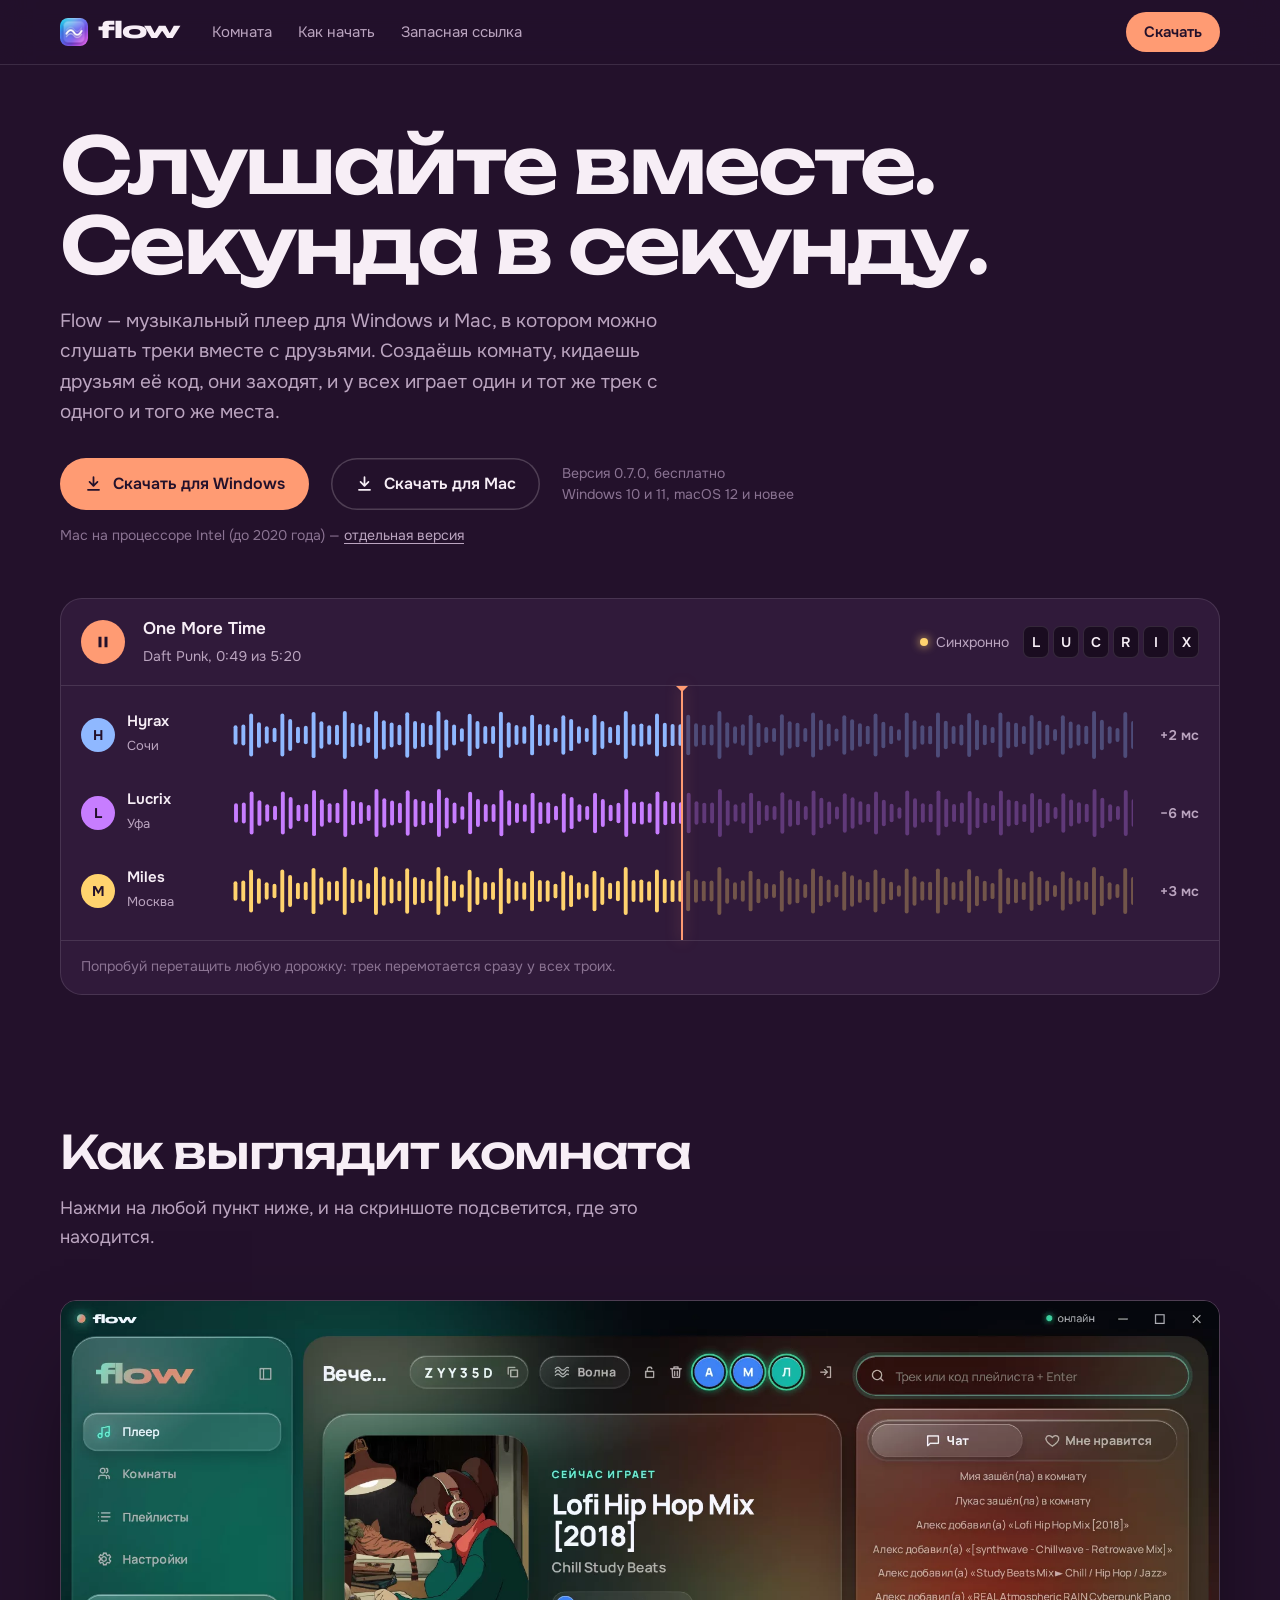
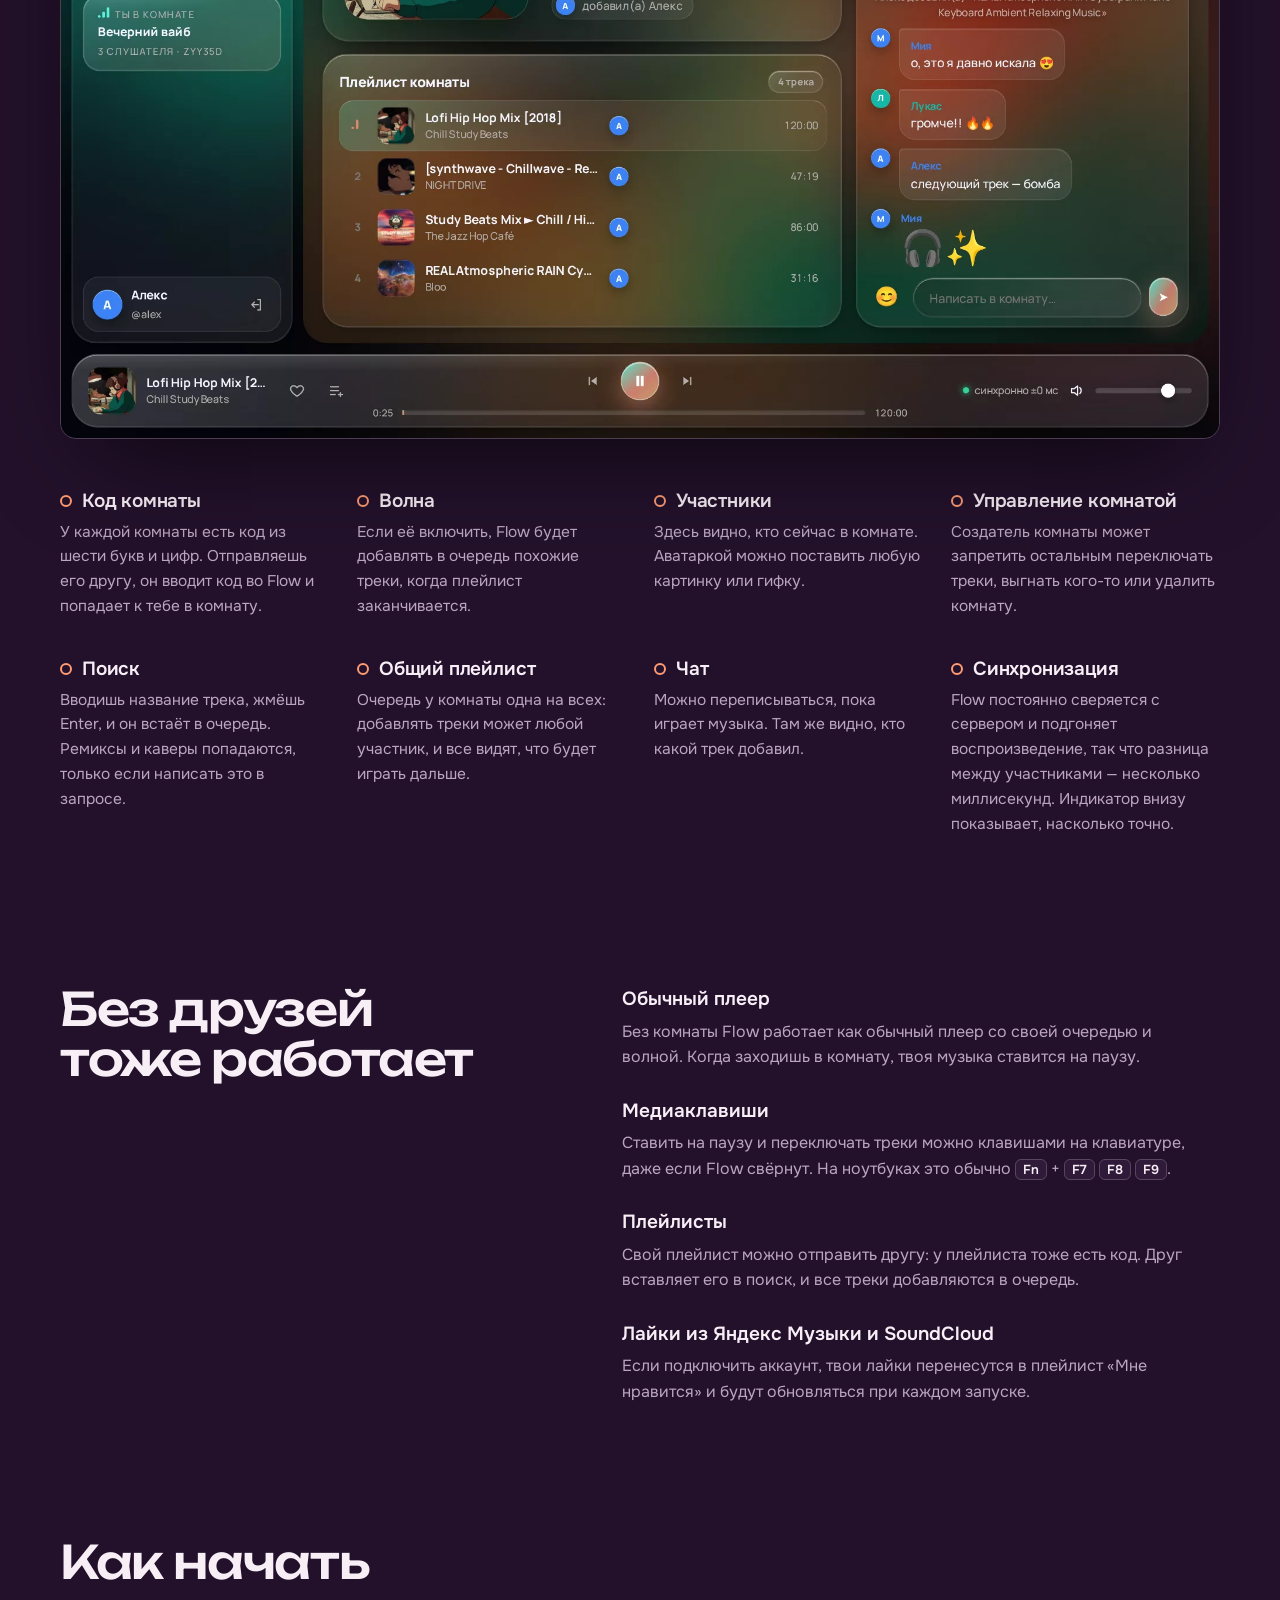
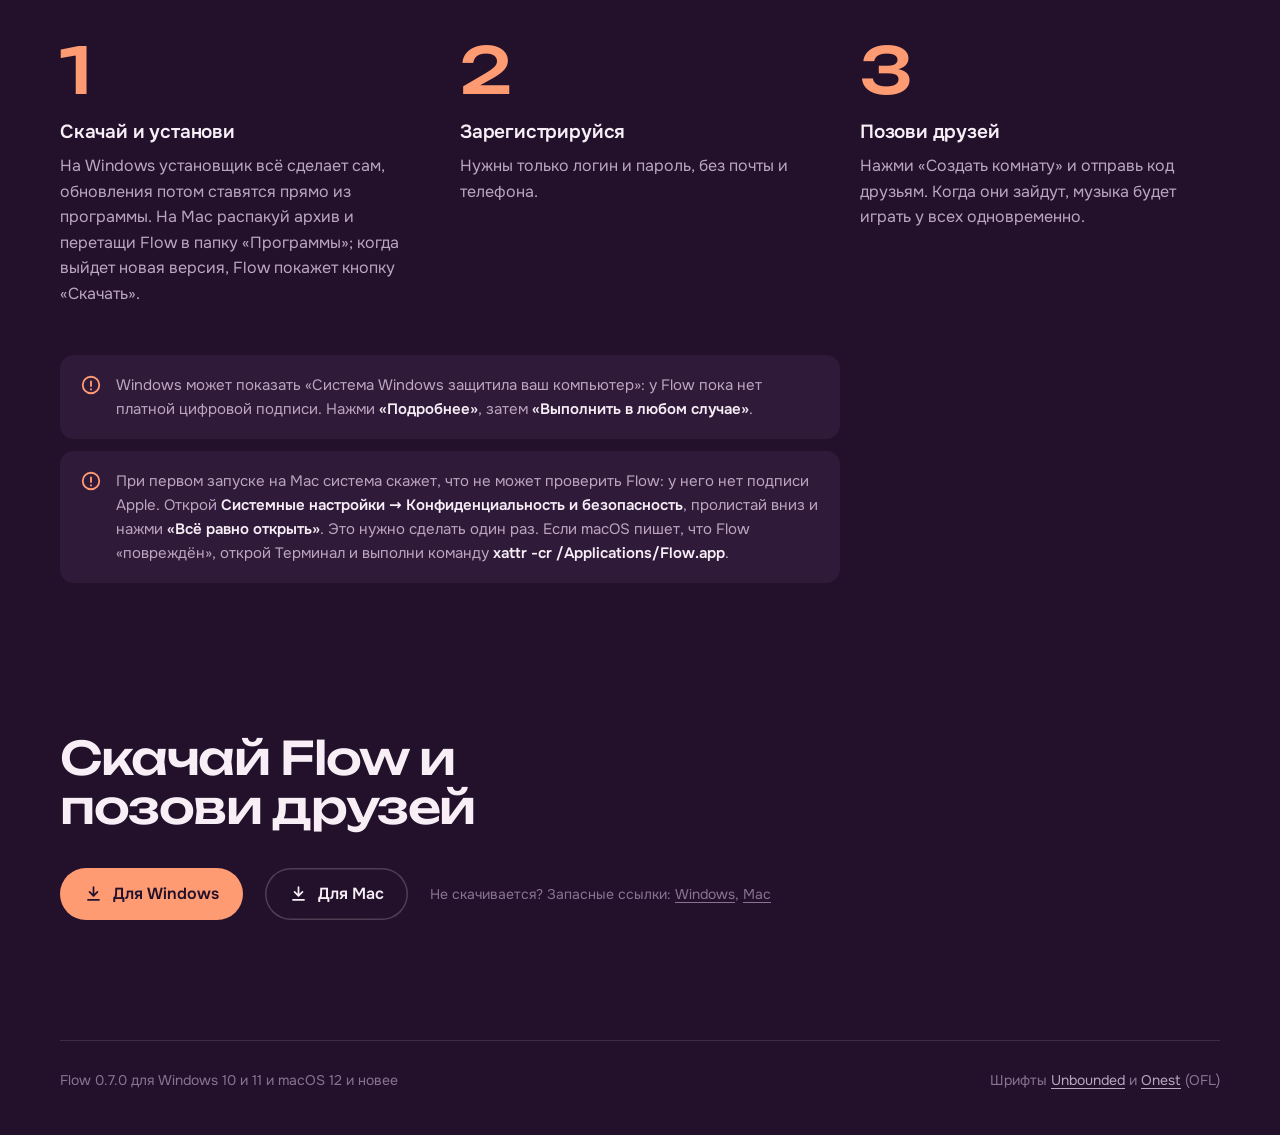
==== commit 06f616b5: "Сайт: Flow 0.7.0, версия для Mac Co-Authored-By: Claude Opus 5.5 <noreply@anthropic.com>" ====
--- a/index.html
+++ b/index.html
@@ -4,7 +4,7 @@
 <meta charset="utf-8">
 <meta name="viewport" content="width=device-width, initial-scale=1">
 <title>Flow — музыка с друзьями, синхронно</title>
-<meta name="description" content="Flow — плеер для Windows с комнатами: отправь другу код, и трек зазвучит у вас одновременно. Общий плейлист, волна, чат.">
+<meta name="description" content="Flow — плеер для Windows и Mac с комнатами: отправь другу код, и трек зазвучит у вас одновременно. Общий плейлист, волна, чат.">
 <meta property="og:title" content="Flow — музыка с друзьями, синхронно">
 <meta property="og:description" content="Комната по коду, общий плейлист и звук у всех одновременно — с точностью до миллисекунд.">
 <meta property="og:image" content="img/room.webp">
@@ -60,6 +60,11 @@
 .btn.lamp:hover { filter: brightness(1.08); }
 .btn.lamp:active { transform: translateY(1px); }
 .btn.sm { height: 40px; padding: 0 18px; font-size: 15px; }
+.btn.line { box-shadow: inset 0 0 0 1.5px var(--line-2); color: var(--text); }
+.btn.line:hover { background: var(--surface); }
+.cta .alt { color: var(--dim); font-size: 14px; flex-basis: 100%; margin-top: -8px; }
+.cta .alt a { color: var(--muted); text-decoration: underline; text-underline-offset: 3px; }
+.cta .alt a:hover { color: var(--text); }
 
 /* первый экран */
 .hero { padding: 60px 0 0; }
@@ -139,6 +144,7 @@
 .notice { display: flex; gap: 14px; margin-top: 48px; padding: 18px 20px; border-radius: 14px; background: var(--surface); color: var(--muted); font-size: 15px; max-width: 780px; }
 .notice svg { width: 22px; height: 22px; color: var(--accent); flex: none; margin-top: 1px; }
 .notice b { color: var(--text); font-weight: 600; }
+.notice + .notice { margin-top: 12px; }
 
 .final { padding: 150px 0 40px; }
 .final h2 { max-width: 16ch; }
@@ -184,16 +190,18 @@
 <nav><div class="wrap">
   <a class="logo" href="#"><img src="img/icon.png" alt="">flow</a>
   <div class="links"><a href="#room">Комната</a><a href="#start">Как начать</a><a href="https://unison.148-253-209-182.sslip.io/download/Flow-Setup.exe">Запасная ссылка</a></div>
-  <a class="btn lamp sm" href="https://github.com/Lucrix1337/flow/releases/latest/download/Flow-Setup.exe">Скачать</a>
+  <a class="btn lamp sm" href="https://github.com/Lucrix1337/flow/releases/latest/download/Flow-Setup.exe" data-os-link>Скачать</a>
 </div></nav>
 
 <main class="wrap">
   <header class="hero">
     <h1>Слушайте вместе. Секунда в&nbsp;секунду.</h1>
-    <p class="lead">Flow — музыкальный плеер для Windows, в котором можно слушать треки вместе с друзьями. Создаёшь комнату, кидаешь друзьям её код, они заходят, и у всех играет один и тот же трек с одного и того же места.</p>
+    <p class="lead">Flow — музыкальный плеер для Windows и Mac, в котором можно слушать треки вместе с друзьями. Создаёшь комнату, кидаешь друзьям её код, они заходят, и у всех играет один и тот же трек с одного и того же места.</p>
     <div class="cta">
       <a class="btn lamp" href="https://github.com/Lucrix1337/flow/releases/latest/download/Flow-Setup.exe"><svg viewBox="0 0 24 24" fill="none" stroke="currentColor" stroke-width="2.2" stroke-linecap="round" stroke-linejoin="round"><path d="M12 4v11m-5-5 5 5 5-5M5 20h14"/></svg>Скачать для Windows</a>
-      <small>Версия 0.6.6, бесплатно<br>Windows 10 и 11, 110 МБ</small>
+      <a class="btn line" href="https://github.com/Lucrix1337/flow/releases/latest/download/Flow-mac-arm64.zip"><svg viewBox="0 0 24 24" fill="none" stroke="currentColor" stroke-width="2.2" stroke-linecap="round" stroke-linejoin="round"><path d="M12 4v11m-5-5 5 5 5-5M5 20h14"/></svg>Скачать для Mac</a>
+      <small>Версия 0.7.0, бесплатно<br>Windows 10 и 11, macOS 12 и новее</small>
+      <span class="alt">Mac на процессоре Intel (до 2020 года) — <a href="https://github.com/Lucrix1337/flow/releases/latest/download/Flow-mac-x64.zip">отдельная версия</a></span>
     </div>
 
     <div class="demo paused" id="demo">
@@ -244,28 +252,34 @@
   <section id="start">
     <h2>Как начать</h2>
     <ol class="steps">
-      <li><h3>Скачай и установи</h3><p>Установщик всё сделает сам. Обновления потом ставятся прямо из программы, заново ничего качать не нужно.</p></li>
+      <li><h3>Скачай и установи</h3><p>На Windows установщик всё сделает сам, обновления потом ставятся прямо из программы. На Mac распакуй архив и перетащи Flow в папку «Программы»; когда выйдет новая версия, Flow покажет кнопку «Скачать».</p></li>
       <li><h3>Зарегистрируйся</h3><p>Нужны только логин и пароль, без почты и телефона.</p></li>
       <li><h3>Позови друзей</h3><p>Нажми «Создать комнату» и отправь код друзьям. Когда они зайдут, музыка будет играть у всех одновременно.</p></li>
     </ol>
     <div class="notice"><svg viewBox="0 0 24 24" fill="none" stroke="currentColor" stroke-width="2" stroke-linecap="round" stroke-linejoin="round"><circle cx="12" cy="12" r="9"/><path d="M12 8v5M12 16.5v.5"/></svg>
       <div>Windows может показать «Система Windows защитила ваш компьютер»: у Flow пока нет платной цифровой подписи. Нажми <b>«Подробнее»</b>, затем <b>«Выполнить в любом случае»</b>.</div></div>
+    <div class="notice"><svg viewBox="0 0 24 24" fill="none" stroke="currentColor" stroke-width="2" stroke-linecap="round" stroke-linejoin="round"><circle cx="12" cy="12" r="9"/><path d="M12 8v5M12 16.5v.5"/></svg>
+      <div>При первом запуске на Mac система скажет, что не может проверить Flow: у него нет подписи Apple. Открой <b>Системные настройки → Конфиденциальность и безопасность</b>, пролистай вниз и нажми <b>«Всё равно открыть»</b>. Это нужно сделать один раз. Если macOS пишет, что Flow «повреждён», открой Терминал и выполни команду <b>xattr -cr /Applications/Flow.app</b>.</div></div>
   </section>
 
   <div class="final">
     <h2>Скачай Flow и позови друзей</h2>
     <div class="cta">
-      <a class="btn lamp" href="https://github.com/Lucrix1337/flow/releases/latest/download/Flow-Setup.exe"><svg viewBox="0 0 24 24" fill="none" stroke="currentColor" stroke-width="2.2" stroke-linecap="round" stroke-linejoin="round"><path d="M12 4v11m-5-5 5 5 5-5M5 20h14"/></svg>Скачать Flow 0.6.6</a>
-      <small>Не скачивается? <a href="https://unison.148-253-209-182.sslip.io/download/Flow-Setup.exe" style="text-decoration:underline;text-underline-offset:3px">Запасная ссылка</a></small>
+      <a class="btn lamp" href="https://github.com/Lucrix1337/flow/releases/latest/download/Flow-Setup.exe"><svg viewBox="0 0 24 24" fill="none" stroke="currentColor" stroke-width="2.2" stroke-linecap="round" stroke-linejoin="round"><path d="M12 4v11m-5-5 5 5 5-5M5 20h14"/></svg>Для Windows</a>
+      <a class="btn line" href="https://github.com/Lucrix1337/flow/releases/latest/download/Flow-mac-arm64.zip"><svg viewBox="0 0 24 24" fill="none" stroke="currentColor" stroke-width="2.2" stroke-linecap="round" stroke-linejoin="round"><path d="M12 4v11m-5-5 5 5 5-5M5 20h14"/></svg>Для Mac</a>
+      <small>Не скачивается? Запасные ссылки: <a href="https://unison.148-253-209-182.sslip.io/download/Flow-Setup.exe" style="text-decoration:underline;text-underline-offset:3px">Windows</a>, <a href="https://unison.148-253-209-182.sslip.io/download/Flow-mac-arm64.zip" style="text-decoration:underline;text-underline-offset:3px">Mac</a></small>
     </div>
   </div>
 
   <footer>
-    <span>Flow 0.6.6 для Windows 10 и 11</span>
+    <span>Flow 0.7.0 для Windows 10 и 11 и macOS 12 и новее</span>
     <span>Шрифты <a href="https://fonts.google.com/specimen/Unbounded">Unbounded</a> и <a href="https://fonts.google.com/specimen/Onest">Onest</a> (OFL)</span>
   </footer>
 </main>
 <script>
+// с Mac кнопка «Скачать» в шапке ведёт на версию для Mac
+if (/Macintosh|Mac OS X/.test(navigator.userAgent)) document.querySelectorAll("[data-os-link]").forEach((a) => { a.href = "https://github.com/Lucrix1337/flow/releases/latest/download/Flow-mac-arm64.zip"; });
+
 // ---------- живое демо: у всех один и тот же трек, игла общая ----------
 const demo = document.getElementById("demo"), lanesEl = document.getElementById("lanes"), needle = document.getElementById("needle");
 const lanes = [...lanesEl.querySelectorAll(".lane")].map(el => ({
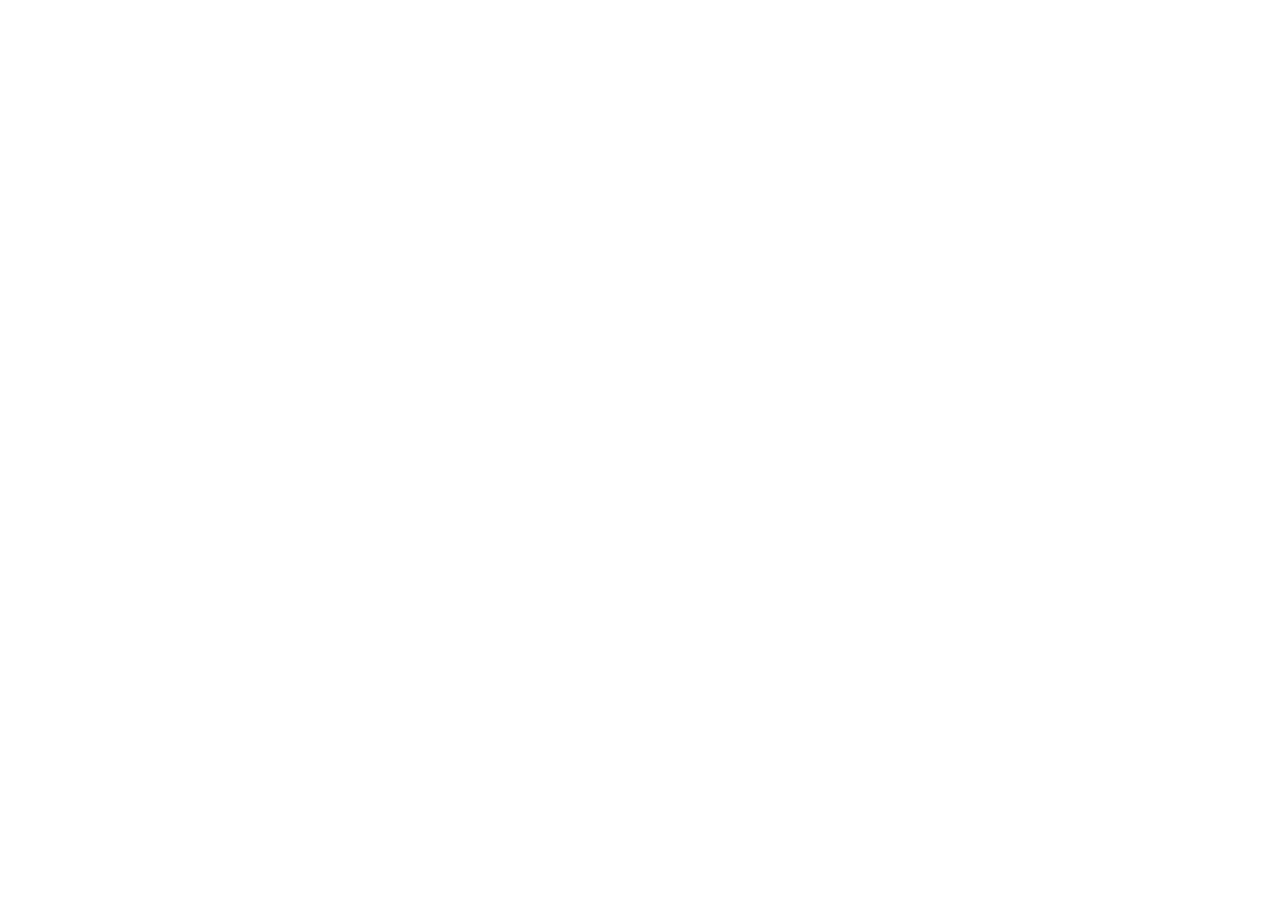
==== commit e412dfa7: "Сайт переехал на flowww.space: перенаправление, включая приглашения /join?КОД img/icon.png оставлен " ====
--- a/index.html
+++ b/index.html
@@ -1,422 +1,8 @@
 <!doctype html>
-<html lang="ru">
-<head>
-<meta charset="utf-8">
-<meta name="viewport" content="width=device-width, initial-scale=1">
-<title>Flow — музыка с друзьями, синхронно</title>
-<meta name="description" content="Flow — плеер для Windows и Mac с комнатами: отправь другу код, и трек зазвучит у вас одновременно. Общий плейлист, волна, чат.">
-<meta property="og:title" content="Flow — музыка с друзьями, синхронно">
-<meta property="og:description" content="Комната по коду, общий плейлист и звук у всех одновременно — с точностью до миллисекунд.">
-<meta property="og:image" content="img/room.webp">
-<meta name="theme-color" content="#23112b">
-<link rel="icon" href="img/icon.png">
-<link rel="stylesheet" href="onest.css">
-<style>
-@font-face { font-family: Syne; src: url(fonts/Syne.ttf); font-weight: 400 800; font-display: swap; }
-/* Unbounded (Google Fonts, SIL OFL 1.1) — только для заголовков */
-@font-face { font-family: Unbounded; font-weight: 400 800; font-display: swap; src: url(fonts/unbounded-cyrillic-ext.woff2) format('woff2'); unicode-range: U+0460-052F, U+1C80-1C8A, U+20B4, U+2DE0-2DFF, U+A640-A69F, U+FE2E-FE2F; }
-@font-face { font-family: Unbounded; font-weight: 400 800; font-display: swap; src: url(fonts/unbounded-cyrillic.woff2) format('woff2'); unicode-range: U+0301, U+0400-045F, U+0490-0491, U+04B0-04B1, U+2116; }
-@font-face { font-family: Unbounded; font-weight: 400 800; font-display: swap; src: url(fonts/unbounded-latin-ext.woff2) format('woff2'); unicode-range: U+0100-02BA, U+02BD-02C5, U+02C7-02CC, U+02CE-02D7, U+02DD-02FF, U+0304, U+0308, U+0329, U+1D00-1DBF, U+1E00-1E9F, U+1EF2-1EFF, U+2020, U+20A0-20AB, U+20AD-20C4, U+2113, U+2C60-2C7F, U+A720-A7FF; }
-@font-face { font-family: Unbounded; font-weight: 400 800; font-display: swap; src: url(fonts/unbounded-latin.woff2) format('woff2'); unicode-range: U+0000-00FF, U+0131, U+0152-0153, U+02BB-02BC, U+02C6, U+02DA, U+02DC, U+0304, U+0308, U+0329, U+2000-206F, U+20AC, U+2122, U+2191, U+2193, U+2212, U+2215, U+FEFF, U+FFFD; }
-
-/* палитра «Слива»: тёмный сливовый + персик; у каждого друга свой цвет дорожки */
-:root {
-  --bg: #23112b; --surface: #301a3a; --sunken: #1a0c20;
-  --text: #f7eef6; --muted: #bba5c0; --dim: #8a7392;
-  --line: rgba(247, 238, 246, .12); --line-2: rgba(247, 238, 246, .2);
-  --accent: #ff9b73; --on-accent: #23112b; --accent-glow: rgba(255, 155, 115, .5);
-  --nav-bg: rgba(35, 17, 43, .84); --shade: rgba(20, 8, 26, .78); --warn: #ff7a8a;
-  --hyrax: #8fb8ff; --lucrix: #c77dff; --miles: #ffd36e; --on-lane: #23112b;
-}
-@property --sx { syntax: "<percentage>"; inherits: true; initial-value: 50%; }
-@property --sy { syntax: "<percentage>"; inherits: true; initial-value: 50%; }
-@property --sr { syntax: "<length>"; inherits: true; initial-value: 0px; }
-
-* { box-sizing: border-box; margin: 0; padding: 0; }
-html { scroll-behavior: smooth; }
-body { background: var(--bg); color: var(--text); font: 400 17px/1.6 Onest, "Segoe UI", system-ui, sans-serif; -webkit-font-smoothing: antialiased; overflow-x: hidden; }
-a { color: inherit; text-decoration: none; }
-img { display: block; max-width: 100%; height: auto; }
-:focus-visible { outline: 2px solid var(--accent); outline-offset: 3px; border-radius: 6px; }
-.wrap { width: min(1160px, 100% - 32px); margin: 0 auto; }
-
-h1, h2 { font-family: Unbounded, Onest, sans-serif; text-wrap: balance; }
-h1 { font-size: clamp(38px, 6.2vw, 78px); line-height: 1.02; letter-spacing: -.035em; font-weight: 600; max-width: 13ch; }
-h2 { font-size: clamp(28px, 3.8vw, 46px); line-height: 1.08; letter-spacing: -.03em; font-weight: 500; max-width: 18ch; }
-h3 { font-size: 19px; line-height: 1.3; font-weight: 600; letter-spacing: -.01em; }
-
-/* навигация */
-nav { position: sticky; top: 0; z-index: 20; background: var(--nav-bg); backdrop-filter: blur(16px); -webkit-backdrop-filter: blur(16px); border-bottom: 1px solid var(--line); }
-nav .wrap { display: flex; align-items: center; gap: 32px; height: 64px; }
-.logo { display: flex; align-items: center; gap: 10px; font: 800 25px/1 Syne; letter-spacing: -.05em; padding-bottom: 3px; }
-.logo img { width: 28px; height: 28px; border-radius: 8px; margin-top: 3px; }
-nav .links { display: flex; gap: 26px; font-size: 15px; color: var(--muted); }
-nav .links a:hover { color: var(--text); }
-nav .btn { margin-left: auto; }
-
-.btn { display: inline-flex; align-items: center; gap: 10px; height: 52px; padding: 0 24px; border-radius: 999px; font-weight: 600; font-size: 16px; white-space: nowrap; transition: background .2s, transform .15s; }
-.btn svg { width: 19px; height: 19px; flex: none; }
-.btn.lamp { background: var(--accent); color: var(--on-accent); }
-.btn.lamp:hover { filter: brightness(1.08); }
-.btn.lamp:active { transform: translateY(1px); }
-.btn.sm { height: 40px; padding: 0 18px; font-size: 15px; }
-.btn.line { box-shadow: inset 0 0 0 1.5px var(--line-2); color: var(--text); }
-.btn.line:hover { background: var(--surface); }
-.cta .alt { color: var(--dim); font-size: 14px; flex-basis: 100%; margin-top: -8px; }
-.cta .alt a { color: var(--muted); text-decoration: underline; text-underline-offset: 3px; }
-.cta .alt a:hover { color: var(--text); }
-
-/* первый экран */
-.hero { padding: 60px 0 0; }
-.hero .lead { font-size: 19px; color: var(--muted); max-width: 33em; margin-top: 22px; }
-.hero .cta { display: flex; align-items: center; gap: 22px; flex-wrap: wrap; margin-top: 30px; }
-.hero .cta small { color: var(--dim); font-size: 14px; line-height: 1.45; }
-
-/* живое демо: три дорожки, одна игла */
-.demo { position: relative; margin-top: 52px; border-radius: 22px; background: var(--surface); border: 1px solid var(--line); overflow: hidden; touch-action: pan-y; }
-.demo-bar { display: flex; align-items: center; gap: 18px; padding: 16px 20px; border-bottom: 1px solid var(--line); }
-.play { width: 44px; height: 44px; border-radius: 50%; border: 0; display: grid; place-items: center; background: var(--accent); color: var(--on-accent); cursor: pointer; flex: none; }
-.play svg { width: 18px; height: 18px; }
-.play .i-play { display: none; margin-left: 2px; }
-.demo.paused .play .i-play { display: block; }
-.demo.paused .play .i-pause { display: none; }
-.now { min-width: 0; }
-.now b { display: block; font-weight: 600; white-space: nowrap; overflow: hidden; text-overflow: ellipsis; }
-.now span { color: var(--muted); font-size: 14px; font-variant-numeric: tabular-nums; }
-.room { margin-left: auto; display: flex; align-items: center; gap: 14px; color: var(--muted); font-size: 14px; }
-.state { display: flex; align-items: center; gap: 8px; white-space: nowrap; }
-.state i { width: 8px; height: 8px; border-radius: 50%; background: var(--dim); transition: background .3s, box-shadow .3s; }
-.demo.synced .state i { background: var(--miles); box-shadow: 0 0 10px var(--miles); }
-
-.code { display: flex; gap: 4px; cursor: pointer; user-select: none; }
-.code b { width: 26px; height: 32px; display: grid; place-items: center; border-radius: 7px; font: 600 14px Onest; color: var(--text); background: var(--sunken); border: 1px solid var(--line); transition: color .3s, border-color .3s, box-shadow .3s, text-shadow .3s; }
-/* пасхалка: клик по коду — буквы подпрыгивают и загораются красным неоном, как ник админа в чате */
-.code.on b { color: #ff4d5e; border-color: rgba(255, 60, 80, .7); text-shadow: 0 0 6px rgba(255, 60, 80, .95), 0 0 16px rgba(255, 30, 60, .7);
-  box-shadow: 0 0 0 2px rgba(255, 40, 70, .14), 0 0 18px rgba(255, 30, 60, .35); animation: hop .5s cubic-bezier(.3, 1.6, .5, 1) both, neon 2.4s ease-in-out .6s infinite; }
-.code.on b:nth-child(2) { animation-delay: .06s, .66s; } .code.on b:nth-child(3) { animation-delay: .12s, .72s; }
-.code.on b:nth-child(4) { animation-delay: .18s, .78s; } .code.on b:nth-child(5) { animation-delay: .24s, .84s; } .code.on b:nth-child(6) { animation-delay: .3s, .9s; }
-@keyframes hop { 40% { transform: translateY(-8px) scale(1.06); } }
-@keyframes neon { 50% { text-shadow: 0 0 3px rgba(255, 60, 80, .8), 0 0 9px rgba(255, 30, 60, .45); } }
-
-.lanes { position: relative; padding: 10px 0; cursor: grab; }
-.lanes.drag { cursor: grabbing; }
-.lane { display: grid; grid-template-columns: 170px 1fr 86px; align-items: center; height: 78px; }
-.who { padding-left: 20px; display: flex; align-items: center; gap: 12px; min-width: 0; }
-.who .av { width: 34px; height: 34px; border-radius: 50%; display: grid; place-items: center; font-weight: 700; font-size: 14px; color: var(--on-lane); background: var(--c); flex: none; }
-.who b { display: block; font-weight: 600; font-size: 15px; line-height: 1.25; }
-.who span { color: var(--muted); font-size: 13px; }
-.lane canvas { width: 100%; height: 56px; display: block; }
-.off { padding-right: 20px; text-align: right; font-size: 14px; font-weight: 600; font-variant-numeric: tabular-nums; color: var(--muted); transition: color .3s; }
-.off.far { color: var(--warn); }
-/* игла — общая на все три дорожки */
-.needle { position: absolute; top: 0; bottom: 0; width: 2px; margin-left: -1px; background: var(--accent); pointer-events: none; box-shadow: 0 0 14px var(--accent-glow); }
-.needle::before { content: ""; position: absolute; top: 0; left: -5px; border: 6px solid transparent; border-top-color: var(--accent); }
-.demo-note { padding: 14px 20px 16px; border-top: 1px solid var(--line); color: var(--dim); font-size: 14px; }
-
-/* окно приложения с подсветкой */
-section { padding-top: 132px; }
-.sec-lead { color: var(--muted); font-size: 18px; margin-top: 18px; max-width: 34em; }
-.shot { transition: --sx .45s, --sy .45s, --sr .45s; position: relative; margin-top: 48px; border-radius: 16px; overflow: hidden; border: 1px solid var(--line-2); box-shadow: 0 40px 100px -40px rgba(0, 0, 0, .8); }
-.shot::after { content: ""; position: absolute; inset: 0; pointer-events: none; opacity: 0; transition: opacity .35s;
-  background: radial-gradient(circle at var(--sx) var(--sy), transparent var(--sr), var(--shade) calc(var(--sr) + 40px)); }
-.shot.lit::after { opacity: 1; }
-.parts { list-style: none; display: grid; grid-template-columns: repeat(4, 1fr); gap: 8px 28px; margin-top: 36px; }
-.parts li { padding: 14px 16px 16px; margin: 0 -16px; border-radius: 14px; cursor: default; transition: background .2s; }
-.parts li:hover, .parts li:focus-visible, .parts li.on { background: var(--surface); }
-.parts li h3 { display: flex; align-items: center; gap: 10px; }
-.parts li h3::before { content: ""; width: 8px; height: 8px; border-radius: 50%; border: 2px solid var(--accent); flex: none; transition: background .2s; }
-.parts li.on h3::before, .parts li:hover h3::before { background: var(--accent); }
-.parts p { color: var(--muted); font-size: 15.5px; margin-top: 6px; }
-.hint { color: var(--dim); font-size: 14px; margin-top: 14px; }
-
-/* без комнаты */
-.solo { display: grid; grid-template-columns: 1fr 1.2fr; gap: 64px; align-items: start; }
-.solo dl { display: grid; gap: 26px; }
-.solo dt { font-weight: 600; font-size: 19px; }
-kbd { font: 600 13px Onest; padding: 1px 7px; border-radius: 6px; border: 1px solid var(--line-2); background: var(--surface); color: var(--text); }
-.solo dd { color: var(--muted); font-size: 16px; margin-top: 4px; max-width: 36em; }
-
-/* шаги */
-.steps { list-style: none; display: grid; grid-template-columns: repeat(3, 1fr); gap: 40px; margin-top: 52px; counter-reset: s; }
-.steps li { counter-increment: s; }
-.steps li::before { content: counter(s); display: block; font: 500 64px/1 Unbounded; color: var(--accent); letter-spacing: -.04em; margin-bottom: 18px; }
-.steps p { color: var(--muted); font-size: 16px; margin-top: 8px; }
-.notice { display: flex; gap: 14px; margin-top: 48px; padding: 18px 20px; border-radius: 14px; background: var(--surface); color: var(--muted); font-size: 15px; max-width: 780px; }
-.notice svg { width: 22px; height: 22px; color: var(--accent); flex: none; margin-top: 1px; }
-.notice b { color: var(--text); font-weight: 600; }
-.notice + .notice { margin-top: 12px; }
-
-.final { padding: 150px 0 40px; }
-.final h2 { max-width: 16ch; }
-.final .cta { display: flex; align-items: center; gap: 22px; flex-wrap: wrap; margin-top: 36px; }
-.final small { color: var(--dim); font-size: 14px; }
-footer { display: flex; justify-content: space-between; gap: 12px 24px; flex-wrap: wrap; margin-top: 80px; padding: 28px 0 44px; border-top: 1px solid var(--line); color: var(--dim); font-size: 14px; }
-footer a { color: var(--muted); text-decoration: underline; text-underline-offset: 3px; }
-footer a:hover { color: var(--text); }
-
-@media (max-width: 980px) {
-  .parts { grid-template-columns: 1fr 1fr; }
-  .solo { grid-template-columns: 1fr; gap: 32px; }
-  .lane { grid-template-columns: 140px 1fr 72px; }
-}
-@media (max-width: 680px) {
-  nav .links { display: none; }
-  .hero { padding-top: 48px; }
-  .hero .lead { font-size: 17.5px; }
-  .demo { margin-top: 44px; border-radius: 18px; }
-  .demo-bar { flex-wrap: wrap; gap: 12px 14px; padding: 14px 16px; }
-  .room { margin-left: 0; width: 100%; justify-content: space-between; }
-  .lane { grid-template-columns: 1fr auto; grid-template-rows: auto 56px; height: auto; padding: 8px 0 4px; }
-  .who { padding-left: 16px; }
-  .who .av { width: 28px; height: 28px; font-size: 12px; }
-  .off { padding-right: 16px; grid-row: 1; grid-column: 2; }
-  .lane canvas { grid-column: 1 / -1; height: 52px; margin-top: 6px; }
-  .demo-note { padding: 12px 16px 14px; }
-  section { padding-top: 96px; }
-  .parts { grid-template-columns: 1fr; }
-  .shot { position: sticky; top: 76px; z-index: 5; margin-top: 36px; box-shadow: 0 0 0 12px var(--bg); }
-  .steps { grid-template-columns: 1fr; gap: 32px; }
-  .steps li::before { font-size: 48px; margin-bottom: 10px; }
-  .final { padding-top: 110px; }
-}
-@media (prefers-reduced-motion: reduce) {
-  html { scroll-behavior: auto; }
-  .shot { transition: none; }
-  .code.on b { animation: none; }
-}
-</style>
-</head>
-<body>
-<nav><div class="wrap">
-  <a class="logo" href="#"><img src="img/icon.png" alt="">flow</a>
-  <div class="links"><a href="#room">Комната</a><a href="#start">Как начать</a><a href="https://unison.148-253-209-182.sslip.io/download/Flow-Setup.exe">Запасная ссылка</a></div>
-  <a class="btn lamp sm" href="https://github.com/Lucrix1337/flow/releases/latest/download/Flow-Setup.exe" data-os-link>Скачать</a>
-</div></nav>
-
-<main class="wrap">
-  <header class="hero">
-    <h1>Слушайте вместе. Секунда в&nbsp;секунду.</h1>
-    <p class="lead">Flow — музыкальный плеер для Windows и Mac, в котором можно слушать треки вместе с друзьями. Создаёшь комнату, кидаешь друзьям её код, они заходят, и у всех играет один и тот же трек с одного и того же места.</p>
-    <div class="cta">
-      <a class="btn lamp" href="https://github.com/Lucrix1337/flow/releases/latest/download/Flow-Setup.exe"><svg viewBox="0 0 24 24" fill="none" stroke="currentColor" stroke-width="2.2" stroke-linecap="round" stroke-linejoin="round"><path d="M12 4v11m-5-5 5 5 5-5M5 20h14"/></svg>Скачать для Windows</a>
-      <a class="btn line" href="https://github.com/Lucrix1337/flow/releases/latest/download/Flow-mac-arm64.zip"><svg viewBox="0 0 24 24" fill="none" stroke="currentColor" stroke-width="2.2" stroke-linecap="round" stroke-linejoin="round"><path d="M12 4v11m-5-5 5 5 5-5M5 20h14"/></svg>Скачать для Mac</a>
-      <small>Версия 0.7.0, бесплатно<br>Windows 10 и 11, macOS 12 и новее</small>
-      <span class="alt">Mac на процессоре Intel (до 2020 года) — <a href="https://github.com/Lucrix1337/flow/releases/latest/download/Flow-mac-x64.zip">отдельная версия</a></span>
-    </div>
-
-    <div class="demo paused" id="demo">
-      <div class="demo-bar">
-        <button class="play" id="play" aria-label="Пауза у всех"><svg class="i-pause" viewBox="0 0 24 24" fill="currentColor"><path d="M6 5h4v14H6zM14 5h4v14h-4z"/></svg><svg class="i-play" viewBox="0 0 24 24" fill="currentColor"><path d="M7 4.5v15L19.5 12z"/></svg></button>
-        <div class="now"><b>One More Time</b><span>Daft Punk, <span id="time">0:00</span> из 5:20</span></div>
-        <div class="room">
-          <span class="state"><i></i><span id="state">Подключаемся</span></span>
-          <div class="code" id="egg" title="Код комнаты"><b>L</b><b>U</b><b>C</b><b>R</b><b>I</b><b>X</b></div>
-        </div>
-      </div>
-      <div class="lanes" id="lanes">
-        <div class="lane" style="--c: var(--hyrax)"><div class="who"><span class="av">H</span><div><b>Hyrax</b><span>Сочи</span></div></div><canvas></canvas><div class="off">—</div></div>
-        <div class="lane" style="--c: var(--lucrix)"><div class="who"><span class="av">L</span><div><b>Lucrix</b><span>Уфа</span></div></div><canvas></canvas><div class="off">—</div></div>
-        <div class="lane" style="--c: var(--miles)"><div class="who"><span class="av">M</span><div><b>Miles</b><span>Москва</span></div></div><canvas></canvas><div class="off">—</div></div>
-        <div class="needle" id="needle"></div>
-      </div>
-      <p class="demo-note">Попробуй перетащить любую дорожку: трек перемотается сразу у всех троих.</p>
-    </div>
-  </header>
-
-  <section id="room">
-    <h2>Как выглядит комната</h2>
-    <p class="sec-lead">Нажми на любой пункт ниже, и на скриншоте подсветится, где это находится.</p>
-    <div class="shot" id="shot"><img src="img/room.webp" alt="Комната Flow: плеер, общий плейлист, участники и чат" width="1980" height="1260"></div>
-    <ul class="parts" id="parts">
-      <li tabindex="0" data-x="35.5" data-y="9.7" data-r="70"><h3>Код комнаты</h3><p>У каждой комнаты есть код из шести букв и цифр. Отправляешь его другу, он вводит код во Flow и попадает к тебе в комнату.</p></li>
-      <li tabindex="0" data-x="45.3" data-y="9.7" data-r="60"><h3>Волна</h3><p>Если её включить, Flow будет добавлять в очередь похожие треки, когда плейлист заканчивается.</p></li>
-      <li tabindex="0" data-x="59.3" data-y="9.7" data-r="80"><h3>Участники</h3><p>Здесь видно, кто сейчас в комнате. Аватаркой можно поставить любую картинку или гифку.</p></li>
-      <li tabindex="0" data-x="52.5" data-y="9.7" data-r="55"><h3>Управление комнатой</h3><p>Создатель комнаты может запретить остальным переключать треки, выгнать кого-то или удалить комнату.</p></li>
-      <li tabindex="0" data-x="80.8" data-y="10.2" data-r="120"><h3>Поиск</h3><p>Вводишь название трека, жмёшь Enter, и он встаёт в очередь. Ремиксы и каверы попадаются, только если написать это в запросе.</p></li>
-      <li tabindex="0" data-x="45" data-y="66" data-r="260"><h3>Общий плейлист</h3><p>Очередь у комнаты одна на всех: добавлять треки может любой участник, и все видят, что будет играть дальше.</p></li>
-      <li tabindex="0" data-x="82.8" data-y="52" data-r="290"><h3>Чат</h3><p>Можно переписываться, пока играет музыка. Там же видно, кто какой трек добавил.</p></li>
-      <li tabindex="0" data-x="80.5" data-y="93.5" data-r="60"><h3>Синхронизация</h3><p>Flow постоянно сверяется с сервером и подгоняет воспроизведение, так что разница между участниками — несколько миллисекунд. Индикатор внизу показывает, насколько точно.</p></li>
-    </ul>
-  </section>
-
-  <section class="solo">
-    <h2>Без друзей тоже работает</h2>
-    <dl>
-      <div><dt>Обычный плеер</dt><dd>Без комнаты Flow работает как обычный плеер со своей очередью и волной. Когда заходишь в комнату, твоя музыка ставится на паузу.</dd></div>
-      <div><dt>Медиаклавиши</dt><dd>Ставить на паузу и переключать треки можно клавишами на клавиатуре, даже если Flow свёрнут. На ноутбуках это обычно <kbd>Fn</kbd> + <kbd>F7</kbd> <kbd>F8</kbd> <kbd>F9</kbd>.</dd></div>
-      <div><dt>Плейлисты</dt><dd>Свой плейлист можно отправить другу: у плейлиста тоже есть код. Друг вставляет его в поиск, и все треки добавляются в очередь.</dd></div>
-      <div><dt>Лайки из Яндекс Музыки и SoundCloud</dt><dd>Если подключить аккаунт, твои лайки перенесутся в плейлист «Мне нравится» и будут обновляться при каждом запуске.</dd></div>
-    </dl>
-  </section>
-
-  <section id="start">
-    <h2>Как начать</h2>
-    <ol class="steps">
-      <li><h3>Скачай и установи</h3><p>На Windows установщик всё сделает сам, обновления потом ставятся прямо из программы. На Mac распакуй архив и перетащи Flow в папку «Программы»; когда выйдет новая версия, Flow покажет кнопку «Скачать».</p></li>
-      <li><h3>Зарегистрируйся</h3><p>Нужны только логин и пароль, без почты и телефона.</p></li>
-      <li><h3>Позови друзей</h3><p>Нажми «Создать комнату» и отправь код друзьям. Когда они зайдут, музыка будет играть у всех одновременно.</p></li>
-    </ol>
-    <div class="notice"><svg viewBox="0 0 24 24" fill="none" stroke="currentColor" stroke-width="2" stroke-linecap="round" stroke-linejoin="round"><circle cx="12" cy="12" r="9"/><path d="M12 8v5M12 16.5v.5"/></svg>
-      <div>Windows может показать «Система Windows защитила ваш компьютер»: у Flow пока нет платной цифровой подписи. Нажми <b>«Подробнее»</b>, затем <b>«Выполнить в любом случае»</b>.</div></div>
-    <div class="notice"><svg viewBox="0 0 24 24" fill="none" stroke="currentColor" stroke-width="2" stroke-linecap="round" stroke-linejoin="round"><circle cx="12" cy="12" r="9"/><path d="M12 8v5M12 16.5v.5"/></svg>
-      <div>При первом запуске на Mac система скажет, что не может проверить Flow: у него нет подписи Apple. Открой <b>Системные настройки → Конфиденциальность и безопасность</b>, пролистай вниз и нажми <b>«Всё равно открыть»</b>. Это нужно сделать один раз. Если macOS пишет, что Flow «повреждён», открой Терминал и выполни команду <b>xattr -cr /Applications/Flow.app</b>.</div></div>
-  </section>
-
-  <div class="final">
-    <h2>Скачай Flow и позови друзей</h2>
-    <div class="cta">
-      <a class="btn lamp" href="https://github.com/Lucrix1337/flow/releases/latest/download/Flow-Setup.exe"><svg viewBox="0 0 24 24" fill="none" stroke="currentColor" stroke-width="2.2" stroke-linecap="round" stroke-linejoin="round"><path d="M12 4v11m-5-5 5 5 5-5M5 20h14"/></svg>Для Windows</a>
-      <a class="btn line" href="https://github.com/Lucrix1337/flow/releases/latest/download/Flow-mac-arm64.zip"><svg viewBox="0 0 24 24" fill="none" stroke="currentColor" stroke-width="2.2" stroke-linecap="round" stroke-linejoin="round"><path d="M12 4v11m-5-5 5 5 5-5M5 20h14"/></svg>Для Mac</a>
-      <small>Не скачивается? Запасные ссылки: <a href="https://unison.148-253-209-182.sslip.io/download/Flow-Setup.exe" style="text-decoration:underline;text-underline-offset:3px">Windows</a>, <a href="https://unison.148-253-209-182.sslip.io/download/Flow-mac-arm64.zip" style="text-decoration:underline;text-underline-offset:3px">Mac</a></small>
-    </div>
-  </div>
-
-  <footer>
-    <span>Flow 0.7.0 для Windows 10 и 11 и macOS 12 и новее</span>
-    <span>Шрифты <a href="https://fonts.google.com/specimen/Unbounded">Unbounded</a> и <a href="https://fonts.google.com/specimen/Onest">Onest</a> (OFL)</span>
-  </footer>
-</main>
-<script>
-// с Mac кнопка «Скачать» в шапке ведёт на версию для Mac
-if (/Macintosh|Mac OS X/.test(navigator.userAgent)) document.querySelectorAll("[data-os-link]").forEach((a) => { a.href = "https://github.com/Lucrix1337/flow/releases/latest/download/Flow-mac-arm64.zip"; });
-
-// ---------- живое демо: у всех один и тот же трек, игла общая ----------
-const demo = document.getElementById("demo"), lanesEl = document.getElementById("lanes"), needle = document.getElementById("needle");
-const lanes = [...lanesEl.querySelectorAll(".lane")].map(el => ({
-  el, cv: el.querySelector("canvas"), off: el.querySelector(".off"),
-  color: getComputedStyle(el).getPropertyValue("--c").trim() || "#fff", drift: 0,
-}));
-const LEN = 320, BPM = 123, BAR = 60 / 123 / 4;  // длина трека, темп, шаг столбика (с)
-const reduce = matchMedia("(prefers-reduced-motion: reduce)").matches;
-let t = 47, playing = !reduce, last = performance.now(), synced = false;
-
-// громкость трека в момент s: удар каждую долю, тише во вступлении и в брейке
-const hash = n => { const x = Math.sin(n * 127.1 + 311.7) * 43758.5453; return x - Math.floor(x); };
-function amp(s) {
-  if (s < 0 || s > LEN) return 0;
-  const i = Math.floor(s / BAR + 1e-6);
-  const kick = Math.exp(-(i % 4) * .9), section = s < 12 ? .45 : (s > 150 && s < 182) ? .55 : 1;
-  return Math.min(1, (.2 + .62 * kick + .22 * hash(i)) * section);
-}
-function pxPerSec() { return innerWidth < 680 ? 34 : 64; }
-
-function draw() {
-  const pps = pxPerSec(), dpr = devicePixelRatio || 1;
-  for (const L of lanes) {
-    const w = L.cv.clientWidth, h = L.cv.clientHeight;
-    if (L.cv.width !== w * dpr) { L.cv.width = w * dpr; L.cv.height = h * dpr; }
-    const g = L.cv.getContext("2d");
-    g.setTransform(dpr, 0, 0, dpr, 0, 0);
-    g.clearRect(0, 0, w, h);
-    const center = w / 2, now = t + L.drift, step = BAR * pps, bw = Math.max(2, step * .5);
-    const first = Math.floor((now - center / pps) / BAR);
-    for (let i = first; ; i++) {
-      const s = i * BAR, x = center + (s - now) * pps;
-      if (x > w) break;
-      const a = amp(s); if (!a) continue;
-      const bh = Math.max(2, a * (h - 8));
-      g.globalAlpha = s <= now ? 1 : .32;
-      g.fillStyle = L.color;
-      g.beginPath(); g.roundRect(x, (h - bh) / 2, bw, bh, bw / 2); g.fill();
-    }
-  }
-  // игла стоит по центру области волн
-  const r = lanes[0].cv.getBoundingClientRect(), box = lanesEl.getBoundingClientRect();
-  needle.style.left = (r.left - box.left + r.width / 2) + "px";
-  const m = Math.floor(t / 60), sec = Math.floor(t % 60);
-  document.getElementById("time").textContent = m + ":" + String(sec).padStart(2, "0");
-}
-
-function showOffsets() {
-  for (const L of lanes) {
-    const ms = Math.round(L.drift * 1000);
-    L.off.textContent = (ms > 0 ? "+" : ms < 0 ? "−" : "±") + Math.abs(ms) + " мс";
-    L.off.classList.toggle("far", Math.abs(ms) > 30);
-  }
-}
-
-// дорожки «догоняют» друг друга: экспоненциально к небольшому шуму в пару мс
-function settle(dt) {
-  for (const [k, L] of lanes.entries()) {
-    const target = synced ? (Math.sin(performance.now() / 900 + k * 2.1) * .003) : L.drift;
-    L.drift += (target - L.drift) * Math.min(1, dt * 3.2);
-  }
-}
-
-function frame(ts) {
-  const dt = Math.min(.1, (ts - last) / 1000); last = ts;
-  if (playing && !dragging) { t += dt; if (t > LEN) t = 0; }
-  settle(dt); draw(); showOffsets();
-  requestAnimationFrame(frame);
-}
-
-// первая загрузка: дорожки разъехались, через мгновение сходятся — момент синхронизации
-function start() {
-  if (reduce) { synced = true; demo.classList.add("synced"); document.getElementById("state").textContent = "Синхронно"; }
-  else {
-    lanes[0].drift = 0; lanes[1].drift = -.34; lanes[2].drift = .21;
-    setTimeout(() => { synced = true; demo.classList.add("synced"); document.getElementById("state").textContent = "Синхронно"; }, 900);
-  }
-  demo.classList.toggle("paused", !playing);
-  requestAnimationFrame(ts => { last = ts; frame(ts); });
-}
-
-const playBtn = document.getElementById("play");
-function setPlaying(p) { playing = p; demo.classList.toggle("paused", !p); playBtn.setAttribute("aria-label", p ? "Пауза у всех" : "Играть у всех"); }
-playBtn.addEventListener("click", () => setPlaying(!playing));
-
-// перемотка: тянешь дорожку или кликаешь — у остальных лёгкий рывок, который сразу гасится
-let dragging = false, downX = 0, downT = 0, moved = false;
-lanesEl.addEventListener("pointerdown", e => {
-  dragging = true; moved = false; downX = e.clientX; downT = t;
-  lanesEl.setPointerCapture(e.pointerId); lanesEl.classList.add("drag");
-});
-lanesEl.addEventListener("pointermove", e => {
-  if (!dragging) return;
-  const dx = e.clientX - downX;
-  if (Math.abs(dx) > 3) moved = true;
-  t = Math.max(0, Math.min(LEN, downT - dx / pxPerSec()));
-});
-function release(e) {
-  if (!dragging) return;
-  dragging = false; lanesEl.classList.remove("drag");
-  if (!moved && e.type === "pointerup") {
-    const r = lanes[0].cv.getBoundingClientRect();
-    if (e.clientX > r.left) t = Math.max(0, Math.min(LEN, t + (e.clientX - (r.left + r.width / 2)) / pxPerSec()));
-  }
-  if (synced) lanes.forEach((L, k) => { if (k) L.drift = (k === 1 ? 1 : -1) * (.04 + Math.random() * .05); });
-}
-lanesEl.addEventListener("pointerup", release);
-lanesEl.addEventListener("pointercancel", release);
-
-start();
-
-// ---------- подсветка частей окна ----------
-const shot = document.getElementById("shot"), parts = [...document.querySelectorAll("#parts li")];
-function light(li) {
-  parts.forEach(p => p.classList.toggle("on", p === li));
-  if (!li) { shot.classList.remove("lit"); return; }
-  const scale = shot.clientWidth / 1980;
-  shot.style.setProperty("--sx", li.dataset.x + "%");
-  shot.style.setProperty("--sy", li.dataset.y + "%");
-  shot.style.setProperty("--sr", Math.max(18, li.dataset.r * scale) + "px");
-  shot.classList.add("lit");
-}
-parts.forEach(li => {
-  li.addEventListener("mouseenter", () => light(li));
-  li.addEventListener("focus", () => light(li));
-  li.addEventListener("click", () => light(li.classList.contains("on") && matchMedia("(hover: none)").matches ? null : li));
-});
-document.getElementById("parts").addEventListener("mouseleave", () => light(null));
-document.getElementById("parts").addEventListener("focusout", e => { if (!e.currentTarget.contains(e.relatedTarget)) light(null); });
-
-// ---------- пасхалка: код комнаты LUCRIX ----------
-const egg = document.getElementById("egg");
-egg.addEventListener("click", () => {
-  egg.classList.remove("on");
-  void egg.offsetWidth;  // перезапуск анимации при повторном клике
-  egg.classList.add("on");
-});
-</script>
-</body>
-</html>
+<html lang="ru"><head><meta charset="utf-8"><meta name="viewport" content="width=device-width,initial-scale=1">
+<title>Flow переехал на flowww.space</title>
+<link rel="canonical" href="https://flowww.space/">
+<meta http-equiv="refresh" content="0; url=https://flowww.space/">
+<script>location.replace("https://flowww.space/" + location.search + location.hash);</script>
+<style>body{margin:0;min-height:100vh;display:grid;place-items:center;background:#0a0a12;color:#f4f4f8;font:16px/1.5 system-ui,sans-serif}a{color:#c4b5fd}</style>
+</head><body><p>Сайт Flow теперь здесь: <a href="https://flowww.space/">https://flowww.space/</a></p></body></html>
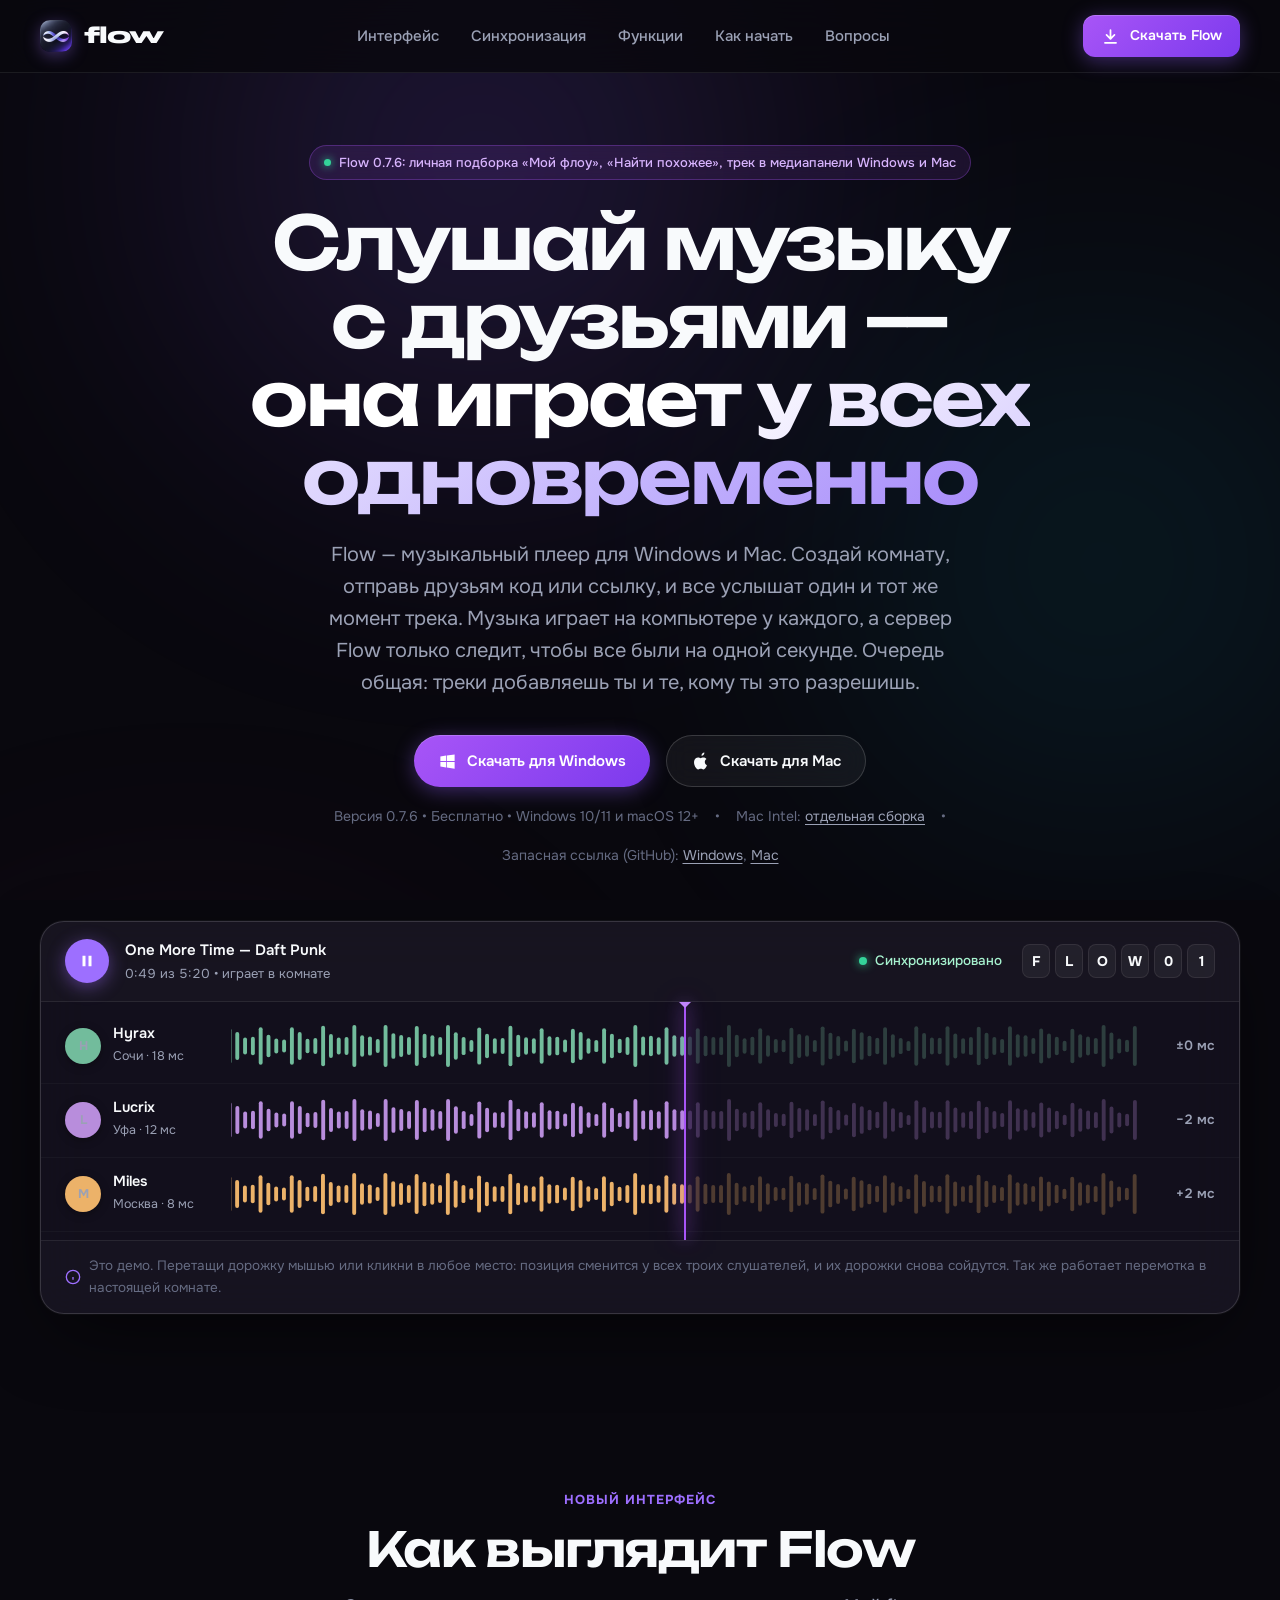
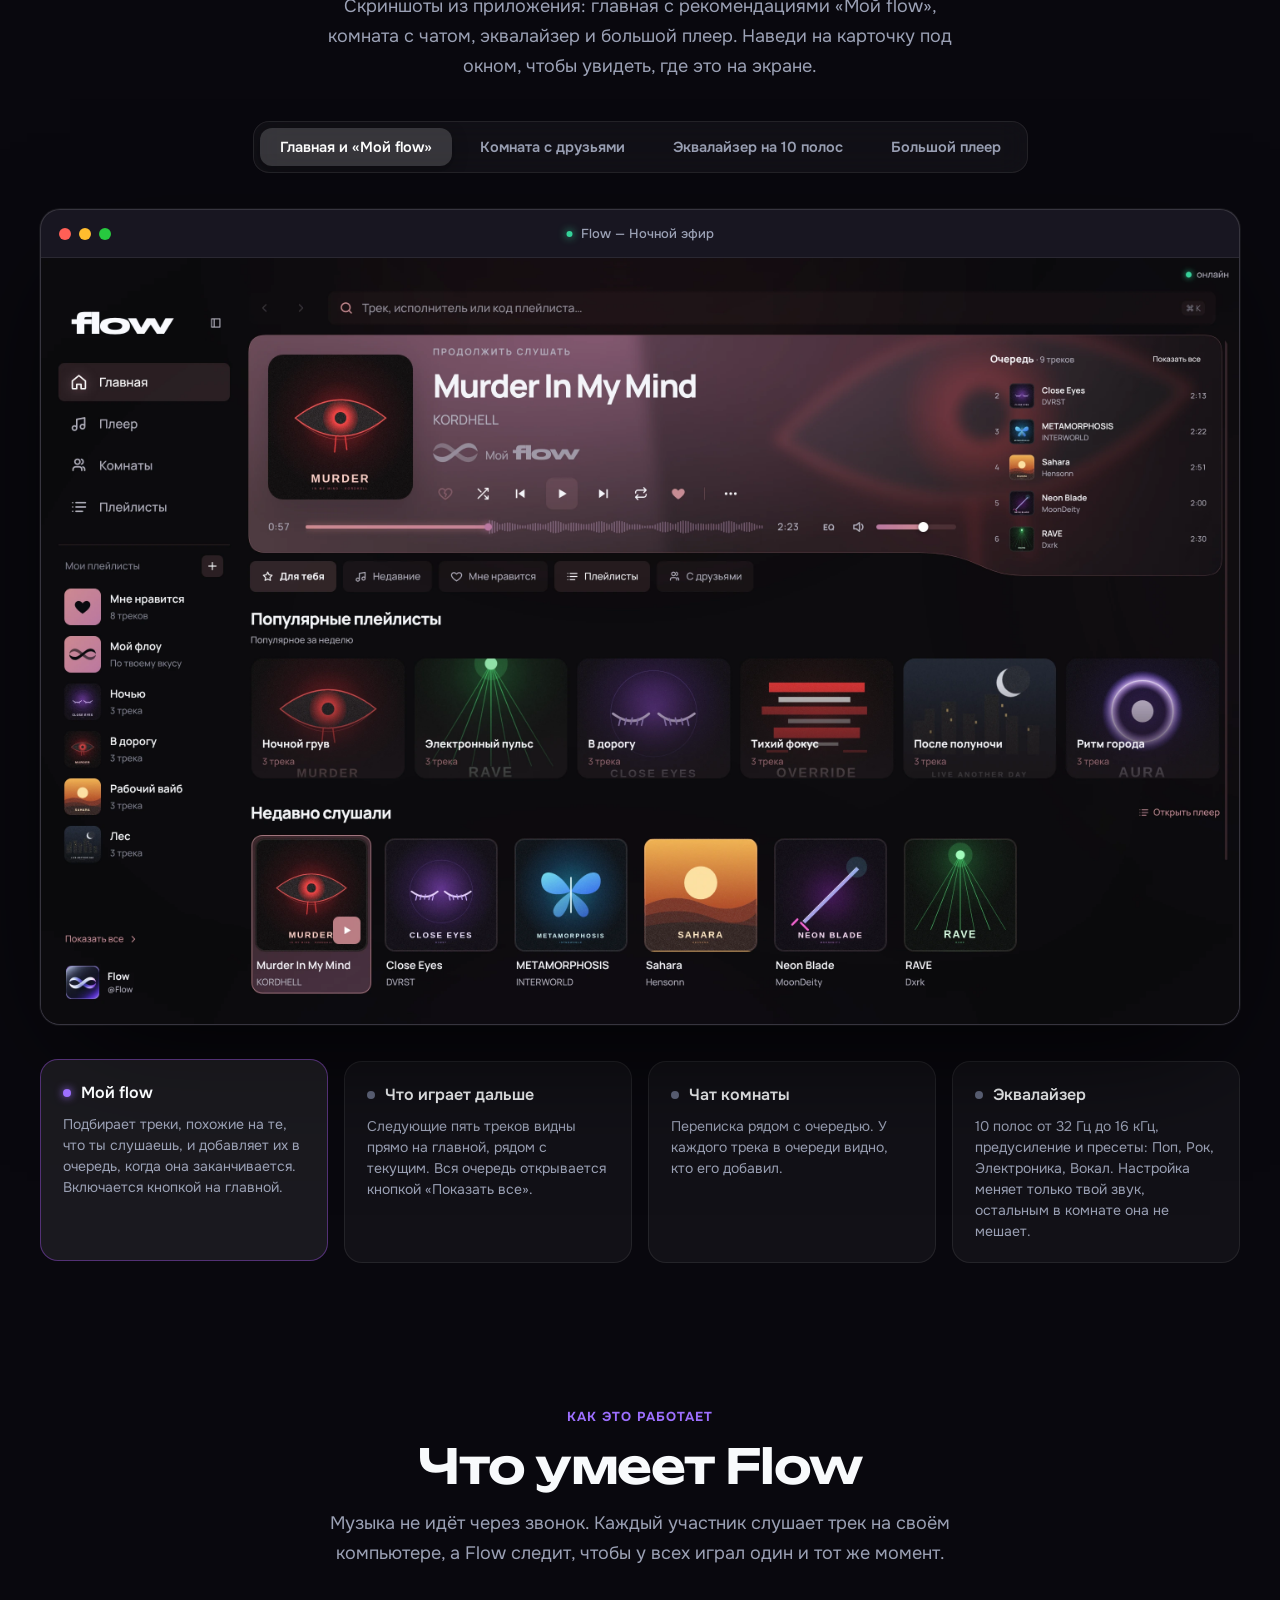
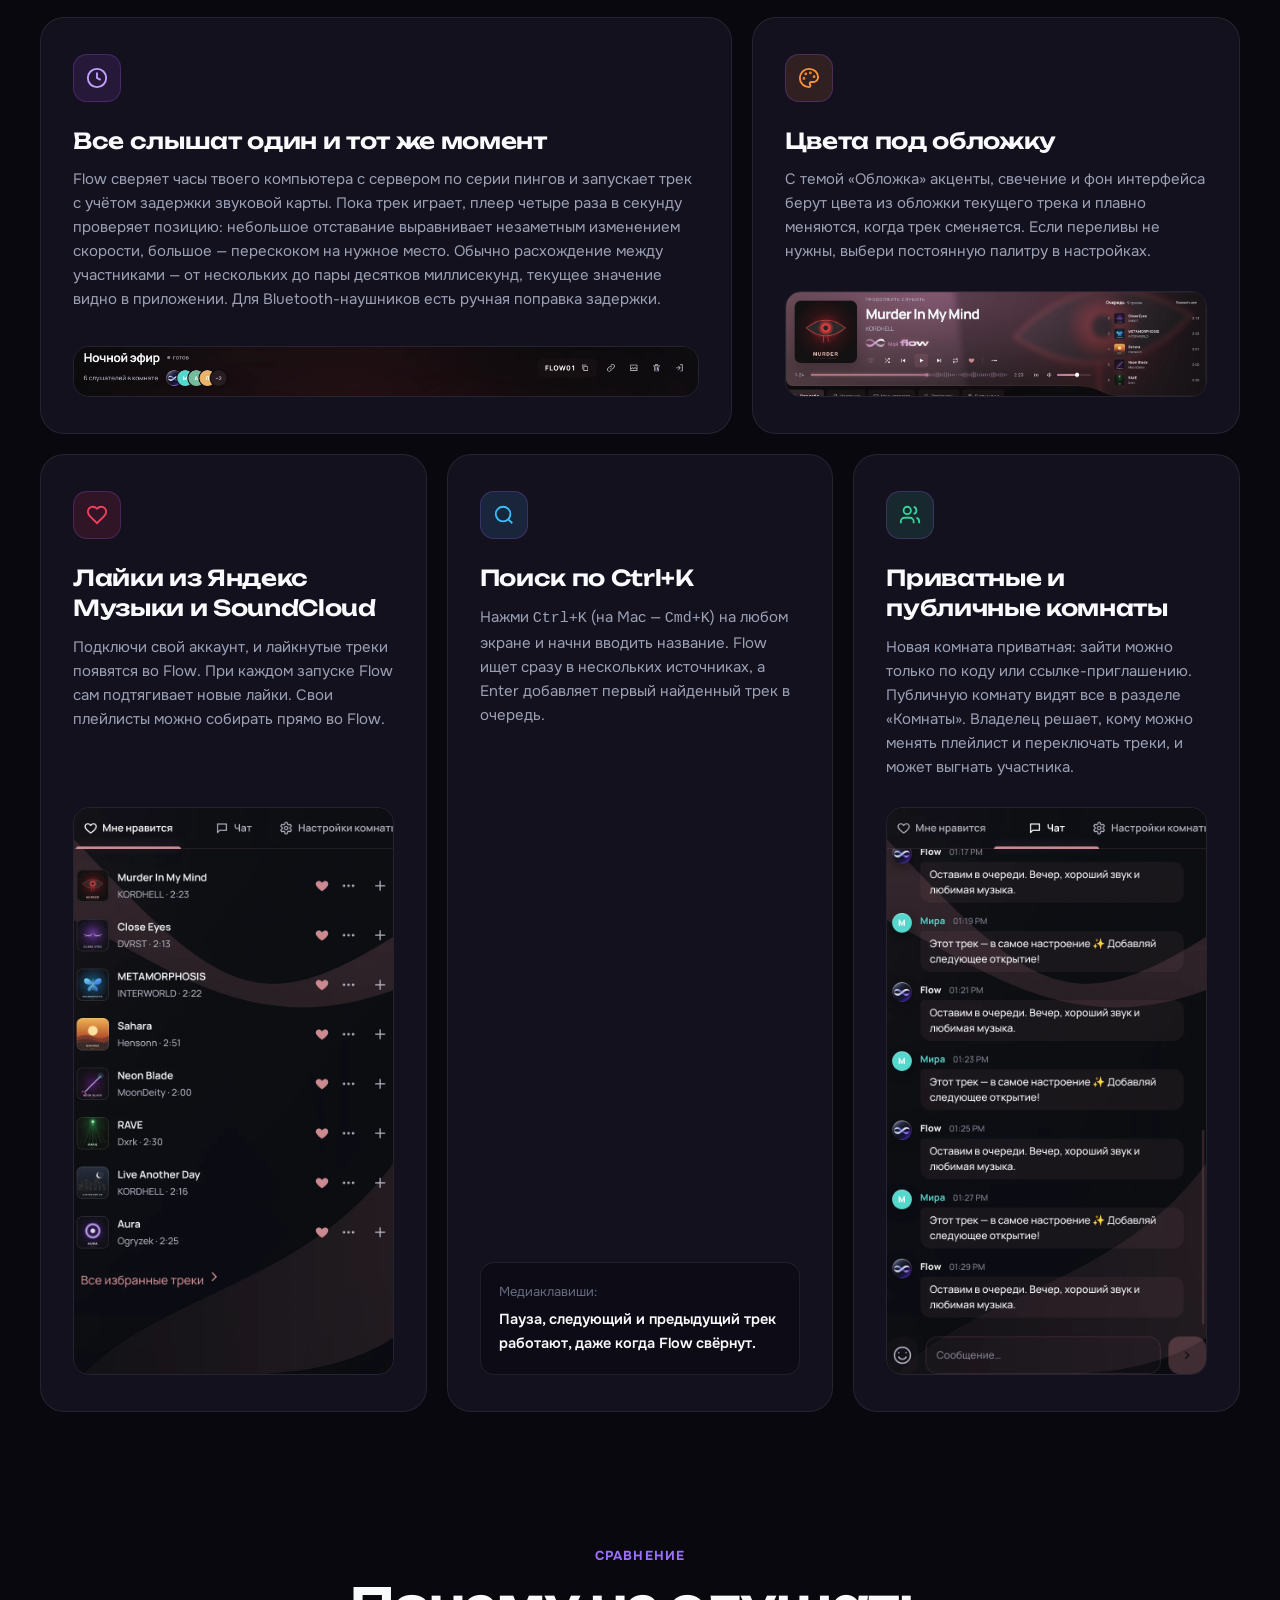
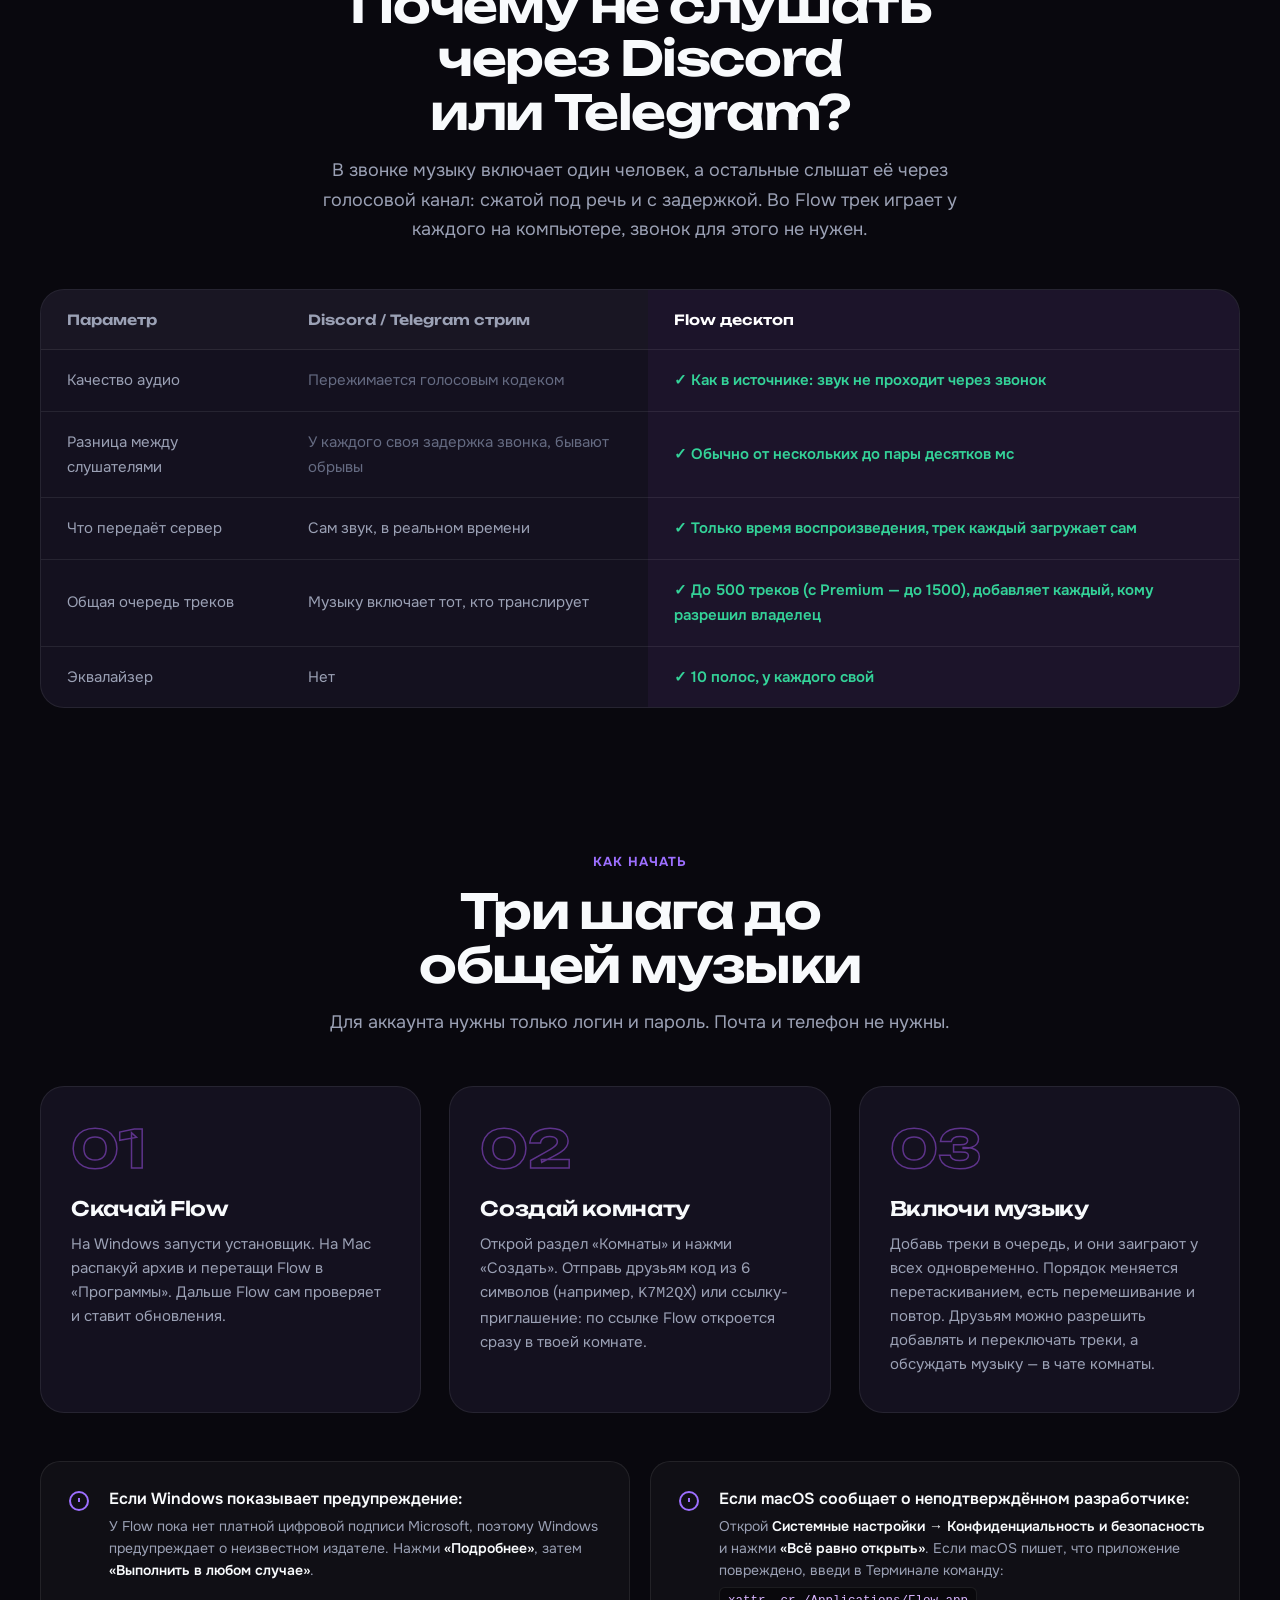
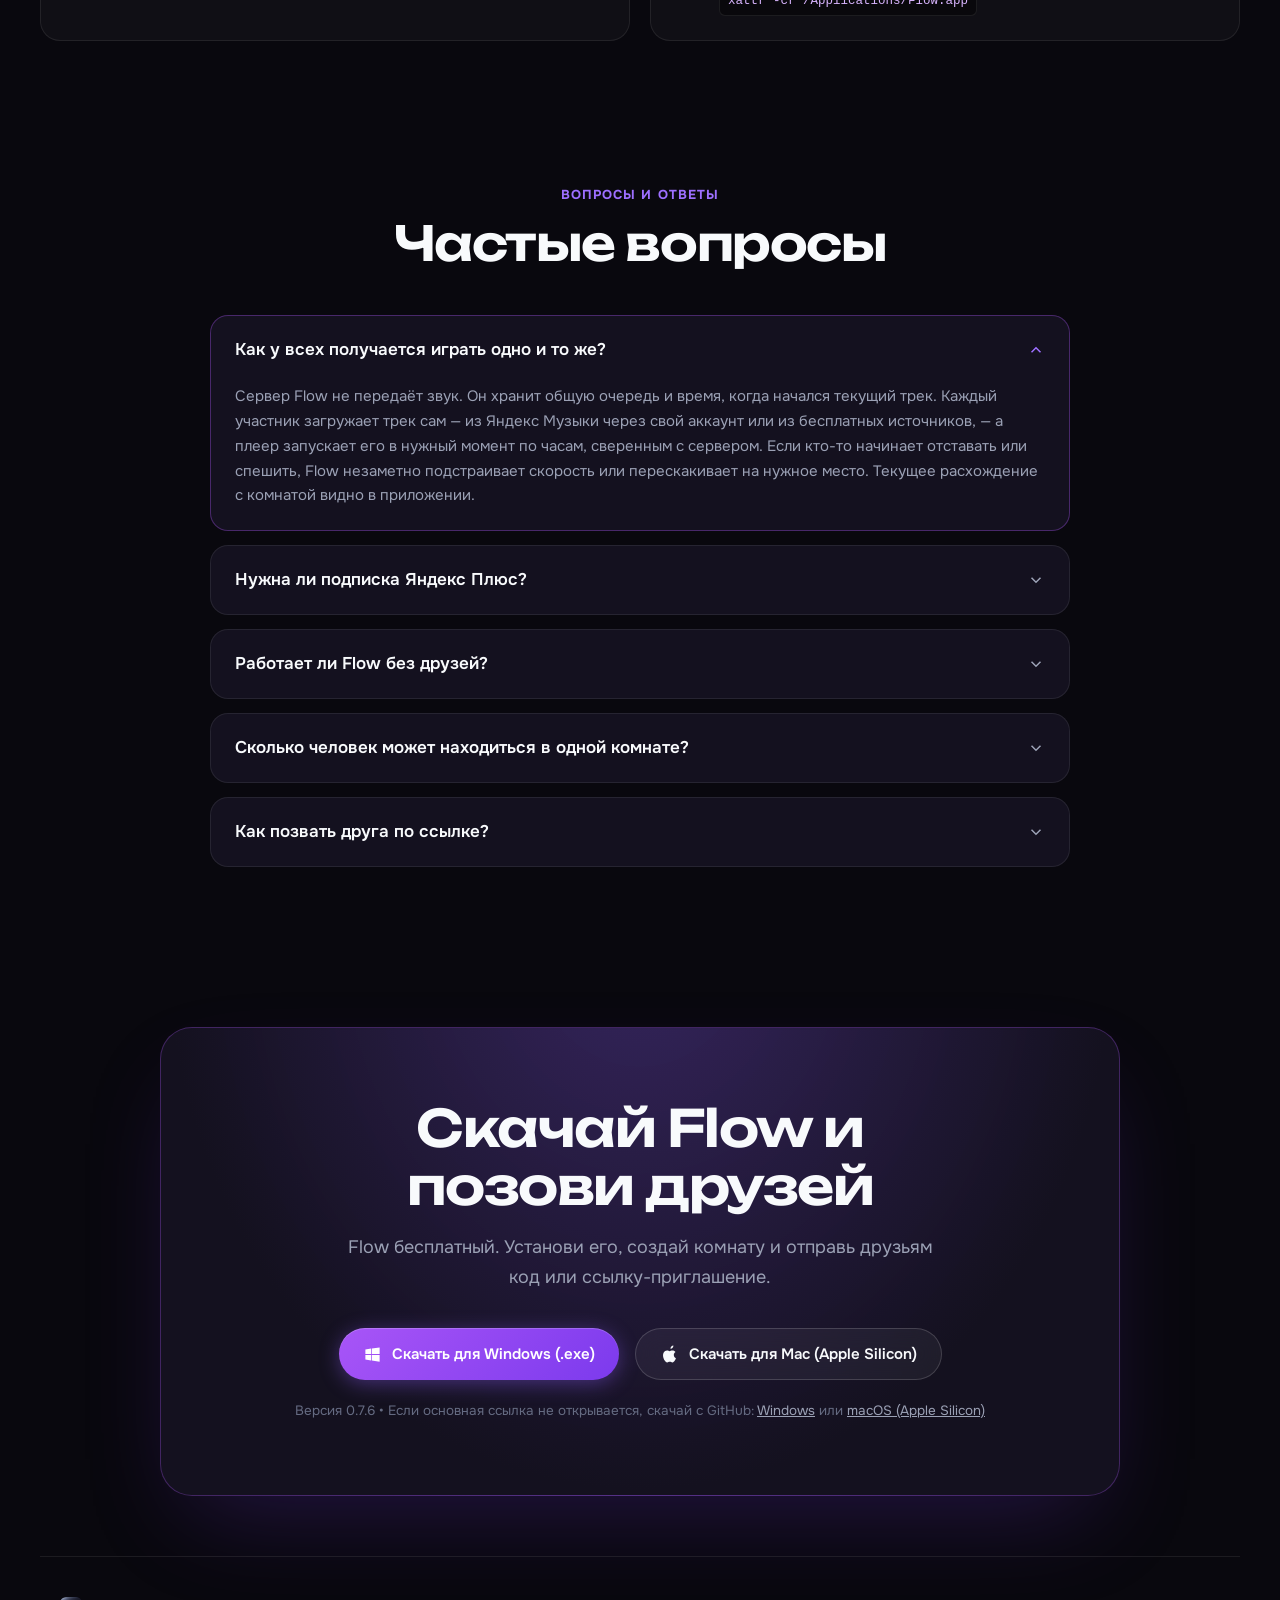
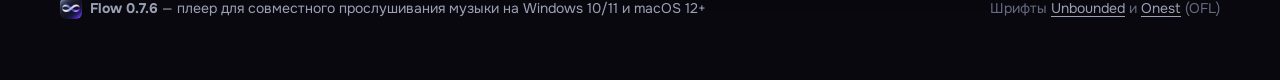
==== commit 4979aa10: "Сайт Flow 0.7.6 Co-Authored-By: Жорик <zhorik@noreply.local>" ====
--- a/index.html
+++ b/index.html
@@ -1,8 +1,1567 @@
 <!doctype html>
-<html lang="ru"><head><meta charset="utf-8"><meta name="viewport" content="width=device-width,initial-scale=1">
-<title>Flow переехал на flowww.space</title>
-<link rel="canonical" href="https://flowww.space/">
-<meta http-equiv="refresh" content="0; url=https://flowww.space/">
-<script>location.replace("https://flowww.space/" + location.search + location.hash);</script>
-<style>body{margin:0;min-height:100vh;display:grid;place-items:center;background:#0a0a12;color:#f4f4f8;font:16px/1.5 system-ui,sans-serif}a{color:#c4b5fd}</style>
-</head><body><p>Сайт Flow теперь здесь: <a href="https://flowww.space/">https://flowww.space/</a></p></body></html>
+<html lang="ru">
+<head>
+<meta charset="utf-8">
+<meta name="viewport" content="width=device-width, initial-scale=1">
+<title>Flow — слушать музыку с друзьями одновременно</title>
+<meta name="description" content="Flow — бесплатный музыкальный плеер для Windows и Mac. Создай комнату, отправь друзьям код или ссылку, и трек будет играть у всех одновременно: каждый слушает на своём компьютере, а Flow держит воспроизведение синхронным.">
+<meta property="og:title" content="Flow — слушать музыку с друзьями одновременно">
+<meta property="og:description" content="Комната по коду или ссылке, общая очередь, чат и синхронное воспроизведение на компьютере у каждого участника. Windows и Mac.">
+<meta property="og:image" content="https://flowww.space/img/room.webp?v=20261101b">
+<meta property="og:type" content="website">
+<meta name="theme-color" content="#09080e">
+<link rel="icon" href="img/icon.png">
+<link rel="stylesheet" href="onest.css">
+<style>
+@font-face { font-family: Syne; src: url(fonts/Syne.ttf); font-weight: 400 800; font-display: swap; }
+@font-face { font-family: Unbounded; font-weight: 400 800; font-display: swap; src: url(fonts/unbounded-cyrillic-ext.woff2) format('woff2'); unicode-range: U+0460-052F, U+1C80-1C8A, U+20B4, U+2DE0-2DFF, U+A640-A69F, U+FE2E-FE2F; }
+@font-face { font-family: Unbounded; font-weight: 400 800; font-display: swap; src: url(fonts/unbounded-cyrillic.woff2) format('woff2'); unicode-range: U+0301, U+0400-045F, U+0490-0491, U+04B0-04B1, U+2116; }
+@font-face { font-family: Unbounded; font-weight: 400 800; font-display: swap; src: url(fonts/unbounded-latin-ext.woff2) format('woff2'); unicode-range: U+0100-02BA, U+02BD-02C5, U+02C7-02CC, U+02CE-02D7, U+02DD-02FF, U+0304, U+0308, U+0329, U+1D00-1DBF, U+1E00-1E9F, U+1EF2-1EFF, U+2020, U+20A0-20AB, U+20AD-20C4, U+2113, U+2C60-2C7F, U+A720-A7FF; }
+@font-face { font-family: Unbounded; font-weight: 400 800; font-display: swap; src: url(fonts/unbounded-latin.woff2) format('woff2'); unicode-range: U+0000-00FF, U+0131, U+0152-0153, U+02BB-02BC, U+02C6, U+02DA, U+02DC, U+0304, U+0308, U+0329, U+2000-206F, U+20AC, U+2122, U+2191, U+2193, U+2212, U+2215, U+FEFF, U+FFFD; }
+
+:root {
+  --bg: #09080e;
+  --bg-subtle: #110e1a;
+  --surface: rgba(255, 255, 255, 0.04);
+  --surface-hover: rgba(255, 255, 255, 0.07);
+  --surface-card: #14111f;
+  --surface-border: rgba(255, 255, 255, 0.08);
+  --surface-border-strong: rgba(255, 255, 255, 0.16);
+  --text: #f8fafc;
+  --muted: #9ba1b5;
+  --dim: #656b82;
+  --accent: #9d6fff;
+  --accent-light: #c4a1ff;
+  --accent-glow: rgba(157, 111, 255, 0.45);
+  --cyan: #38bdf8;
+  --cyan-glow: rgba(56, 189, 248, 0.35);
+  --peach: #fb923c;
+  --emerald: #34d399;
+  --pink: #f43f5e;
+  --nav-bg: rgba(9, 8, 14, 0.82);
+  --lane-h: #72bc9c;
+  --lane-l: #b88ddc;
+  --lane-m: #ecb269;
+}
+
+@property --sx { syntax: "<percentage>"; inherits: true; initial-value: 50%; }
+@property --sy { syntax: "<percentage>"; inherits: true; initial-value: 50%; }
+@property --sr { syntax: "<length>"; inherits: true; initial-value: 0px; }
+
+* { box-sizing: border-box; margin: 0; padding: 0; }
+html { scroll-behavior: smooth; color-scheme: dark; }
+body {
+  background: var(--bg);
+  color: var(--text);
+  font: 400 16px/1.65 Onest, -apple-system, BlinkMacSystemFont, "Segoe UI", Roboto, sans-serif;
+  -webkit-font-smoothing: antialiased;
+  -moz-osx-font-smoothing: grayscale;
+  overflow-x: hidden;
+  position: relative;
+}
+
+/* фоновые световые акценты */
+.ambient-glow {
+  position: fixed;
+  inset: 0;
+  pointer-events: none;
+  z-index: 0;
+  overflow: hidden;
+}
+.glow-orb {
+  position: absolute;
+  border-radius: 50%;
+  filter: blur(140px);
+  opacity: 0.18;
+}
+.glow-1 { top: -10vw; left: 15vw; width: 45vw; height: 45vw; background: #8b5cf6; }
+.glow-2 { top: 25vw; right: -5vw; width: 38vw; height: 38vw; background: #06b6d4; opacity: 0.12; }
+.glow-3 { top: 75vw; left: -10vw; width: 50vw; height: 50vw; background: #ec4899; opacity: 0.08; }
+.glow-4 { top: 130vw; right: 10vw; width: 42vw; height: 42vw; background: #6366f1; opacity: 0.12; }
+
+a { color: inherit; text-decoration: none; }
+img { display: block; max-width: 100%; height: auto; }
+button { font-family: inherit; cursor: pointer; border: none; background: none; color: inherit; }
+:focus-visible { outline: 2px solid var(--accent); outline-offset: 3px; border-radius: 8px; }
+
+.wrap { width: min(1200px, 100% - 40px); margin: 0 auto; position: relative; z-index: 1; }
+
+h1, h2, h3 { font-family: Unbounded, Onest, sans-serif; text-wrap: balance; }
+h1 { font-size: clamp(38px, 5.8vw, 74px); line-height: 1.05; letter-spacing: -.038em; font-weight: 600; }
+h2 { font-size: clamp(28px, 3.8vw, 48px); line-height: 1.12; letter-spacing: -.03em; font-weight: 600; }
+h3 { font-size: 20px; line-height: 1.35; font-weight: 600; letter-spacing: -.015em; }
+
+/* Навигация */
+nav {
+  position: sticky;
+  top: 0;
+  z-index: 40;
+  background: var(--nav-bg);
+  backdrop-filter: blur(20px);
+  -webkit-backdrop-filter: blur(20px);
+  border-bottom: 1px solid var(--surface-border);
+  transition: border-color .2s;
+}
+nav .wrap { display: flex; align-items: center; justify-content: space-between; height: 72px; gap: 24px; }
+.logo {
+  display: flex;
+  align-items: center;
+  gap: 12px;
+  font: 800 24px/1 Syne, sans-serif;
+  letter-spacing: -.04em;
+}
+.logo-icon {
+  width: 32px;
+  height: 32px;
+  border-radius: 10px;
+  box-shadow: 0 4px 16px rgba(157, 111, 255, .35);
+  transition: transform .2s ease;
+}
+.logo:hover .logo-icon { transform: scale(1.05); }
+.nav-links { display: flex; align-items: center; gap: 32px; font-size: 15px; font-weight: 500; color: var(--muted); }
+.nav-links a { transition: color .2s; }
+.nav-links a:hover { color: var(--text); }
+.nav-actions { display: flex; align-items: center; gap: 14px; }
+
+/* Кнопки */
+.btn {
+  display: inline-flex;
+  align-items: center;
+  justify-content: center;
+  gap: 10px;
+  height: 52px;
+  padding: 0 24px;
+  border-radius: 999px;
+  font-weight: 600;
+  font-size: 15px;
+  white-space: nowrap;
+  transition: all .2s cubic-bezier(.16, 1, .3, 1);
+  text-decoration: none;
+}
+.btn svg { width: 19px; height: 19px; flex-shrink: 0; }
+.btn-primary {
+  background: linear-gradient(135deg, #a855f7 0%, #7c3aed 100%);
+  color: #fff;
+  box-shadow: 0 4px 20px rgba(139, 92, 246, 0.4), inset 0 1px 0 rgba(255, 255, 255, 0.2);
+}
+.btn-primary:hover {
+  transform: translateY(-2px);
+  box-shadow: 0 8px 30px rgba(139, 92, 246, 0.55), inset 0 1px 0 rgba(255, 255, 255, 0.3);
+  filter: brightness(1.05);
+}
+.btn-primary:active { transform: translateY(0); }
+
+.btn-glass {
+  background: rgba(255, 255, 255, 0.05);
+  border: 1px solid var(--surface-border-strong);
+  color: var(--text);
+  backdrop-filter: blur(12px);
+}
+.btn-glass:hover {
+  background: rgba(255, 255, 255, 0.09);
+  border-color: rgba(255, 255, 255, 0.28);
+  transform: translateY(-2px);
+}
+.btn-glass:active { transform: translateY(0); }
+
+.btn-sm { height: 42px; padding: 0 18px; font-size: 14px; border-radius: 12px; }
+
+/* Бейджи */
+.pill-badge {
+  display: inline-flex;
+  align-items: center;
+  gap: 8px;
+  padding: 6px 14px;
+  border-radius: 999px;
+  font-size: 13px;
+  font-weight: 500;
+  background: rgba(168, 85, 247, 0.12);
+  border: 1px solid rgba(168, 85, 247, 0.3);
+  color: #d8b4fe;
+  backdrop-filter: blur(8px);
+}
+.pill-badge .dot {
+  width: 7px;
+  height: 7px;
+  border-radius: 50%;
+  background: var(--emerald);
+  box-shadow: 0 0 8px var(--emerald);
+}
+
+/* Первый экран */
+.hero {
+  padding: 72px 0 32px;
+  text-align: center;
+}
+.hero-header {
+  max-width: 860px;
+  margin: 0 auto;
+}
+.hero-title {
+  margin-top: 24px;
+}
+.gradient-text {
+  background: linear-gradient(135deg, #ffffff 30%, #c4b5fd 75%, #a78bfa 100%);
+  -webkit-background-clip: text;
+  -webkit-text-fill-color: transparent;
+}
+.hero-lead {
+  font-size: clamp(17px, 2vw, 20px);
+  line-height: 1.6;
+  color: var(--muted);
+  max-width: 720px;
+  margin: 24px auto 0;
+  text-wrap: balance;
+}
+.hero-cta {
+  display: flex;
+  align-items: center;
+  justify-content: center;
+  gap: 16px;
+  flex-wrap: wrap;
+  margin-top: 36px;
+}
+.hero-meta {
+  margin-top: 18px;
+  font-size: 14px;
+  color: var(--dim);
+  display: flex;
+  align-items: center;
+  justify-content: center;
+  gap: 16px;
+  flex-wrap: wrap;
+}
+.hero-meta a { color: var(--muted); text-decoration: underline; text-underline-offset: 3px; }
+.hero-meta a:hover { color: var(--text); }
+
+/* Интерактивное демо синхронизации */
+.demo-card {
+  margin-top: 54px;
+  border-radius: 24px;
+  background: rgba(20, 17, 31, 0.85);
+  border: 1px solid var(--surface-border-strong);
+  backdrop-filter: blur(24px);
+  -webkit-backdrop-filter: blur(24px);
+  box-shadow: 0 24px 80px -20px rgba(0, 0, 0, 0.7), 0 0 0 1px rgba(255, 255, 255, 0.04);
+  overflow: hidden;
+  text-align: left;
+}
+.demo-topbar {
+  display: flex;
+  align-items: center;
+  justify-content: space-between;
+  gap: 16px;
+  padding: 16px 24px;
+  border-bottom: 1px solid var(--surface-border);
+  background: rgba(255, 255, 255, 0.02);
+}
+.demo-play-wrap {
+  display: flex;
+  align-items: center;
+  gap: 16px;
+}
+.demo-play-btn {
+  width: 44px;
+  height: 44px;
+  border-radius: 50%;
+  display: grid;
+  place-items: center;
+  background: var(--accent);
+  color: #fff;
+  box-shadow: 0 4px 18px var(--accent-glow);
+  transition: transform .15s, background .2s;
+  flex-shrink: 0;
+}
+.demo-play-btn:hover { transform: scale(1.06); background: var(--accent-light); }
+.demo-play-btn svg { width: 18px; height: 18px; fill: currentColor; }
+.demo-play-btn .i-play { display: none; margin-left: 2px; }
+.demo-card.paused .demo-play-btn .i-play { display: block; }
+.demo-card.paused .demo-play-btn .i-pause { display: none; }
+
+.demo-track-info { min-width: 0; }
+.demo-track-title { font-weight: 600; font-size: 15px; color: var(--text); white-space: nowrap; overflow: hidden; text-overflow: ellipsis; }
+.demo-track-meta { font-size: 13px; color: var(--muted); font-variant-numeric: tabular-nums; }
+
+.demo-status-wrap {
+  display: flex;
+  align-items: center;
+  gap: 20px;
+}
+.demo-sync-badge {
+  display: inline-flex;
+  align-items: center;
+  gap: 8px;
+  font-size: 13.5px;
+  font-weight: 500;
+  color: var(--muted);
+}
+.demo-sync-dot {
+  width: 8px;
+  height: 8px;
+  border-radius: 50%;
+  background: var(--dim);
+  transition: all .3s;
+}
+.demo-card.synced .demo-sync-dot {
+  background: var(--emerald);
+  box-shadow: 0 0 10px var(--emerald);
+}
+.demo-card.synced .demo-sync-badge { color: #a7f3d0; }
+
+.demo-code-pill {
+  display: flex;
+  gap: 5px;
+  cursor: pointer;
+  user-select: none;
+}
+.demo-code-pill b {
+  width: 28px;
+  height: 34px;
+  display: grid;
+  place-items: center;
+  border-radius: 8px;
+  font: 700 14px Onest, sans-serif;
+  color: var(--text);
+  background: rgba(255, 255, 255, 0.05);
+  border: 1px solid var(--surface-border);
+  transition: all .25s ease;
+}
+.demo-code-pill:hover b { border-color: rgba(255, 255, 255, 0.25); background: rgba(255, 255, 255, 0.08); }
+.demo-code-pill.on b {
+  color: #ff4766;
+  border-color: rgba(255, 71, 102, 0.7);
+  box-shadow: 0 0 16px rgba(255, 71, 102, 0.4), inset 0 0 8px rgba(255, 71, 102, 0.2);
+  animation: hop .5s cubic-bezier(.3, 1.6, .5, 1) both;
+}
+.demo-code-pill.on b:nth-child(2) { animation-delay: .06s; }
+.demo-code-pill.on b:nth-child(3) { animation-delay: .12s; }
+.demo-code-pill.on b:nth-child(4) { animation-delay: .18s; }
+.demo-code-pill.on b:nth-child(5) { animation-delay: .24s; }
+.demo-code-pill.on b:nth-child(6) { animation-delay: .3s; }
+@keyframes hop { 40% { transform: translateY(-8px) scale(1.08); } }
+
+.lanes-canvas-area {
+  position: relative;
+  padding: 8px 0;
+  cursor: grab;
+  touch-action: pan-y;
+}
+.lanes-canvas-area.drag { cursor: grabbing; }
+
+.lane-row {
+  display: grid;
+  grid-template-columns: 190px 1fr 100px;
+  align-items: center;
+  height: 74px;
+  position: relative;
+  border-bottom: 1px solid rgba(255, 255, 255, 0.03);
+}
+.lane-row:last-child { border-bottom: none; }
+.lane-user {
+  padding-left: 24px;
+  display: flex;
+  align-items: center;
+  gap: 12px;
+  min-width: 0;
+}
+.lane-avatar {
+  width: 36px;
+  height: 36px;
+  border-radius: 50%;
+  display: grid;
+  place-items: center;
+  font-weight: 700;
+  font-size: 14px;
+  color: #0d0a14;
+  background: var(--c);
+  flex-shrink: 0;
+  box-shadow: 0 2px 10px rgba(0, 0, 0, 0.3);
+}
+.lane-user b { display: block; font-weight: 600; font-size: 14.5px; line-height: 1.25; }
+.lane-user span { color: var(--muted); font-size: 12.5px; }
+
+.lane-row canvas { width: 100%; height: 52px; display: block; }
+.lane-offset {
+  padding-right: 24px;
+  text-align: right;
+  font-size: 13.5px;
+  font-weight: 600;
+  font-variant-numeric: tabular-nums;
+  color: var(--muted);
+  transition: color .3s;
+}
+.lane-offset.far { color: var(--pink); }
+
+.sync-needle {
+  position: absolute;
+  top: 0;
+  bottom: 0;
+  width: 2px;
+  margin-left: -1px;
+  background: #a855f7;
+  pointer-events: none;
+  box-shadow: 0 0 16px #a855f7, 0 0 30px rgba(168, 85, 247, 0.6);
+  z-index: 10;
+}
+.sync-needle::before {
+  content: "";
+  position: absolute;
+  top: 0;
+  left: -5px;
+  border: 6px solid transparent;
+  border-top-color: #c084fc;
+}
+
+.demo-footer-hint {
+  padding: 14px 24px;
+  border-top: 1px solid var(--surface-border);
+  background: rgba(255, 255, 255, 0.015);
+  font-size: 13.5px;
+  color: var(--dim);
+  display: flex;
+  align-items: center;
+  gap: 8px;
+}
+.demo-footer-hint svg { width: 16px; height: 16px; flex-shrink: 0; color: var(--accent); }
+
+/* Витрина приложения (macOS Mockup) */
+.showcase-sec {
+  padding-top: 140px;
+  text-align: center;
+}
+.sec-tag {
+  display: inline-block;
+  font-size: 13px;
+  font-weight: 700;
+  text-transform: uppercase;
+  letter-spacing: .08em;
+  color: var(--accent);
+  margin-bottom: 12px;
+}
+.sec-lead {
+  color: var(--muted);
+  font-size: 18px;
+  margin: 16px auto 0;
+  max-width: 640px;
+}
+
+/* Переключатель вкладок витрины */
+.showcase-tabs {
+  display: inline-flex;
+  align-items: center;
+  gap: 8px;
+  padding: 6px;
+  border-radius: 16px;
+  background: rgba(255, 255, 255, 0.04);
+  border: 1px solid var(--surface-border);
+  margin-top: 40px;
+  backdrop-filter: blur(16px);
+  max-width: 100%;
+  overflow-x: auto;
+}
+.showcase-tab {
+  padding: 10px 20px;
+  border-radius: 12px;
+  font-size: 14.5px;
+  font-weight: 600;
+  color: var(--muted);
+  transition: all .2s;
+  white-space: nowrap;
+}
+.showcase-tab:hover { color: var(--text); background: rgba(255, 255, 255, 0.04); }
+.showcase-tab.active {
+  background: var(--surface-border-strong);
+  color: #fff;
+  box-shadow: 0 4px 16px rgba(0, 0, 0, 0.3);
+}
+
+/* Окно macOS */
+.mac-window {
+  margin-top: 36px;
+  border-radius: 20px;
+  background: #110e1a;
+  border: 1px solid var(--surface-border-strong);
+  box-shadow: 0 40px 120px -30px rgba(0, 0, 0, 0.85), 0 0 0 1px rgba(255, 255, 255, 0.06);
+  overflow: hidden;
+  position: relative;
+}
+.mac-titlebar {
+  height: 48px;
+  background: rgba(255, 255, 255, 0.03);
+  border-bottom: 1px solid var(--surface-border);
+  display: flex;
+  align-items: center;
+  padding: 0 18px;
+  position: relative;
+}
+.mac-dots {
+  display: flex;
+  gap: 8px;
+}
+.mac-dot {
+  width: 12px;
+  height: 12px;
+  border-radius: 50%;
+}
+.dot-red { background: #ff5f56; }
+.dot-yellow { background: #ffbd2e; }
+.dot-green { background: #27c93f; }
+.mac-title {
+  position: absolute;
+  left: 50%;
+  transform: translateX(-50%);
+  font-size: 13px;
+  font-weight: 500;
+  color: var(--muted);
+  display: flex;
+  align-items: center;
+  gap: 8px;
+}
+.mac-title .status-dot {
+  width: 6px;
+  height: 6px;
+  border-radius: 50%;
+  background: var(--emerald);
+  box-shadow: 0 0 8px var(--emerald);
+}
+
+.mac-viewport {
+  position: relative;
+  background: #0d0a14;
+}
+.mac-screen {
+  width: 100%;
+  height: auto;
+  display: block;
+  transition: opacity .35s ease, transform .35s ease;
+}
+.mac-screen.hidden {
+  display: none;
+}
+
+/* Подсветка элементов витрины */
+.spotlight-overlay {
+  position: absolute;
+  left: 50%; top: 50%; width: 0; height: 0;
+  border-radius: 14px;
+  pointer-events: none;
+  opacity: 0;
+  /* затемняем всё вокруг выделенного блока, сам блок обводим светом */
+  box-shadow: 0 0 0 200vmax rgba(9, 8, 14, 0.74), 0 0 0 2px rgba(196, 161, 255, 0.95), 0 0 30px 6px rgba(157, 111, 255, 0.55);
+  transition: opacity .35s, left .45s cubic-bezier(.16, 1, .3, 1), top .45s cubic-bezier(.16, 1, .3, 1), width .45s cubic-bezier(.16, 1, .3, 1), height .45s cubic-bezier(.16, 1, .3, 1);
+}
+.mac-viewport { overflow: hidden; }
+.mac-viewport.lit .spotlight-overlay { opacity: 1; }
+
+.features-hotspots {
+  display: grid;
+  grid-template-columns: repeat(4, 1fr);
+  gap: 16px;
+  margin-top: 36px;
+  text-align: left;
+}
+.hotspot-card {
+  padding: 20px 22px;
+  border-radius: 18px;
+  background: var(--surface);
+  border: 1px solid var(--surface-border);
+  transition: all .2s;
+  cursor: pointer;
+}
+.hotspot-card:hover, .hotspot-card.active {
+  background: rgba(255, 255, 255, 0.07);
+  border-color: rgba(168, 85, 247, 0.4);
+  transform: translateY(-2px);
+}
+.hotspot-card h4 {
+  font-size: 16px;
+  font-weight: 600;
+  display: flex;
+  align-items: center;
+  gap: 10px;
+}
+.hotspot-card h4::before {
+  content: "";
+  width: 8px;
+  height: 8px;
+  border-radius: 50%;
+  background: var(--dim);
+  transition: background .2s;
+  flex-shrink: 0;
+}
+.hotspot-card.active h4::before, .hotspot-card:hover h4::before {
+  background: var(--accent);
+  box-shadow: 0 0 8px var(--accent);
+}
+.hotspot-card p {
+  color: var(--muted);
+  font-size: 14px;
+  line-height: 1.5;
+  margin-top: 8px;
+}
+
+/* Сетка возможностей (Bento Grid) */
+.bento-sec {
+  padding-top: 140px;
+}
+.bento-grid {
+  display: grid;
+  grid-template-columns: repeat(12, 1fr);
+  gap: 20px;
+  margin-top: 48px;
+}
+.bento-card {
+  background: var(--surface-card);
+  border: 1px solid var(--surface-border);
+  border-radius: 24px;
+  padding: 36px 32px;
+  position: relative;
+  overflow: hidden;
+  transition: all .25s ease;
+  display: flex;
+  flex-direction: column;
+  justify-content: space-between;
+}
+.bento-card:hover {
+  border-color: var(--surface-border-strong);
+  transform: translateY(-3px);
+  box-shadow: 0 20px 50px -15px rgba(0, 0, 0, 0.6);
+}
+
+.card-span-7 { grid-column: span 7; }
+.card-span-5 { grid-column: span 5; }
+.card-span-4 { grid-column: span 4; }
+.card-span-6 { grid-column: span 6; }
+.card-span-8 { grid-column: span 8; }
+
+.bento-icon-box {
+  width: 48px;
+  height: 48px;
+  border-radius: 14px;
+  background: rgba(168, 85, 247, 0.12);
+  border: 1px solid rgba(168, 85, 247, 0.25);
+  display: grid;
+  place-items: center;
+  color: var(--accent-light);
+  margin-bottom: 24px;
+}
+.bento-icon-box svg { width: 22px; height: 22px; }
+
+.bento-card h3 { font-size: 22px; margin-bottom: 12px; }
+.bento-card p { color: var(--muted); font-size: 15px; line-height: 1.6; }
+
+.bento-visual {
+  margin-top: 28px;
+  border-radius: 16px;
+  overflow: hidden;
+  border: 1px solid var(--surface-border);
+}
+.bento-visual img { width: 100%; height: auto; display: block; }
+
+/* Сравнение Flow vs Discord/Telegram */
+.compare-sec {
+  padding-top: 130px;
+}
+.compare-table-wrap {
+  margin-top: 44px;
+  border-radius: 24px;
+  background: var(--surface-card);
+  border: 1px solid var(--surface-border);
+  overflow: hidden;
+}
+.compare-table {
+  width: 100%;
+  border-collapse: collapse;
+  text-align: left;
+}
+.compare-table th, .compare-table td {
+  padding: 18px 26px;
+  border-bottom: 1px solid var(--surface-border);
+}
+.compare-table th {
+  font-family: Unbounded, sans-serif;
+  font-size: 14px;
+  font-weight: 600;
+  color: var(--muted);
+  background: rgba(255, 255, 255, 0.02);
+}
+.compare-table th.flow-col, .compare-table td.flow-col {
+  background: rgba(168, 85, 247, 0.05);
+  color: #fff;
+  font-weight: 600;
+}
+.compare-table td { font-size: 15px; color: var(--muted); }
+.compare-table tr:last-child td { border-bottom: none; }
+.status-good { color: var(--emerald); font-weight: 600; display: inline-flex; align-items: center; gap: 6px; }
+.status-bad { color: var(--dim); display: inline-flex; align-items: center; gap: 6px; }
+
+/* Как начать (Шаги) */
+.steps-sec {
+  padding-top: 140px;
+}
+.steps-grid {
+  list-style: none;
+  display: grid;
+  grid-template-columns: repeat(3, 1fr);
+  gap: 28px;
+  margin-top: 48px;
+  counter-reset: s;
+}
+.step-card {
+  counter-increment: s;
+  padding: 36px 30px;
+  border-radius: 24px;
+  background: var(--surface-card);
+  border: 1px solid var(--surface-border);
+  position: relative;
+  transition: all .2s;
+}
+.step-card:hover { border-color: var(--surface-border-strong); transform: translateY(-3px); }
+.step-number {
+  font: 700 52px/1 Unbounded, sans-serif;
+  color: transparent;
+  -webkit-text-stroke: 1.5px rgba(168, 85, 247, 0.5);
+  margin-bottom: 20px;
+}
+.step-card h3 { font-size: 20px; margin-bottom: 10px; }
+.step-card p { color: var(--muted); font-size: 15px; line-height: 1.6; }
+
+/* Системные уведомления */
+.install-hints {
+  margin-top: 48px;
+  display: grid;
+  grid-template-columns: 1fr 1fr;
+  gap: 20px;
+}
+.install-box {
+  padding: 24px 26px;
+  border-radius: 20px;
+  background: rgba(255, 255, 255, 0.03);
+  border: 1px solid var(--surface-border);
+  display: flex;
+  gap: 18px;
+  align-items: flex-start;
+}
+.install-box svg { width: 24px; height: 24px; color: var(--accent); flex-shrink: 0; margin-top: 3px; }
+.install-box b { color: var(--text); font-weight: 600; }
+.install-box p { font-size: 14px; color: var(--muted); line-height: 1.55; margin-top: 4px; }
+.code-inline {
+  display: inline-block;
+  padding: 3px 8px;
+  border-radius: 6px;
+  background: rgba(0, 0, 0, 0.4);
+  border: 1px solid var(--surface-border);
+  font-family: monospace;
+  font-size: 12.5px;
+  color: #d8b4fe;
+  user-select: all;
+  margin-top: 6px;
+}
+
+/* FAQ аккордеон */
+.faq-sec {
+  padding-top: 140px;
+  max-width: 860px;
+  margin: 0 auto;
+}
+.faq-list {
+  margin-top: 44px;
+  display: flex;
+  flex-direction: column;
+  gap: 14px;
+}
+.faq-item {
+  border-radius: 18px;
+  background: var(--surface-card);
+  border: 1px solid var(--surface-border);
+  overflow: hidden;
+  transition: border-color .2s;
+}
+.faq-item[open] { border-color: rgba(168, 85, 247, 0.35); }
+.faq-summary {
+  padding: 20px 24px;
+  font-size: 17px;
+  font-weight: 600;
+  cursor: pointer;
+  list-style: none;
+  display: flex;
+  align-items: center;
+  justify-content: space-between;
+  user-select: none;
+}
+.faq-summary::-webkit-details-marker { display: none; }
+.faq-summary svg {
+  width: 18px;
+  height: 18px;
+  color: var(--muted);
+  transition: transform .25s ease;
+  flex-shrink: 0;
+}
+.faq-item[open] .faq-summary svg { transform: rotate(180deg); color: var(--accent); }
+.faq-content {
+  padding: 0 24px 22px;
+  font-size: 15px;
+  color: var(--muted);
+  line-height: 1.65;
+}
+
+/* Финальный призыв к действию */
+.final-cta-sec {
+  padding: 160px 0 60px;
+  text-align: center;
+}
+.final-cta-card {
+  padding: 72px 40px;
+  border-radius: 32px;
+  background: radial-gradient(ellipse at 50% -20%, rgba(139, 92, 246, 0.35), var(--surface-card) 70%);
+  border: 1px solid rgba(168, 85, 247, 0.3);
+  box-shadow: 0 40px 100px -30px rgba(124, 58, 237, 0.25);
+  max-width: 960px;
+  margin: 0 auto;
+}
+.final-cta-card h2 { font-size: clamp(30px, 4vw, 52px); }
+.final-cta-card p { font-size: 18px; color: var(--muted); margin: 18px auto 0; max-width: 600px; }
+
+/* Подвал */
+footer {
+  border-top: 1px solid var(--surface-border);
+  padding: 40px 0 60px;
+  font-size: 14px;
+  color: var(--dim);
+}
+footer .wrap {
+  display: flex;
+  align-items: center;
+  justify-content: space-between;
+  flex-wrap: wrap;
+  gap: 20px;
+}
+footer a { color: var(--muted); text-decoration: underline; text-underline-offset: 3px; }
+footer a:hover { color: var(--text); }
+.footer-badge {
+  display: inline-flex;
+  align-items: center;
+  gap: 8px;
+  color: var(--muted);
+}
+
+/* Адаптивность */
+@media (max-width: 1040px) {
+  .features-hotspots { grid-template-columns: repeat(2, 1fr); }
+  .bento-grid { grid-template-columns: 1fr; }
+  .card-span-7, .card-span-5, .card-span-4, .card-span-6, .card-span-8 { grid-column: span 1; }
+  .install-hints { grid-template-columns: 1fr; }
+}
+
+@media (max-width: 768px) {
+  .nav-links { display: none; }
+  .hero { padding-top: 48px; }
+  .lane-row {
+    grid-template-columns: 1fr auto;
+    grid-template-rows: auto 48px;
+    height: auto;
+    padding: 10px 0 6px;
+  }
+  .lane-user { padding-left: 16px; }
+  .lane-offset { padding-right: 16px; grid-row: 1; grid-column: 2; }
+  .lane-row canvas { grid-column: 1 / -1; height: 48px; margin-top: 4px; }
+  .demo-topbar { flex-wrap: wrap; }
+  .demo-status-wrap { width: 100%; justify-content: space-between; }
+  .features-hotspots { grid-template-columns: 1fr; }
+  .steps-grid { grid-template-columns: 1fr; }
+  .final-cta-card { padding: 48px 24px; }
+}
+
+@media (prefers-reduced-motion: reduce) {
+  html { scroll-behavior: auto; }
+  .demo-code-pill.on b { animation: none; }
+  .btn-primary:hover, .btn-glass:hover { transform: none; }
+}
+</style>
+</head>
+<body>
+
+<div class="ambient-glow" aria-hidden="true">
+  <div class="glow-orb glow-1"></div>
+  <div class="glow-orb glow-2"></div>
+  <div class="glow-orb glow-3"></div>
+  <div class="glow-orb glow-4"></div>
+</div>
+
+<nav>
+  <div class="wrap">
+    <a class="logo" href="#">
+      <img src="img/icon.png" alt="Flow" class="logo-icon">
+      flow
+    </a>
+    <div class="nav-links">
+      <a href="#showcase">Интерфейс</a>
+      <a href="#sync">Синхронизация</a>
+      <a href="#features">Функции</a>
+      <a href="#start">Как начать</a>
+      <a href="#faq">Вопросы</a>
+    </div>
+    <div class="nav-actions">
+      <a class="btn btn-primary btn-sm" href="https://github.com/Lucrix1337/flow/releases/latest/download/Flow-Setup.exe" data-os-link>
+        <svg viewBox="0 0 24 24" fill="none" stroke="currentColor" stroke-width="2.2" stroke-linecap="round" stroke-linejoin="round"><path d="M12 4v11m-5-5 5 5 5-5M5 20h14"/></svg>
+        <span data-os-text>Скачать Flow</span>
+      </a>
+    </div>
+  </div>
+</nav>
+
+<main class="wrap">
+  <!-- Первый экран -->
+  <header class="hero">
+    <div class="hero-header">
+      <div class="pill-badge">
+        <span class="dot"></span>
+        <span>Flow 0.7.6: личная подборка «Мой флоу», «Найти похожее», трек в медиапанели Windows и Mac</span>
+      </div>
+      <h1 class="hero-title">
+        Слушай музыку с друзьями —<br>
+        <span class="gradient-text">она играет у всех одновременно</span>
+      </h1>
+      <p class="hero-lead">
+        Flow — музыкальный плеер для Windows и Mac. Создай комнату, отправь друзьям код или ссылку, и все услышат один и тот же момент трека. Музыка играет на компьютере у каждого, а сервер Flow только следит, чтобы все были на одной секунде. Очередь общая: треки добавляешь ты и те, кому ты это разрешишь.
+      </p>
+
+      <div class="hero-cta">
+        <a class="btn btn-primary" href="https://github.com/Lucrix1337/flow/releases/latest/download/Flow-Setup.exe" data-download-win>
+          <svg viewBox="0 0 24 24" fill="currentColor"><path d="M3 5.557L10.231 4.5v6.924H3V5.557zm0 7.02h7.231V19.5L3 18.443v-5.866zm8.175-8.22L21 3v8.424h-9.825V4.357zm9.825 8.22V21l-9.825-1.357v-6.866H21z"/></svg>
+          Скачать для Windows
+        </a>
+        <a class="btn btn-glass" href="https://github.com/Lucrix1337/flow/releases/latest/download/Flow-mac-arm64.zip" data-download-mac>
+          <svg viewBox="0 0 24 24" fill="currentColor"><path d="M18.71 19.5c-.83 1.24-1.71 2.45-3.05 2.47-1.34.03-1.77-.79-3.29-.79-1.53 0-2 .77-3.27.82-1.31.05-2.3-1.32-3.14-2.53C4.25 17 2.94 12.45 4.7 9.39c.87-1.52 2.43-2.48 4.12-2.51 1.28-.02 2.5.87 3.29.87.78 0 2.26-1.07 3.81-.91.65.03 2.47.26 3.64 1.98-.09.06-2.17 1.28-2.15 3.81.03 3.02 2.65 4.03 2.68 4.04-.03.07-.42 1.44-1.38 2.83M15.97 3.5c.62-.75 1.04-1.8 0.93-2.85-.9.04-1.99.6-2.64 1.35-.57.65-1.07 1.72-.94 2.74 1 .08 2.03-.49 2.65-1.24z"/></svg>
+          Скачать для Mac
+        </a>
+      </div>
+
+      <div class="hero-meta">
+        <span>Версия 0.7.6 • Бесплатно • Windows 10/11 и macOS 12+</span>
+        <span>•</span>
+        <span>Mac Intel: <a href="https://github.com/Lucrix1337/flow/releases/latest/download/Flow-mac-x64.zip">отдельная сборка</a></span>
+        <span>•</span>
+        <span>Запасная ссылка (GitHub): <a href="https://api.flowww.space/download/Flow-Setup.exe">Windows</a>, <a href="https://api.flowww.space/download/Flow-mac-arm64.zip">Mac</a></span>
+      </div>
+    </div>
+
+    <!-- Интерактивная демонстрация синхронизации -->
+    <div class="demo-card paused" id="demo" aria-label="Интерактивное демо синхронизации">
+      <div class="demo-topbar">
+        <div class="demo-play-wrap">
+          <button class="demo-play-btn" id="play" aria-label="Пауза у всех">
+            <svg class="i-pause" viewBox="0 0 24 24"><path d="M6 5h4v14H6zM14 5h4v14h-4z"/></svg>
+            <svg class="i-play" viewBox="0 0 24 24"><path d="M7 4.5v15L19.5 12z"/></svg>
+          </button>
+          <div class="demo-track-info">
+            <div class="demo-track-title">One More Time — Daft Punk</div>
+            <div class="demo-track-meta"><span id="time">0:00</span> из 5:20 • играет в комнате</div>
+          </div>
+        </div>
+
+        <div class="demo-status-wrap">
+          <div class="demo-sync-badge">
+            <span class="demo-sync-dot"></span>
+            <span id="state">Синхронизировано</span>
+          </div>
+          <div class="demo-code-pill" id="egg" title="Код комнаты: нажми для пасхалки">
+            <b>F</b><b>L</b><b>O</b><b>W</b><b>0</b><b>1</b>
+          </div>
+        </div>
+      </div>
+
+      <div class="lanes-canvas-area" id="lanes">
+        <div class="lane-row" style="--c: var(--lane-h)">
+          <div class="lane-user"><span class="lane-avatar">H</span><div><b>Hyrax</b><span>Сочи · 18 мс</span></div></div>
+          <canvas></canvas>
+          <div class="lane-offset">±0 мс</div>
+        </div>
+        <div class="lane-row" style="--c: var(--lane-l)">
+          <div class="lane-user"><span class="lane-avatar">L</span><div><b>Lucrix</b><span>Уфа · 12 мс</span></div></div>
+          <canvas></canvas>
+          <div class="lane-offset">±0 мс</div>
+        </div>
+        <div class="lane-row" style="--c: var(--lane-m)">
+          <div class="lane-user"><span class="lane-avatar">M</span><div><b>Miles</b><span>Москва · 8 мс</span></div></div>
+          <canvas></canvas>
+          <div class="lane-offset">±0 мс</div>
+        </div>
+        <div class="sync-needle" id="needle"></div>
+      </div>
+
+      <div class="demo-footer-hint">
+        <svg viewBox="0 0 24 24" fill="none" stroke="currentColor" stroke-width="2"><circle cx="12" cy="12" r="10"/><path d="M12 16v-4m0-4h.01"/></svg>
+        <span>Это демо. Перетащи дорожку мышью или кликни в любое место: позиция сменится у всех троих слушателей, и их дорожки снова сойдутся. Так же работает перемотка в настоящей комнате.</span>
+      </div>
+    </div>
+  </header>
+
+  <!-- Витрина обновленного интерфейса -->
+  <section class="showcase-sec" id="showcase">
+    <span class="sec-tag">Новый интерфейс</span>
+    <h2>Как выглядит Flow</h2>
+    <p class="sec-lead">Скриншоты из приложения: главная с рекомендациями «Мой flow», комната с чатом, эквалайзер и большой плеер. Наведи на карточку под окном, чтобы увидеть, где это на экране.</p>
+
+    <div class="showcase-tabs" role="tablist">
+      <button class="showcase-tab active" data-screen="home" role="tab" aria-selected="true">Главная и «Мой flow»</button>
+      <button class="showcase-tab" data-screen="room" role="tab" aria-selected="false">Комната с друзьями</button>
+      <button class="showcase-tab" data-screen="equalizer" role="tab" aria-selected="false">Эквалайзер на 10 полос</button>
+      <button class="showcase-tab" data-screen="player" role="tab" aria-selected="false">Большой плеер</button>
+    </div>
+
+    <div class="mac-window">
+      <div class="mac-titlebar">
+        <div class="mac-dots">
+          <span class="mac-dot dot-red"></span>
+          <span class="mac-dot dot-yellow"></span>
+          <span class="mac-dot dot-green"></span>
+        </div>
+        <div class="mac-title" id="window-title">
+          <span class="status-dot"></span>
+          <span>Flow — Ночной эфир</span>
+        </div>
+      </div>
+
+      <div class="mac-viewport" id="viewport">
+        <img src="img/home.webp?v=20261101b" alt="Главная страница Flow" class="mac-screen" id="screen-home" width="1440" height="920">
+        <img src="img/room.webp?v=20261101b" alt="Комната совместного прослушивания Flow" class="mac-screen hidden" id="screen-room" width="1440" height="920">
+        <img src="img/equalizer.webp?v=20261101b" alt="10-полосный эквалайзер Flow" class="mac-screen hidden" id="screen-equalizer" width="1440" height="920">
+        <img src="img/player.webp?v=20261101b" alt="Большой плеер Flow" class="mac-screen hidden" id="screen-player" width="1440" height="920">
+        <div class="spotlight-overlay" id="spotlight"></div>
+      </div>
+    </div>
+
+    <div class="features-hotspots" id="hotspots">
+      <div class="hotspot-card active" data-screen="home" data-x="31.9" data-y="22.5" data-w="13.8" data-h="5.9">
+        <h4>Мой flow</h4>
+        <p>Подбирает треки, похожие на те, что ты слушаешь, и добавляет их в очередь, когда она заканчивается. Включается кнопкой на главной.</p>
+      </div>
+      <div class="hotspot-card" data-screen="home" data-x="77.5" data-y="9.1" data-w="21.8" data-h="33.3">
+        <h4>Что играет дальше</h4>
+        <p>Следующие пять треков видны прямо на главной, рядом с текущим. Вся очередь открывается кнопкой «Показать все».</p>
+      </div>
+      <div class="hotspot-card" data-screen="room" data-x="71.5" data-y="22.6" data-w="26.5" data-h="72.9">
+        <h4>Чат комнаты</h4>
+        <p>Переписка рядом с очередью. У каждого трека в очереди видно, кто его добавил.</p>
+      </div>
+      <div class="hotspot-card" data-screen="equalizer" data-x="60.1" data-y="43.6" data-w="34.5" data-h="41.4">
+        <h4>Эквалайзер</h4>
+        <p>10 полос от 32 Гц до 16 кГц, предусиление и пресеты: Поп, Рок, Электроника, Вокал. Настройка меняет только твой звук, остальным в комнате она не мешает.</p>
+      </div>
+    </div>
+  </section>
+
+  <!-- Bento Grid ключевых фич -->
+  <section class="bento-sec" id="features">
+    <div style="text-align: center; max-width: 680px; margin: 0 auto;">
+      <span class="sec-tag">Как это работает</span>
+      <h2>Что умеет Flow</h2>
+      <p class="sec-lead">Музыка не идёт через звонок. Каждый участник слушает трек на своём компьютере, а Flow следит, чтобы у всех играл один и тот же момент.</p>
+    </div>
+
+    <div class="bento-grid">
+      <!-- Карточка 1: Субсэмпловая синхронизация -->
+      <article class="bento-card card-span-7" id="sync">
+        <div>
+          <div class="bento-icon-box">
+            <svg viewBox="0 0 24 24" fill="none" stroke="currentColor" stroke-width="2"><circle cx="12" cy="12" r="10"/><polyline points="12 6 12 12 16 14"/></svg>
+          </div>
+          <h3>Все слышат один и тот же момент</h3>
+          <p>Flow сверяет часы твоего компьютера с сервером по серии пингов и запускает трек с учётом задержки звуковой карты. Пока трек играет, плеер четыре раза в секунду проверяет позицию: небольшое отставание выравнивает незаметным изменением скорости, большое — перескоком на нужное место. Обычно расхождение между участниками — от нескольких до пары десятков миллисекунд, текущее значение видно в приложении. Для Bluetooth-наушников есть ручная поправка задержки.</p>
+        </div>
+        <div class="bento-visual">
+          <img src="img/crop-sync.webp?v=20261101b" alt="Индикатор синхронизации комнат Flow" loading="lazy">
+        </div>
+      </article>
+
+      <!-- Карточка 2: Динамическая палитра -->
+      <article class="bento-card card-span-5">
+        <div>
+          <div class="bento-icon-box" style="background: rgba(251, 146, 60, 0.12); color: var(--peach);">
+            <svg viewBox="0 0 24 24" fill="none" stroke="currentColor" stroke-width="2"><circle cx="13.5" cy="6.5" r=".5" fill="currentColor"/><circle cx="17.5" cy="10.5" r=".5" fill="currentColor"/><circle cx="8.5" cy="7.5" r=".5" fill="currentColor"/><circle cx="6.5" cy="12.5" r=".5" fill="currentColor"/><path d="M12 2C6.5 2 2 6.5 2 12s4.5 10 10 10c.926 0 1.648-.746 1.648-1.688 0-.437-.18-.835-.437-1.125-.29-.289-.438-.652-.438-1.125a1.64 1.64 0 0 1 1.668-1.668h1.996c3.051 0 5.555-2.503 5.555-5.554C21.965 6.012 17.461 2 12 2z"/></svg>
+          </div>
+          <h3>Цвета под обложку</h3>
+          <p>С темой «Обложка» акценты, свечение и фон интерфейса берут цвета из обложки текущего трека и плавно меняются, когда трек сменяется. Если переливы не нужны, выбери постоянную палитру в настройках.</p>
+        </div>
+        <div class="bento-visual">
+          <img src="img/crop-wave.webp?v=20261101b" alt="Плавная палитра и волна Flow" loading="lazy">
+        </div>
+      </article>
+
+      <!-- Карточка 3: Каталог и лайки -->
+      <article class="bento-card card-span-4">
+        <div>
+          <div class="bento-icon-box" style="background: rgba(244, 63, 94, 0.12); color: var(--pink);">
+            <svg viewBox="0 0 24 24" fill="none" stroke="currentColor" stroke-width="2"><path d="M19 14c1.49-1.46 3-3.21 3-5.5A5.5 5.5 0 0 0 16.5 3c-1.76 0-3 .5-4.5 2-1.5-1.5-2.74-2-4.5-2A5.5 5.5 0 0 0 2 8.5c0 2.3 1.5 4.05 3 5.5l7 7Z"/></svg>
+          </div>
+          <h3>Лайки из Яндекс Музыки и SoundCloud</h3>
+          <p>Подключи свой аккаунт, и лайкнутые треки появятся во Flow. При каждом запуске Flow сам подтягивает новые лайки. Свои плейлисты можно собирать прямо во Flow.</p>
+        </div>
+        <div class="bento-visual">
+          <img src="img/crop-playlist.webp?v=20261101b" alt="Плейлисты и очередь" loading="lazy">
+        </div>
+      </article>
+
+      <!-- Карточка 4: Глобальный поиск и клавиши -->
+      <article class="bento-card card-span-4">
+        <div>
+          <div class="bento-icon-box" style="background: rgba(56, 189, 248, 0.12); color: var(--cyan);">
+            <svg viewBox="0 0 24 24" fill="none" stroke="currentColor" stroke-width="2"><circle cx="11" cy="11" r="8"/><path d="m21 21-4.3-4.3"/></svg>
+          </div>
+          <h3>Поиск по Ctrl+K</h3>
+          <p>Нажми <code>Ctrl+K</code> (на Mac — <code>Cmd+K</code>) на любом экране и начни вводить название. Flow ищет сразу в нескольких источниках, а Enter добавляет первый найденный трек в очередь.</p>
+        </div>
+        <div style="margin-top: 24px; padding: 18px; border-radius: 14px; background: rgba(0, 0, 0, 0.3); border: 1px solid var(--surface-border);">
+          <div style="font-size: 13px; color: var(--dim); margin-bottom: 6px;">Медиаклавиши:</div>
+          <div style="font-size: 14.5px; font-weight: 600; color: var(--text);">Пауза, следующий и предыдущий трек работают, даже когда Flow свёрнут.</div>
+        </div>
+      </article>
+
+      <!-- Карточка 5: Приватные и публичные комнаты -->
+      <article class="bento-card card-span-4">
+        <div>
+          <div class="bento-icon-box" style="background: rgba(52, 211, 153, 0.12); color: var(--emerald);">
+            <svg viewBox="0 0 24 24" fill="none" stroke="currentColor" stroke-width="2"><path d="M16 21v-2a4 4 0 0 0-4-4H6a4 4 0 0 0-4 4v2"/><circle cx="9" cy="7" r="4"/><path d="M22 21v-2a4 4 0 0 0-3-3.87"/><path d="M16 3.13a4 4 0 0 1 0 7.75"/></svg>
+          </div>
+          <h3>Приватные и публичные комнаты</h3>
+          <p>Новая комната приватная: зайти можно только по коду или ссылке-приглашению. Публичную комнату видят все в разделе «Комнаты». Владелец решает, кому можно менять плейлист и переключать треки, и может выгнать участника.</p>
+        </div>
+        <div class="bento-visual">
+          <img src="img/crop-chat.webp?v=20261101b" alt="Чат участников комнаты" loading="lazy">
+        </div>
+      </article>
+    </div>
+  </section>
+
+  <!-- Сравнение с голосовыми звонками -->
+  <section class="compare-sec">
+    <div style="text-align: center; max-width: 680px; margin: 0 auto;">
+      <span class="sec-tag">Сравнение</span>
+      <h2>Почему не слушать через Discord или Telegram?</h2>
+      <p class="sec-lead">В звонке музыку включает один человек, а остальные слышат её через голосовой канал: сжатой под речь и с задержкой. Во Flow трек играет у каждого на компьютере, звонок для этого не нужен.</p>
+    </div>
+
+    <div class="compare-table-wrap">
+      <table class="compare-table">
+        <thead>
+          <tr>
+            <th>Параметр</th>
+            <th>Discord / Telegram стрим</th>
+            <th class="flow-col">Flow десктоп</th>
+          </tr>
+        </thead>
+        <tbody>
+          <tr>
+            <td>Качество аудио</td>
+            <td><span class="status-bad">Пережимается голосовым кодеком</span></td>
+            <td class="flow-col"><span class="status-good">✓ Как в источнике: звук не проходит через звонок</span></td>
+          </tr>
+          <tr>
+            <td>Разница между слушателями</td>
+            <td><span class="status-bad">У каждого своя задержка звонка, бывают обрывы</span></td>
+            <td class="flow-col"><span class="status-good">✓ Обычно от нескольких до пары десятков мс</span></td>
+          </tr>
+          <tr>
+            <td>Что передаёт сервер</td>
+            <td>Сам звук, в реальном времени</td>
+            <td class="flow-col"><span class="status-good">✓ Только время воспроизведения, трек каждый загружает сам</span></td>
+          </tr>
+          <tr>
+            <td>Общая очередь треков</td>
+            <td>Музыку включает тот, кто транслирует</td>
+            <td class="flow-col"><span class="status-good">✓ До 500 треков (с Premium — до 1500), добавляет каждый, кому разрешил владелец</span></td>
+          </tr>
+          <tr>
+            <td>Эквалайзер</td>
+            <td>Нет</td>
+            <td class="flow-col"><span class="status-good">✓ 10 полос, у каждого свой</span></td>
+          </tr>
+        </tbody>
+      </table>
+    </div>
+  </section>
+
+  <!-- Шаги: Как начать -->
+  <section class="steps-sec" id="start">
+    <div style="text-align: center; max-width: 680px; margin: 0 auto;">
+      <span class="sec-tag">Как начать</span>
+      <h2>Три шага до общей музыки</h2>
+      <p class="sec-lead">Для аккаунта нужны только логин и пароль. Почта и телефон не нужны.</p>
+    </div>
+
+    <ol class="steps-grid">
+      <li class="step-card">
+        <div class="step-number">01</div>
+        <h3>Скачай Flow</h3>
+        <p>На Windows запусти установщик. На Mac распакуй архив и перетащи Flow в «Программы». Дальше Flow сам проверяет и ставит обновления.</p>
+      </li>
+      <li class="step-card">
+        <div class="step-number">02</div>
+        <h3>Создай комнату</h3>
+        <p>Открой раздел «Комнаты» и нажми «Создать». Отправь друзьям код из 6 символов (например, <code>K7M2QX</code>) или ссылку-приглашение: по ссылке Flow откроется сразу в твоей комнате.</p>
+      </li>
+      <li class="step-card">
+        <div class="step-number">03</div>
+        <h3>Включи музыку</h3>
+        <p>Добавь треки в очередь, и они заиграют у всех одновременно. Порядок меняется перетаскиванием, есть перемешивание и повтор. Друзьям можно разрешить добавлять и переключать треки, а обсуждать музыку — в чате комнаты.</p>
+      </li>
+    </ol>
+
+    <div class="install-hints">
+      <div class="install-box">
+        <svg viewBox="0 0 24 24" fill="none" stroke="currentColor" stroke-width="2"><path d="M12 9v4m0 4h.01M21 12a9 9 0 1 1-18 0 9 9 0 0 1 18 0z"/></svg>
+        <div>
+          <b>Если Windows показывает предупреждение:</b>
+          <p>У Flow пока нет платной цифровой подписи Microsoft, поэтому Windows предупреждает о неизвестном издателе. Нажми <b>«Подробнее»</b>, затем <b>«Выполнить в любом случае»</b>.</p>
+        </div>
+      </div>
+      <div class="install-box">
+        <svg viewBox="0 0 24 24" fill="none" stroke="currentColor" stroke-width="2"><path d="M12 9v4m0 4h.01M21 12a9 9 0 1 1-18 0 9 9 0 0 1 18 0z"/></svg>
+        <div>
+          <b>Если macOS сообщает о неподтверждённом разработчике:</b>
+          <p>Открой <b>Системные настройки → Конфиденциальность и безопасность</b> и нажми <b>«Всё равно открыть»</b>. Если macOS пишет, что приложение повреждено, введи в Терминале команду:</p>
+          <div class="code-inline">xattr -cr /Applications/Flow.app</div>
+        </div>
+      </div>
+    </div>
+  </section>
+
+  <!-- FAQ -->
+  <section class="faq-sec" id="faq">
+    <div style="text-align: center;">
+      <span class="sec-tag">Вопросы и ответы</span>
+      <h2>Частые вопросы</h2>
+    </div>
+
+    <div class="faq-list">
+      <details class="faq-item" open>
+        <summary class="faq-summary">
+          <span>Как у всех получается играть одно и то же?</span>
+          <svg viewBox="0 0 24 24" fill="none" stroke="currentColor" stroke-width="2"><polyline points="6 9 12 15 18 9"/></svg>
+        </summary>
+        <div class="faq-content">
+          Сервер Flow не передаёт звук. Он хранит общую очередь и время, когда начался текущий трек. Каждый участник загружает трек сам — из Яндекс Музыки через свой аккаунт или из бесплатных источников, — а плеер запускает его в нужный момент по часам, сверенным с сервером. Если кто-то начинает отставать или спешить, Flow незаметно подстраивает скорость или перескакивает на нужное место. Текущее расхождение с комнатой видно в приложении.
+        </div>
+      </details>
+
+      <details class="faq-item">
+        <summary class="faq-summary">
+          <span>Нужна ли подписка Яндекс Плюс?</span>
+          <svg viewBox="0 0 24 24" fill="none" stroke="currentColor" stroke-width="2"><polyline points="6 9 12 15 18 9"/></svg>
+        </summary>
+        <div class="faq-content">
+          Нет. Без подписки Flow ищет и играет музыку из SoundCloud, Audius и Jamendo. Если подключить Яндекс Музыку с Плюсом, появится и её каталог. Когда Плюс подключён у всех в комнате, треки играют из Яндекса. Если не у всех, Flow включает тот же трек из бесплатного источника, чтобы его слышала вся комната. Трек, который нашёлся только в Яндексе, услышат только участники с Плюсом.
+        </div>
+      </details>
+
+      <details class="faq-item">
+        <summary class="faq-summary">
+          <span>Работает ли Flow без друзей?</span>
+          <svg viewBox="0 0 24 24" fill="none" stroke="currentColor" stroke-width="2"><polyline points="6 9 12 15 18 9"/></svg>
+        </summary>
+        <div class="faq-content">
+          Да. Без комнаты это обычный плеер: поиск, плейлисты, лайки из подключённых сервисов, рекомендации «Мой flow», эквалайзер, медиаклавиши и статус «Слушает Flow» в Discord.
+        </div>
+      </details>
+
+      <details class="faq-item">
+        <summary class="faq-summary">
+          <span>Сколько человек может находиться в одной комнате?</span>
+          <svg viewBox="0 0 24 24" fill="none" stroke="currentColor" stroke-width="2"><polyline points="6 9 12 15 18 9"/></svg>
+        </summary>
+        <div class="faq-content">
+          В обычной комнате до 4 человек, если её создал пользователь с Premium — до 10. В очереди до 500 треков, с Premium — до 1500. Новые участники сначала только слушают: владелец отдельно каждому разрешает менять плейлист и переключать треки, а может и выгнать из комнаты.
+        </div>
+      </details>
+
+      <details class="faq-item">
+        <summary class="faq-summary">
+          <span>Как позвать друга по ссылке?</span>
+          <svg viewBox="0 0 24 24" fill="none" stroke="currentColor" stroke-width="2"><polyline points="6 9 12 15 18 9"/></svg>
+        </summary>
+        <div class="faq-content">
+          В комнате нажми кнопку «Скопировать ссылку-приглашение» (значок цепочки) — скопируется ссылка вида <code>flowww.space/join?K7M2QX</code>. Отправь её в любой мессенджер. Если у друга установлен Flow, по ссылке он откроется сразу в твоей комнате. Если нет — страница покажет код комнаты и ссылку на скачивание.
+        </div>
+      </details>
+    </div>
+  </section>
+
+  <!-- Финальный блок скачивания -->
+  <section class="final-cta-sec">
+    <div class="final-cta-card">
+      <h2>Скачай Flow и позови друзей</h2>
+      <p>Flow бесплатный. Установи его, создай комнату и отправь друзьям код или ссылку-приглашение.</p>
+      <div class="hero-cta" style="margin-top: 36px;">
+        <a class="btn btn-primary" href="https://github.com/Lucrix1337/flow/releases/latest/download/Flow-Setup.exe" data-download-win>
+          <svg viewBox="0 0 24 24" fill="currentColor"><path d="M3 5.557L10.231 4.5v6.924H3V5.557zm0 7.02h7.231V19.5L3 18.443v-5.866zm8.175-8.22L21 3v8.424h-9.825V4.357zm9.825 8.22V21l-9.825-1.357v-6.866H21z"/></svg>
+          Скачать для Windows (.exe)
+        </a>
+        <a class="btn btn-glass" href="https://github.com/Lucrix1337/flow/releases/latest/download/Flow-mac-arm64.zip" data-download-mac>
+          <svg viewBox="0 0 24 24" fill="currentColor"><path d="M18.71 19.5c-.83 1.24-1.71 2.45-3.05 2.47-1.34.03-1.77-.79-3.29-.79-1.53 0-2 .77-3.27.82-1.31.05-2.3-1.32-3.14-2.53C4.25 17 2.94 12.45 4.7 9.39c.87-1.52 2.43-2.48 4.12-2.51 1.28-.02 2.5.87 3.29.87.78 0 2.26-1.07 3.81-.91.65.03 2.47.26 3.64 1.98-.09.06-2.17 1.28-2.15 3.81.03 3.02 2.65 4.03 2.68 4.04-.03.07-.42 1.44-1.38 2.83M15.97 3.5c.62-.75 1.04-1.8 0.93-2.85-.9.04-1.99.6-2.64 1.35-.57.65-1.07 1.72-.94 2.74 1 .08 2.03-.49 2.65-1.24z"/></svg>
+          Скачать для Mac (Apple Silicon)
+        </a>
+      </div>
+      <div style="margin-top: 20px; font-size: 13.5px; color: var(--dim);">
+        Версия 0.7.6 • Если основная ссылка не открывается, скачай с GitHub: <a href="https://api.flowww.space/download/Flow-Setup.exe" style="color:var(--muted);text-decoration:underline">Windows</a> или <a href="https://api.flowww.space/download/Flow-mac-arm64.zip" style="color:var(--muted);text-decoration:underline">macOS (Apple Silicon)</a>
+      </div>
+    </div>
+  </section>
+
+  <!-- Подвал -->
+  <footer>
+    <div class="wrap">
+      <div class="footer-badge">
+        <img src="img/icon.png" alt="Flow" width="22" height="22" style="border-radius:6px">
+        <span><b>Flow 0.7.6</b> — плеер для совместного прослушивания музыки на Windows 10/11 и macOS 12+</span>
+      </div>
+      <div>
+        <span>Шрифты <a href="https://fonts.google.com/specimen/Unbounded" target="_blank" rel="noopener">Unbounded</a> и <a href="https://fonts.google.com/specimen/Onest" target="_blank" rel="noopener">Onest</a> (OFL)</span>
+      </div>
+    </div>
+  </footer>
+</main>
+
+<script>
+// ---------- Определение ОС ----------
+const isMac = /Macintosh|Mac OS X/.test(navigator.userAgent);
+if (isMac) {
+  document.querySelectorAll("[data-os-link]").forEach(a => a.href = "https://github.com/Lucrix1337/flow/releases/latest/download/Flow-mac-arm64.zip");
+  document.querySelectorAll("[data-os-text]").forEach(el => el.textContent = "Скачать для Mac");
+  const winBtn = document.querySelector("[data-download-win]");
+  const macBtn = document.querySelector("[data-download-mac]");
+  if (winBtn && macBtn) {
+    // Делаем кнопку Mac основной для пользователей Mac
+    winBtn.classList.remove("btn-primary");
+    winBtn.classList.add("btn-glass");
+    macBtn.classList.remove("btn-glass");
+    macBtn.classList.add("btn-primary");
+  }
+}
+
+// ---------- Живое интерактивное демо синхронизации ----------
+const demo = document.getElementById("demo");
+const lanesEl = document.getElementById("lanes");
+const needle = document.getElementById("needle");
+const lanes = [...lanesEl.querySelectorAll(".lane-row")].map(el => ({
+  el,
+  cv: el.querySelector("canvas"),
+  off: el.querySelector(".lane-offset"),
+  color: getComputedStyle(el).getPropertyValue("--c").trim() || "#a855f7",
+  drift: 0,
+}));
+
+const LEN = 320, BPM = 123, BAR = 60 / 123 / 4;
+const reduce = matchMedia("(prefers-reduced-motion: reduce)").matches;
+let t = 47, playing = !reduce, last = performance.now(), synced = false;
+
+const hash = n => { const x = Math.sin(n * 127.1 + 311.7) * 43758.5453; return x - Math.floor(x); };
+function amp(s) {
+  if (s < 0 || s > LEN) return 0;
+  const i = Math.floor(s / BAR + 1e-6);
+  const kick = Math.exp(-(i % 4) * .9);
+  const section = s < 12 ? .45 : (s > 150 && s < 182) ? .55 : 1;
+  return Math.min(1, (.2 + .62 * kick + .22 * hash(i)) * section);
+}
+function pxPerSec() { return innerWidth < 680 ? 34 : 64; }
+
+function draw() {
+  const pps = pxPerSec(), dpr = window.devicePixelRatio || 1;
+  for (const L of lanes) {
+    const w = L.cv.clientWidth, h = L.cv.clientHeight;
+    if (L.cv.width !== w * dpr) { L.cv.width = w * dpr; L.cv.height = h * dpr; }
+    const g = L.cv.getContext("2d");
+    g.setTransform(dpr, 0, 0, dpr, 0, 0);
+    g.clearRect(0, 0, w, h);
+    const center = w / 2, now = t + L.drift, step = BAR * pps, bw = Math.max(2.5, step * .5);
+    const first = Math.floor((now - center / pps) / BAR);
+    for (let i = first; ; i++) {
+      const s = i * BAR, x = center + (s - now) * pps;
+      if (x > w) break;
+      const a = amp(s); if (!a) continue;
+      const bh = Math.max(3, a * (h - 10));
+      g.globalAlpha = s <= now ? 1 : .28;
+      g.fillStyle = L.color;
+      g.beginPath();
+      g.roundRect(x, (h - bh) / 2, bw, bh, bw / 2);
+      g.fill();
+    }
+  }
+
+  const r = lanes[0].cv.getBoundingClientRect(), box = lanesEl.getBoundingClientRect();
+  needle.style.left = (r.left - box.left + r.width / 2) + "px";
+  const m = Math.floor(t / 60), sec = Math.floor(t % 60);
+  document.getElementById("time").textContent = m + ":" + String(sec).padStart(2, "0");
+}
+
+function showOffsets() {
+  for (const L of lanes) {
+    const ms = Math.round(L.drift * 1000);
+    L.off.textContent = (ms > 0 ? "+" : ms < 0 ? "−" : "±") + Math.abs(ms) + " мс";
+    L.off.classList.toggle("far", Math.abs(ms) > 30);
+  }
+}
+
+function settle(dt) {
+  for (const [k, L] of lanes.entries()) {
+    const target = synced ? (Math.sin(performance.now() / 900 + k * 2.1) * .002) : L.drift;
+    L.drift += (target - L.drift) * Math.min(1, dt * 3.4);
+  }
+}
+
+let animFrameId;
+function frame(ts) {
+  const dt = Math.min(.1, (ts - last) / 1000);
+  last = ts;
+  if (playing && !dragging) {
+    t += dt;
+    if (t > LEN) t = 0;
+  }
+  settle(dt);
+  draw();
+  showOffsets();
+  animFrameId = requestAnimationFrame(frame);
+}
+
+function startDemo() {
+  if (reduce) {
+    synced = true;
+    demo.classList.add("synced");
+    document.getElementById("state").textContent = "Синхронизировано";
+  } else {
+    lanes[0].drift = 0;
+    lanes[1].drift = -.28;
+    lanes[2].drift = .19;
+    setTimeout(() => {
+      synced = true;
+      demo.classList.add("synced");
+      document.getElementById("state").textContent = "Синхронизировано";
+    }, 850);
+  }
+  demo.classList.toggle("paused", !playing);
+  requestAnimationFrame(ts => { last = ts; frame(ts); });
+}
+
+const playBtn = document.getElementById("play");
+function setPlaying(p) {
+  playing = p;
+  demo.classList.toggle("paused", !p);
+  playBtn.setAttribute("aria-label", p ? "Пауза у всех" : "Играть у всех");
+}
+playBtn.addEventListener("click", () => setPlaying(!playing));
+
+// Перемотка кликом или перетаскиванием
+let dragging = false, downX = 0, downT = 0, moved = false;
+lanesEl.addEventListener("pointerdown", e => {
+  dragging = true;
+  moved = false;
+  downX = e.clientX;
+  downT = t;
+  lanesEl.setPointerCapture(e.pointerId);
+  lanesEl.classList.add("drag");
+});
+lanesEl.addEventListener("pointermove", e => {
+  if (!dragging) return;
+  const dx = e.clientX - downX;
+  if (Math.abs(dx) > 3) moved = true;
+  t = Math.max(0, Math.min(LEN, downT - dx / pxPerSec()));
+});
+function release(e) {
+  if (!dragging) return;
+  dragging = false;
+  lanesEl.classList.remove("drag");
+  if (!moved && e.type === "pointerup") {
+    const r = lanes[0].cv.getBoundingClientRect();
+    if (e.clientX > r.left) {
+      t = Math.max(0, Math.min(LEN, t + (e.clientX - (r.left + r.width / 2)) / pxPerSec()));
+    }
+  }
+  if (synced) {
+    lanes.forEach((L, k) => {
+      if (k) L.drift = (k === 1 ? 1 : -1) * (.035 + Math.random() * .04);
+    });
+  }
+}
+lanesEl.addEventListener("pointerup", release);
+lanesEl.addEventListener("pointercancel", release);
+
+startDemo();
+
+// ---------- Переключение экранов витрины ----------
+const showcaseTabs = document.querySelectorAll(".showcase-tab");
+const macScreens = document.querySelectorAll(".mac-screen");
+const windowTitle = document.getElementById("window-title");
+const viewport = document.getElementById("viewport");
+const spotlight = document.getElementById("spotlight");
+const hotspotCards = document.querySelectorAll(".hotspot-card");
+
+const screenTitles = {
+  home: "Flow — Главная и рекомендации",
+  room: "Flow — Комната с друзьями",
+  equalizer: "Flow — Эквалайзер на 10 полос",
+  player: "Flow — Плеер: Murder In My Mind"
+};
+
+function switchScreen(screenId) {
+  showcaseTabs.forEach(tab => {
+    const match = tab.dataset.screen === screenId;
+    tab.classList.toggle("active", match);
+    tab.setAttribute("aria-selected", match ? "true" : "false");
+  });
+
+  macScreens.forEach(img => {
+    img.classList.toggle("hidden", img.id !== `screen-${screenId}`);
+  });
+
+  if (windowTitle && screenTitles[screenId]) {
+    windowTitle.querySelector("span:last-child").textContent = screenTitles[screenId];
+  }
+
+  // Сброс спотлайта
+  viewport.classList.remove("lit");
+}
+
+showcaseTabs.forEach(tab => {
+  tab.addEventListener("click", () => {
+    switchScreen(tab.dataset.screen);
+  });
+});
+
+// ---------- Интерактивный спотлайт на фичах ----------
+function highlightFeature(card) {
+  hotspotCards.forEach(c => c.classList.toggle("active", c === card));
+  if (!card) {
+    viewport.classList.remove("lit");
+    return;
+  }
+  const targetScreen = card.dataset.screen;
+  if (targetScreen) {
+    switchScreen(targetScreen);
+  }
+  // рамка ровно по блоку на скрине: проценты сняты с приложения при съёмке (siteshots/capture.js → hotspots.json)
+  const { x = 40, y = 40, w = 20, h = 20 } = card.dataset;
+  Object.assign(spotlight.style, { left: x + "%", top: y + "%", width: w + "%", height: h + "%" });
+  viewport.classList.add("lit");
+}
+
+hotspotCards.forEach(card => {
+  card.addEventListener("mouseenter", () => highlightFeature(card));
+  card.addEventListener("click", () => highlightFeature(card));
+});
+document.getElementById("hotspots").addEventListener("mouseleave", () => {
+  viewport.classList.remove("lit");
+  hotspotCards.forEach(c => c.classList.remove("active"));
+});
+
+// ---------- Пасхалка: Код комнаты ----------
+const egg = document.getElementById("egg");
+if (egg) {
+  egg.addEventListener("click", () => {
+    egg.classList.remove("on");
+    void egg.offsetWidth;
+    egg.classList.add("on");
+  });
+}
+</script>
+</body>
+</html>
--- a/onest.css
+++ b/onest.css
@@ -0,0 +1,5 @@
+/* Onest (Google Fonts, SIL OFL 1.1) */
+@font-face { font-family: Onest; font-weight: 400 800; font-display: swap; src: url(fonts/onest-cyrillic-ext.woff2) format('woff2'); unicode-range: U+0460-052F, U+1C80-1C8A, U+20B4, U+2DE0-2DFF, U+A640-A69F, U+FE2E-FE2F; }
+@font-face { font-family: Onest; font-weight: 400 800; font-display: swap; src: url(fonts/onest-cyrillic.woff2) format('woff2'); unicode-range: U+0301, U+0400-045F, U+0490-0491, U+04B0-04B1, U+2116; }
+@font-face { font-family: Onest; font-weight: 400 800; font-display: swap; src: url(fonts/onest-latin-ext.woff2) format('woff2'); unicode-range: U+0100-02BA, U+02BD-02C5, U+02C7-02CC, U+02CE-02D7, U+02DD-02FF, U+0304, U+0308, U+0329, U+1D00-1DBF, U+1E00-1E9F, U+1EF2-1EFF, U+2020, U+20A0-20AB, U+20AD-20C4, U+2113, U+2C60-2C7F, U+A720-A7FF; }
+@font-face { font-family: Onest; font-weight: 400 800; font-display: swap; src: url(fonts/onest-latin.woff2) format('woff2'); unicode-range: U+0000-00FF, U+0131, U+0152-0153, U+02BB-02BC, U+02C6, U+02DA, U+02DC, U+0304, U+0308, U+0329, U+2000-206F, U+20AC, U+2122, U+2191, U+2193, U+2212, U+2215, U+FEFF, U+FFFD; }
